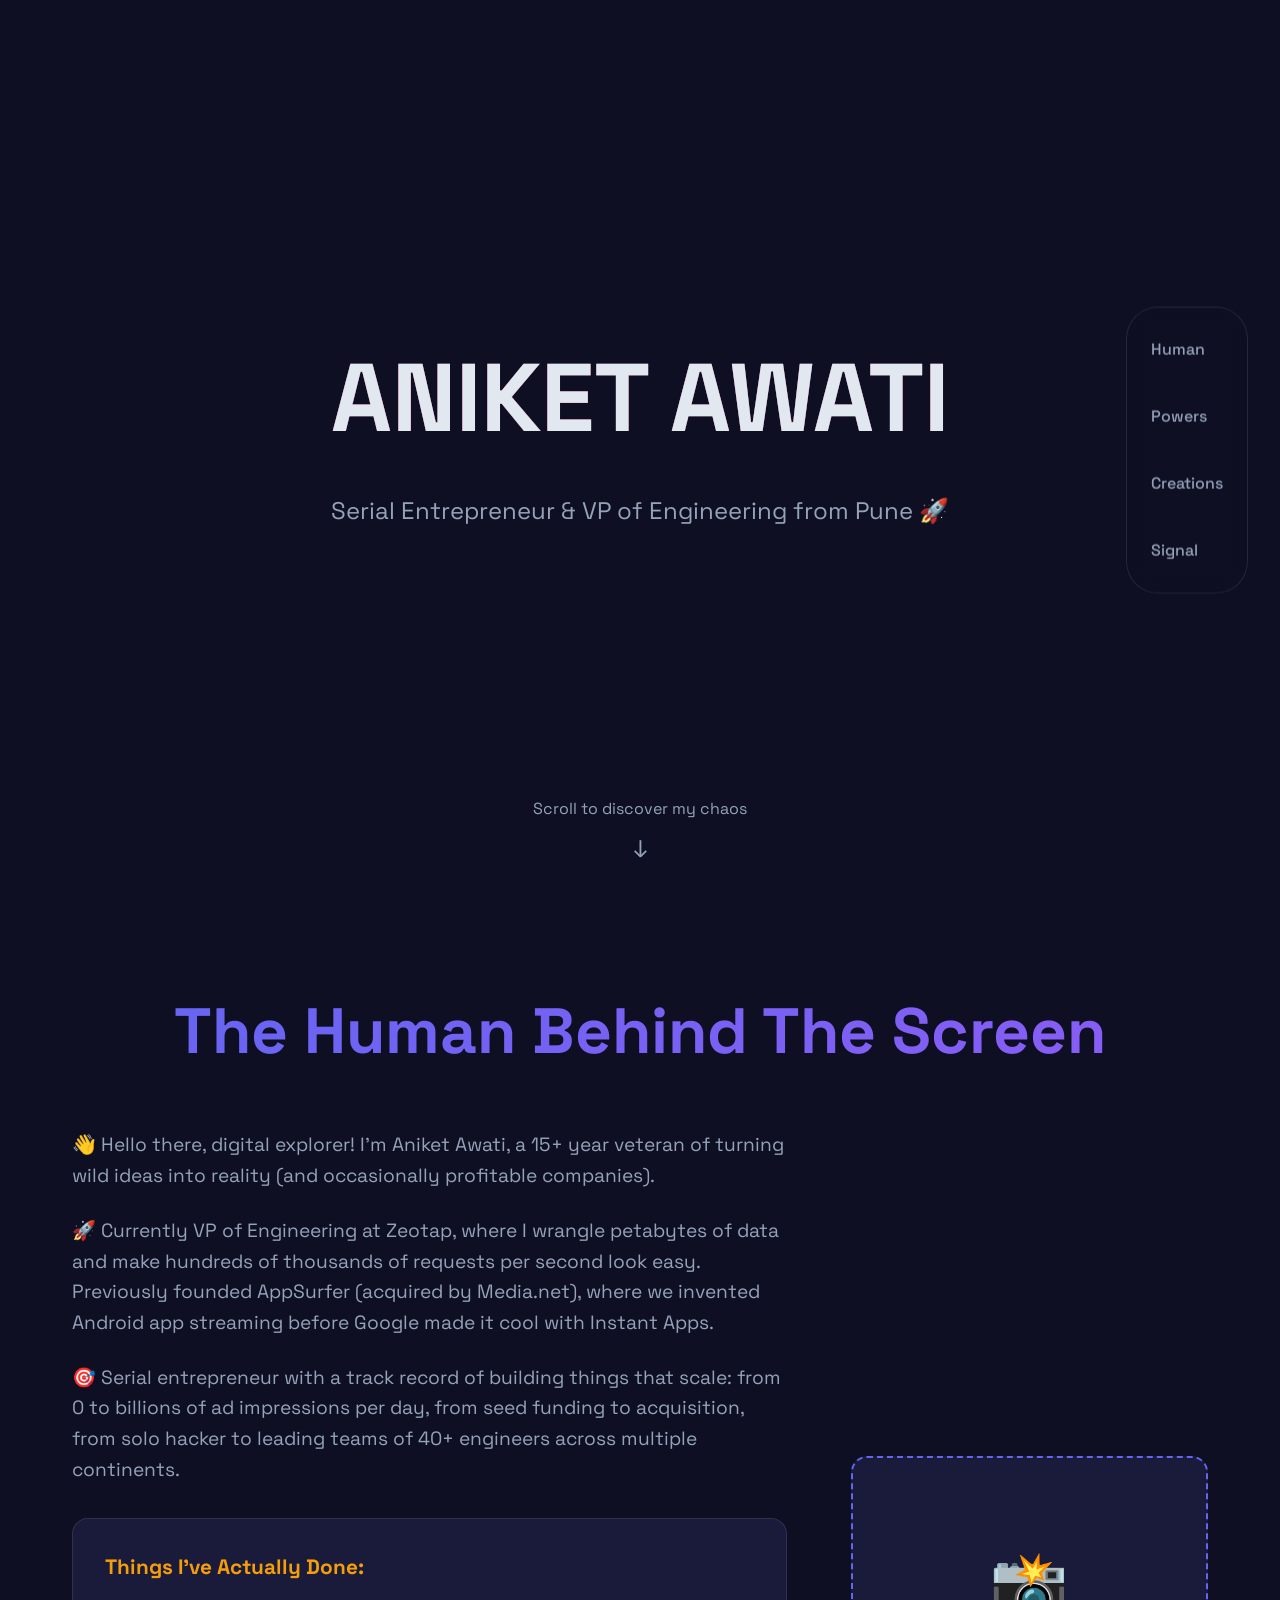
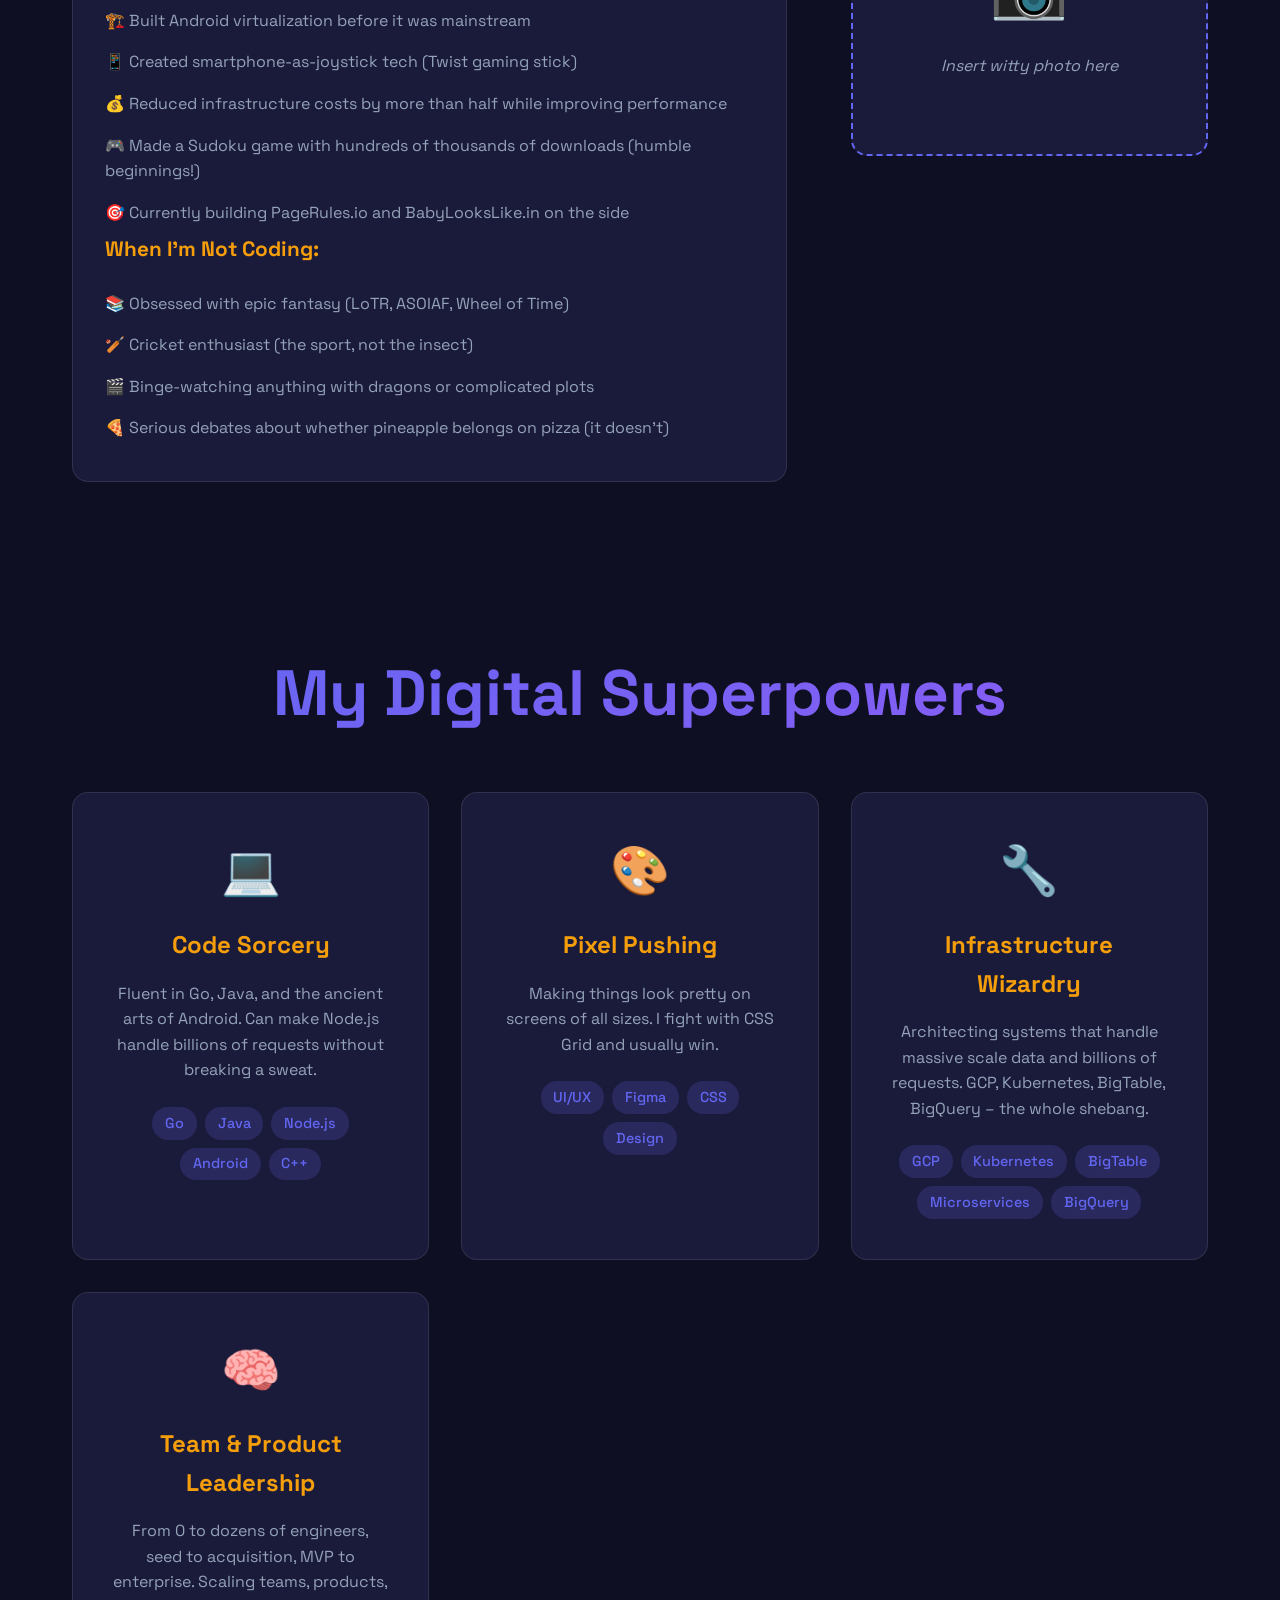
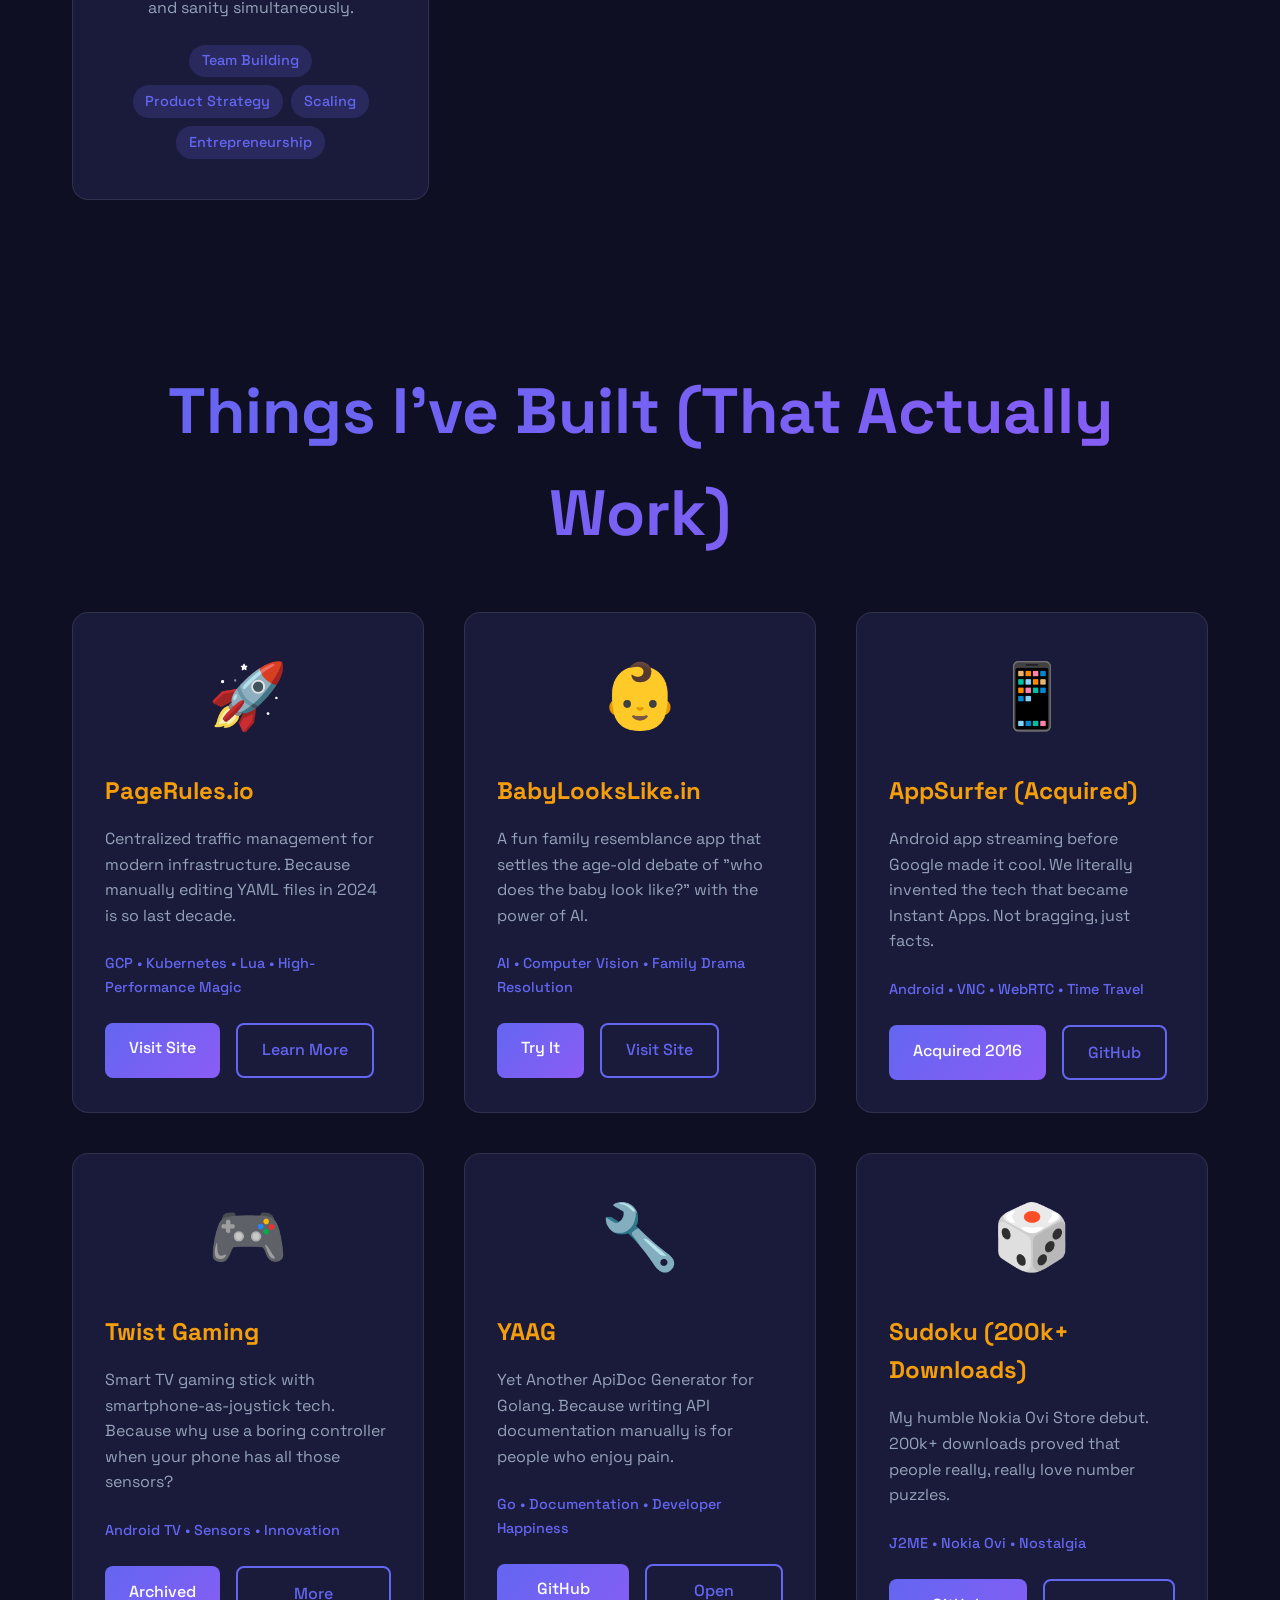
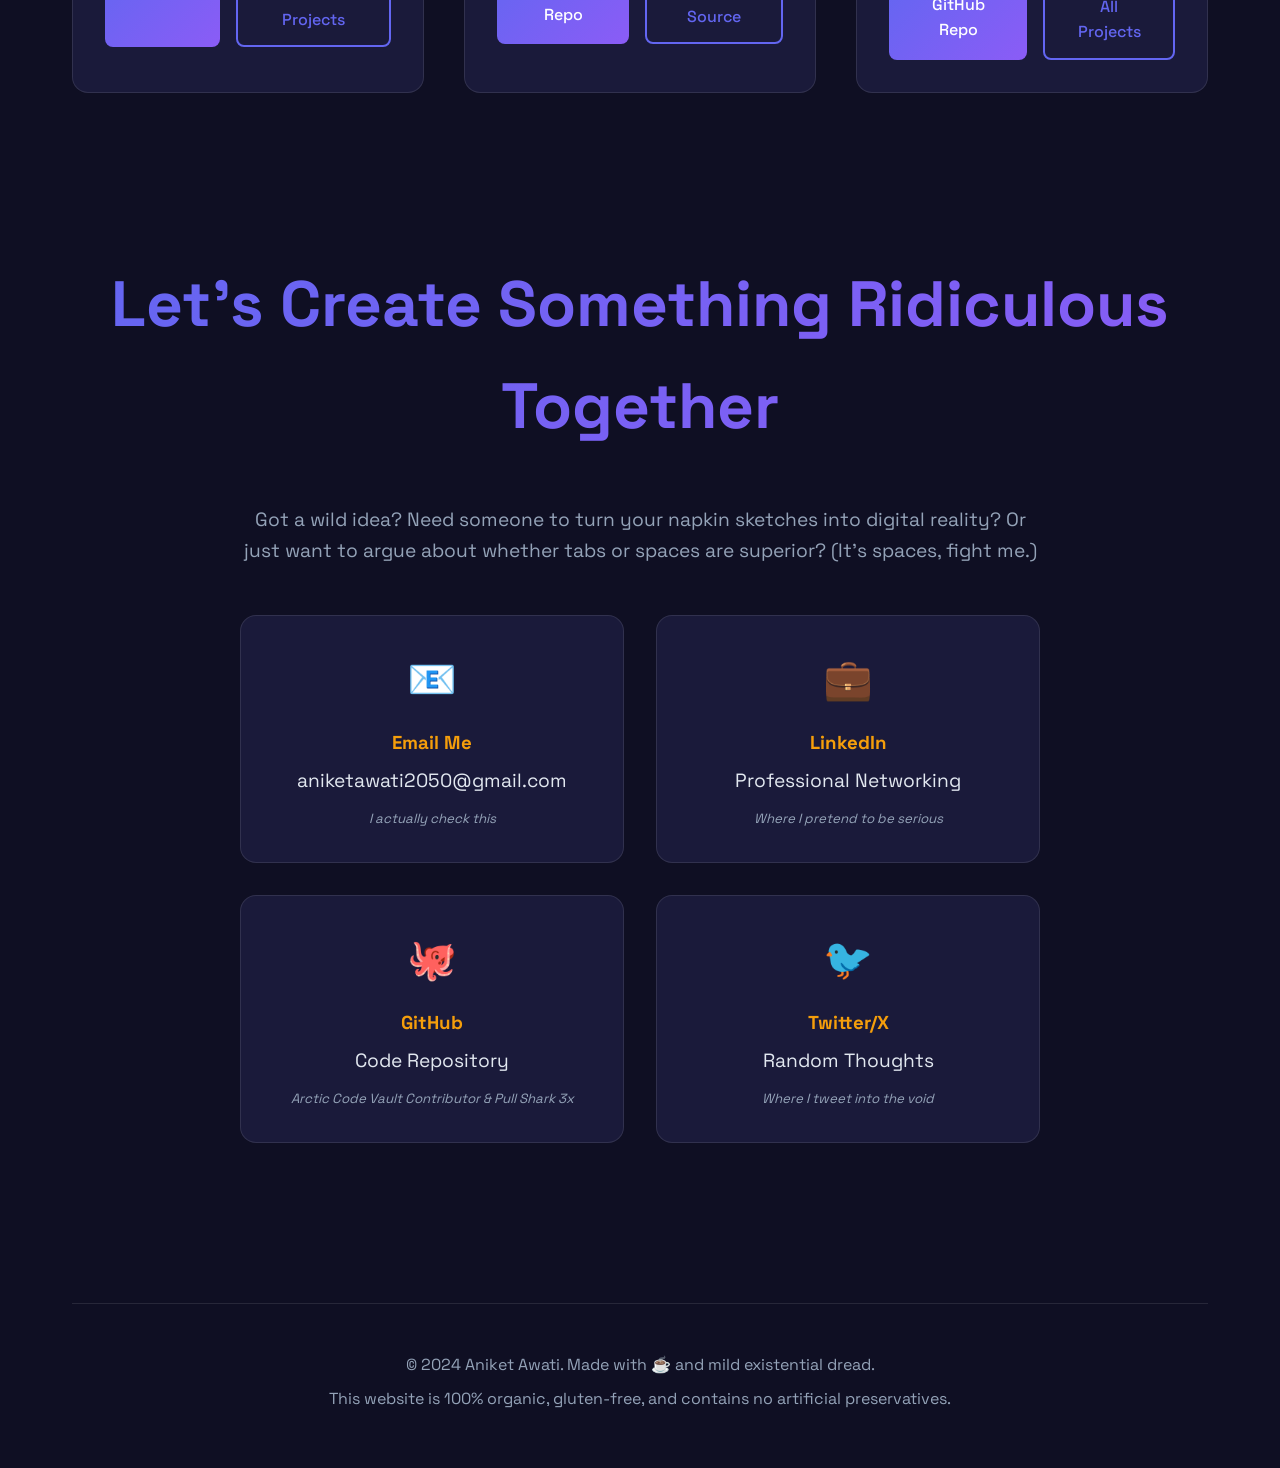
==== index.html @ eaf8a7c1 "Initial commit: Quirky personal website - Modern responsive design with dark theme - Glitch animatio" ====
<!DOCTYPE html>
<html lang="en">
<head>
    <meta charset="UTF-8">
    <meta name="viewport" content="width=device-width, initial-scale=1.0">
    <title>Aniket Awati - Digital Adventurer</title>
    <link rel="stylesheet" href="style.css">
    <link href="https://fonts.googleapis.com/css2?family=Space+Grotesk:wght@300;400;500;600;700&display=swap" rel="stylesheet">
</head>
<body>
    <div class="container">
        <header class="hero">
            <div class="glitch" data-text="ANIKET AWATI">ANIKET AWATI</div>
            <p class="subtitle">Serial Entrepreneur & VP of Engineering from Pune 🚀</p>
            <div class="scroll-indicator">
                <span>Scroll to discover my chaos</span>
                <div class="arrow">↓</div>
            </div>
        </header>

        <nav class="floating-nav">
            <ul>
                <li><a href="#about">Human</a></li>
                <li><a href="#skills">Powers</a></li>
                <li><a href="#projects">Creations</a></li>
                <li><a href="#contact">Signal</a></li>
            </ul>
        </nav>

        <section id="about" class="section">
            <h2>The Human Behind The Screen</h2>
            <div class="about-content">
                <div class="about-text">
                    <p>👋 Hello there, digital explorer! I'm Aniket Awati, a 15+ year veteran of turning wild ideas into reality (and occasionally profitable companies).</p>
                    
                    <p>🚀 Currently VP of Engineering at Zeotap, where I wrangle petabytes of data and make hundreds of thousands of requests per second look easy. Previously founded AppSurfer (acquired by Media.net), where we invented Android app streaming before Google made it cool with Instant Apps.</p>
                    
                    <p>🎯 Serial entrepreneur with a track record of building things that scale: from 0 to billions of ad impressions per day, from seed funding to acquisition, from solo hacker to leading teams of 40+ engineers across multiple continents.</p>
                    
                    <div class="fun-facts">
                        <h3>Things I've Actually Done:</h3>
                        <ul>
                            <li>🏗️ Built Android virtualization before it was mainstream</li>
                            <li>📱 Created smartphone-as-joystick tech (Twist gaming stick)</li>
                            <li>💰 Reduced infrastructure costs by more than half while improving performance</li>
                            <li>🎮 Made a Sudoku game with hundreds of thousands of downloads (humble beginnings!)</li>
                            <li>🎯 Currently building PageRules.io and BabyLooksLike.in on the side</li>
                        </ul>
                        
                        <h3>When I'm Not Coding:</h3>
                        <ul>
                            <li>📚 Obsessed with epic fantasy (LoTR, ASOIAF, Wheel of Time)</li>
                            <li>🏏 Cricket enthusiast (the sport, not the insect)</li>
                            <li>🎬 Binge-watching anything with dragons or complicated plots</li>
                            <li>🍕 Serious debates about whether pineapple belongs on pizza (it doesn't)</li>
                        </ul>
                    </div>
                </div>
                <div class="about-visual">
                    <div class="profile-placeholder">
                        <span>📸</span>
                        <p>Insert witty photo here</p>
                    </div>
                </div>
            </div>
        </section>

        <section id="skills" class="section">
            <h2>My Digital Superpowers</h2>
            <div class="skills-grid">
                <div class="skill-card">
                    <div class="skill-icon">💻</div>
                    <h3>Code Sorcery</h3>
                    <p>Fluent in Go, Java, and the ancient arts of Android. Can make Node.js handle billions of requests without breaking a sweat.</p>
                    <div class="skill-tags">
                        <span>Go</span>
                        <span>Java</span>
                        <span>Node.js</span>
                        <span>Android</span>
                        <span>C++</span>
                    </div>
                </div>
                
                <div class="skill-card">
                    <div class="skill-icon">🎨</div>
                    <h3>Pixel Pushing</h3>
                    <p>Making things look pretty on screens of all sizes. I fight with CSS Grid and usually win.</p>
                    <div class="skill-tags">
                        <span>UI/UX</span>
                        <span>Figma</span>
                        <span>CSS</span>
                        <span>Design</span>
                    </div>
                </div>
                
                <div class="skill-card">
                    <div class="skill-icon">🔧</div>
                    <h3>Infrastructure Wizardry</h3>
                    <p>Architecting systems that handle massive scale data and billions of requests. GCP, Kubernetes, BigTable, BigQuery – the whole shebang.</p>
                    <div class="skill-tags">
                        <span>GCP</span>
                        <span>Kubernetes</span>
                        <span>BigTable</span>
                        <span>Microservices</span>
                        <span>BigQuery</span>
                    </div>
                </div>
                
                <div class="skill-card">
                    <div class="skill-icon">🧠</div>
                    <h3>Team & Product Leadership</h3>
                    <p>From 0 to dozens of engineers, seed to acquisition, MVP to enterprise. Scaling teams, products, and sanity simultaneously.</p>
                    <div class="skill-tags">
                        <span>Team Building</span>
                        <span>Product Strategy</span>
                        <span>Scaling</span>
                        <span>Entrepreneurship</span>
                    </div>
                </div>
            </div>
        </section>

        <section id="projects" class="section">
            <h2>Things I've Built (That Actually Work)</h2>
            <div class="projects-grid">
                <div class="project-card">
                    <div class="project-image">🚀</div>
                    <h3>PageRules.io</h3>
                    <p>Centralized traffic management for modern infrastructure. Because manually editing YAML files in 2024 is so last decade.</p>
                    <div class="project-tech">GCP • Kubernetes • Lua • High-Performance Magic</div>
                    <div class="project-links">
                        <a href="https://pagerules.io/" class="btn">Visit Site</a>
                        <a href="https://pagerules.io/" class="btn btn-outline">Learn More</a>
                    </div>
                </div>
                
                <div class="project-card">
                    <div class="project-image">👶</div>
                    <h3>BabyLooksLike.in</h3>
                    <p>A fun family resemblance app that settles the age-old debate of "who does the baby look like?" with the power of AI.</p>
                    <div class="project-tech">AI • Computer Vision • Family Drama Resolution</div>
                    <div class="project-links">
                        <a href="https://babylookslike.in" class="btn">Try It</a>
                        <a href="https://babylookslike.in" class="btn btn-outline">Visit Site</a>
                    </div>
                </div>
                
                <div class="project-card">
                    <div class="project-image">📱</div>
                    <h3>AppSurfer (Acquired)</h3>
                    <p>Android app streaming before Google made it cool. We literally invented the tech that became Instant Apps. Not bragging, just facts.</p>
                    <div class="project-tech">Android • VNC • WebRTC • Time Travel</div>
                    <div class="project-links">
                        <a href="#" class="btn">Acquired 2016</a>
                        <a href="https://github.com/aniketawati" class="btn btn-outline">GitHub</a>
                    </div>
                </div>
                
                <div class="project-card">
                    <div class="project-image">🎮</div>
                    <h3>Twist Gaming</h3>
                    <p>Smart TV gaming stick with smartphone-as-joystick tech. Because why use a boring controller when your phone has all those sensors?</p>
                    <div class="project-tech">Android TV • Sensors • Innovation</div>
                    <div class="project-links">
                        <a href="#" class="btn">Archived</a>
                        <a href="https://github.com/aniketawati" class="btn btn-outline">More Projects</a>
                    </div>
                </div>
                
                <div class="project-card">
                    <div class="project-image">🔧</div>
                    <h3>YAAG</h3>
                    <p>Yet Another ApiDoc Generator for Golang. Because writing API documentation manually is for people who enjoy pain.</p>
                    <div class="project-tech">Go • Documentation • Developer Happiness</div>
                    <div class="project-links">
                        <a href="https://github.com/aniketawati/yaag" class="btn">GitHub Repo</a>
                        <a href="https://github.com/aniketawati/yaag" class="btn btn-outline">Open Source</a>
                    </div>
                </div>
                
                <div class="project-card">
                    <div class="project-image">🎲</div>
                    <h3>Sudoku (200k+ Downloads)</h3>
                    <p>My humble Nokia Ovi Store debut. 200k+ downloads proved that people really, really love number puzzles.</p>
                    <div class="project-tech">J2ME • Nokia Ovi • Nostalgia</div>
                    <div class="project-links">
                        <a href="https://github.com/aniketawati/sudoku-solver" class="btn">GitHub Repo</a>
                        <a href="https://github.com/aniketawati" class="btn btn-outline">All Projects</a>
                    </div>
                </div>
            </div>
        </section>

        <section id="contact" class="section">
            <h2>Let's Create Something Ridiculous Together</h2>
            <div class="contact-content">
                <p>Got a wild idea? Need someone to turn your napkin sketches into digital reality? Or just want to argue about whether tabs or spaces are superior? (It's spaces, fight me.)</p>
                
                <div class="contact-methods">
                    <a href="mailto:aniketawati2050@gmail.com" class="contact-card">
                        <div class="contact-icon">📧</div>
                        <h3>Email Me</h3>
                        <p>aniketawati2050@gmail.com</p>
                        <small>I actually check this</small>
                    </a>
                    
                    <a href="https://linkedin.com/in/aniketawati" class="contact-card">
                        <div class="contact-icon">💼</div>
                        <h3>LinkedIn</h3>
                        <p>Professional Networking</p>
                        <small>Where I pretend to be serious</small>
                    </a>
                    
                    <a href="https://github.com/aniketawati" class="contact-card">
                        <div class="contact-icon">🐙</div>
                        <h3>GitHub</h3>
                        <p>Code Repository</p>
                        <small>Arctic Code Vault Contributor & Pull Shark 3x</small>
                    </a>
                    
                    <a href="https://twitter.com/aniketawati" class="contact-card">
                        <div class="contact-icon">🐦</div>
                        <h3>Twitter/X</h3>
                        <p>Random Thoughts</p>
                        <small>Where I tweet into the void</small>
                    </a>
                </div>
            </div>
        </section>

        <footer class="footer">
            <p>© 2024 Aniket Awati. Made with ☕ and mild existential dread.</p>
            <p>This website is 100% organic, gluten-free, and contains no artificial preservatives.</p>
        </footer>
    </div>

    <script src="script.js"></script>
</body>
</html>
---- style.css ----
:root {
    --primary-color: #6366f1;
    --secondary-color: #8b5cf6;
    --accent-color: #f59e0b;
    --bg-dark: #0f0f23;
    --bg-light: #1a1a3a;
    --text-light: #e2e8f0;
    --text-muted: #94a3b8;
    --gradient: linear-gradient(135deg, var(--primary-color), var(--secondary-color));
    --shadow: 0 25px 50px -12px rgba(0, 0, 0, 0.25);
}

* {
    margin: 0;
    padding: 0;
    box-sizing: border-box;
}

body {
    font-family: 'Space Grotesk', sans-serif;
    background: var(--bg-dark);
    color: var(--text-light);
    line-height: 1.6;
    overflow-x: hidden;
}

.container {
    max-width: 1200px;
    margin: 0 auto;
    padding: 0 2rem;
}

/* Hero Section */
.hero {
    height: 100vh;
    display: flex;
    flex-direction: column;
    align-items: center;
    justify-content: center;
    text-align: center;
    position: relative;
}

.glitch {
    font-size: clamp(3rem, 8vw, 6rem);
    font-weight: 700;
    text-transform: uppercase;
    position: relative;
    color: var(--text-light);
    margin-bottom: 1rem;
    animation: glitch 2s infinite;
}

.glitch::before,
.glitch::after {
    content: attr(data-text);
    position: absolute;
    top: 0;
    left: 0;
    width: 100%;
    height: 100%;
}

.glitch::before {
    animation: glitch-1 0.5s infinite;
    color: #ff0040;
    z-index: -1;
}

.glitch::after {
    animation: glitch-2 0.5s infinite;
    color: #00ffff;
    z-index: -2;
}

@keyframes glitch {
    0%, 100% { transform: translate(0); }
    20% { transform: translate(-2px, 2px); }
    40% { transform: translate(-2px, -2px); }
    60% { transform: translate(2px, 2px); }
    80% { transform: translate(2px, -2px); }
}

@keyframes glitch-1 {
    0%, 100% { transform: translate(0); opacity: 1; }
    10% { transform: translate(-2px, -2px); opacity: 0.8; }
    20% { transform: translate(2px, 2px); opacity: 0.8; }
}

@keyframes glitch-2 {
    0%, 100% { transform: translate(0); opacity: 1; }
    10% { transform: translate(2px, 2px); opacity: 0.8; }
    20% { transform: translate(-2px, -2px); opacity: 0.8; }
}

.subtitle {
    font-size: 1.5rem;
    color: var(--text-muted);
    margin-bottom: 3rem;
    opacity: 0;
    animation: fadeInUp 1s ease-out 0.5s forwards;
}

.scroll-indicator {
    position: absolute;
    bottom: 2rem;
    display: flex;
    flex-direction: column;
    align-items: center;
    color: var(--text-muted);
    opacity: 0;
    animation: fadeInUp 1s ease-out 1s forwards;
}

.arrow {
    font-size: 1.5rem;
    animation: bounce 2s infinite;
    margin-top: 0.5rem;
}

@keyframes fadeInUp {
    to {
        opacity: 1;
        transform: translateY(0);
    }
    from {
        opacity: 0;
        transform: translateY(20px);
    }
}

@keyframes bounce {
    0%, 20%, 50%, 80%, 100% { transform: translateY(0); }
    40% { transform: translateY(-10px); }
    60% { transform: translateY(-5px); }
}

/* Navigation */
.floating-nav {
    position: fixed;
    top: 50%;
    right: 2rem;
    transform: translateY(-50%);
    z-index: 1000;
    backdrop-filter: blur(10px);
    background: rgba(15, 15, 35, 0.8);
    border-radius: 2rem;
    padding: 1rem 0;
    border: 1px solid rgba(255, 255, 255, 0.1);
}

.floating-nav ul {
    list-style: none;
    display: flex;
    flex-direction: column;
    gap: 1rem;
}

.floating-nav a {
    display: block;
    padding: 0.8rem 1.5rem;
    color: var(--text-muted);
    text-decoration: none;
    border-radius: 1.5rem;
    transition: all 0.3s ease;
    font-weight: 500;
}

.floating-nav a:hover {
    color: var(--primary-color);
    background: rgba(99, 102, 241, 0.1);
    transform: translateX(-5px);
}

/* Sections */
.section {
    min-height: 100vh;
    padding: 5rem 0;
    display: flex;
    flex-direction: column;
    justify-content: center;
}

.section h2 {
    font-size: clamp(2.5rem, 5vw, 4rem);
    font-weight: 700;
    margin-bottom: 3rem;
    text-align: center;
    background: var(--gradient);
    -webkit-background-clip: text;
    -webkit-text-fill-color: transparent;
    background-clip: text;
}

/* About Section */
.about-content {
    display: grid;
    grid-template-columns: 2fr 1fr;
    gap: 4rem;
    align-items: center;
}

.about-text p {
    font-size: 1.2rem;
    margin-bottom: 1.5rem;
    color: var(--text-muted);
}

.fun-facts {
    background: var(--bg-light);
    padding: 2rem;
    border-radius: 1rem;
    margin-top: 2rem;
    border: 1px solid rgba(255, 255, 255, 0.1);
}

.fun-facts h3 {
    color: var(--accent-color);
    margin-bottom: 1rem;
    font-size: 1.3rem;
}

.fun-facts ul {
    list-style: none;
}

.fun-facts li {
    padding: 0.5rem 0;
    color: var(--text-muted);
}

.profile-placeholder {
    background: var(--bg-light);
    border-radius: 1rem;
    padding: 3rem;
    text-align: center;
    border: 2px dashed var(--primary-color);
    min-height: 300px;
    display: flex;
    flex-direction: column;
    justify-content: center;
    align-items: center;
}

.profile-placeholder span {
    font-size: 4rem;
    margin-bottom: 1rem;
}

.profile-placeholder p {
    color: var(--text-muted);
    font-style: italic;
}

/* Skills Section */
.skills-grid {
    display: grid;
    grid-template-columns: repeat(auto-fit, minmax(300px, 1fr));
    gap: 2rem;
}

.skill-card {
    background: var(--bg-light);
    padding: 2.5rem;
    border-radius: 1rem;
    border: 1px solid rgba(255, 255, 255, 0.1);
    transition: all 0.3s ease;
    text-align: center;
}

.skill-card:hover {
    transform: translateY(-10px);
    border-color: var(--primary-color);
    box-shadow: var(--shadow);
}

.skill-icon {
    font-size: 3rem;
    margin-bottom: 1rem;
}

.skill-card h3 {
    color: var(--accent-color);
    margin-bottom: 1rem;
    font-size: 1.5rem;
}

.skill-card p {
    color: var(--text-muted);
    margin-bottom: 1.5rem;
}

.skill-tags {
    display: flex;
    flex-wrap: wrap;
    gap: 0.5rem;
    justify-content: center;
}

.skill-tags span {
    background: rgba(99, 102, 241, 0.2);
    color: var(--primary-color);
    padding: 0.3rem 0.8rem;
    border-radius: 1rem;
    font-size: 0.9rem;
    font-weight: 500;
}

/* Projects Section */
.projects-grid {
    display: grid;
    grid-template-columns: repeat(auto-fit, minmax(350px, 1fr));
    gap: 2.5rem;
}

.project-card {
    background: var(--bg-light);
    padding: 2rem;
    border-radius: 1rem;
    border: 1px solid rgba(255, 255, 255, 0.1);
    transition: all 0.3s ease;
}

.project-card:hover {
    transform: translateY(-10px);
    border-color: var(--secondary-color);
    box-shadow: var(--shadow);
}

.project-image {
    font-size: 4rem;
    text-align: center;
    margin-bottom: 1.5rem;
}

.project-card h3 {
    color: var(--accent-color);
    margin-bottom: 1rem;
    font-size: 1.5rem;
}

.project-card p {
    color: var(--text-muted);
    margin-bottom: 1.5rem;
}

.project-tech {
    color: var(--primary-color);
    font-weight: 500;
    margin-bottom: 1.5rem;
    font-size: 0.9rem;
}

.project-links {
    display: flex;
    gap: 1rem;
}

.btn {
    padding: 0.8rem 1.5rem;
    border-radius: 0.5rem;
    text-decoration: none;
    font-weight: 500;
    transition: all 0.3s ease;
    display: inline-block;
    text-align: center;
}

.btn {
    background: var(--gradient);
    color: white;
}

.btn:hover {
    transform: translateY(-2px);
    box-shadow: 0 10px 25px rgba(99, 102, 241, 0.3);
}

.btn-outline {
    background: transparent;
    border: 2px solid var(--primary-color);
    color: var(--primary-color);
}

.btn-outline:hover {
    background: var(--primary-color);
    color: white;
}

/* Contact Section */
.contact-content {
    text-align: center;
    max-width: 800px;
    margin: 0 auto;
}

.contact-content p {
    font-size: 1.2rem;
    color: var(--text-muted);
    margin-bottom: 3rem;
}

.contact-methods {
    display: grid;
    grid-template-columns: repeat(auto-fit, minmax(250px, 1fr));
    gap: 2rem;
    margin-top: 3rem;
}

.contact-card {
    background: var(--bg-light);
    padding: 2rem;
    border-radius: 1rem;
    border: 1px solid rgba(255, 255, 255, 0.1);
    text-decoration: none;
    color: inherit;
    transition: all 0.3s ease;
    display: block;
    text-align: center;
}

.contact-card:hover {
    transform: translateY(-10px);
    border-color: var(--accent-color);
    box-shadow: var(--shadow);
}

.contact-icon {
    font-size: 2.5rem;
    margin-bottom: 1rem;
}

.contact-card h3 {
    color: var(--accent-color);
    margin-bottom: 0.5rem;
}

.contact-card p {
    color: var(--text-light);
    margin-bottom: 0.5rem;
}

.contact-card small {
    color: var(--text-muted);
    font-style: italic;
}

/* Footer */
.footer {
    text-align: center;
    padding: 3rem 0;
    color: var(--text-muted);
    border-top: 1px solid rgba(255, 255, 255, 0.1);
    margin-top: 5rem;
}

.footer p {
    margin-bottom: 0.5rem;
}

/* Responsive Design */
@media (max-width: 768px) {
    .container {
        padding: 0 1rem;
    }
    
    .floating-nav {
        display: none;
    }
    
    .about-content {
        grid-template-columns: 1fr;
        gap: 2rem;
    }
    
    .skills-grid {
        grid-template-columns: 1fr;
    }
    
    .projects-grid {
        grid-template-columns: 1fr;
    }
    
    .contact-methods {
        grid-template-columns: 1fr;
    }
    
    .project-links {
        flex-direction: column;
    }
    
    .section {
        padding: 3rem 0;
    }
}

@media (max-width: 480px) {
    .hero {
        padding: 0 1rem;
    }
    
    .subtitle {
        font-size: 1.2rem;
    }
    
    .skill-card,
    .project-card,
    .contact-card {
        padding: 1.5rem;
    }
}

/* Smooth Scrolling */
html {
    scroll-behavior: smooth;
}

/* Custom Scrollbar */
::-webkit-scrollbar {
    width: 8px;
}

::-webkit-scrollbar-track {
    background: var(--bg-dark);
}

::-webkit-scrollbar-thumb {
    background: var(--primary-color);
    border-radius: 4px;
}

::-webkit-scrollbar-thumb:hover {
    background: var(--secondary-color);
}
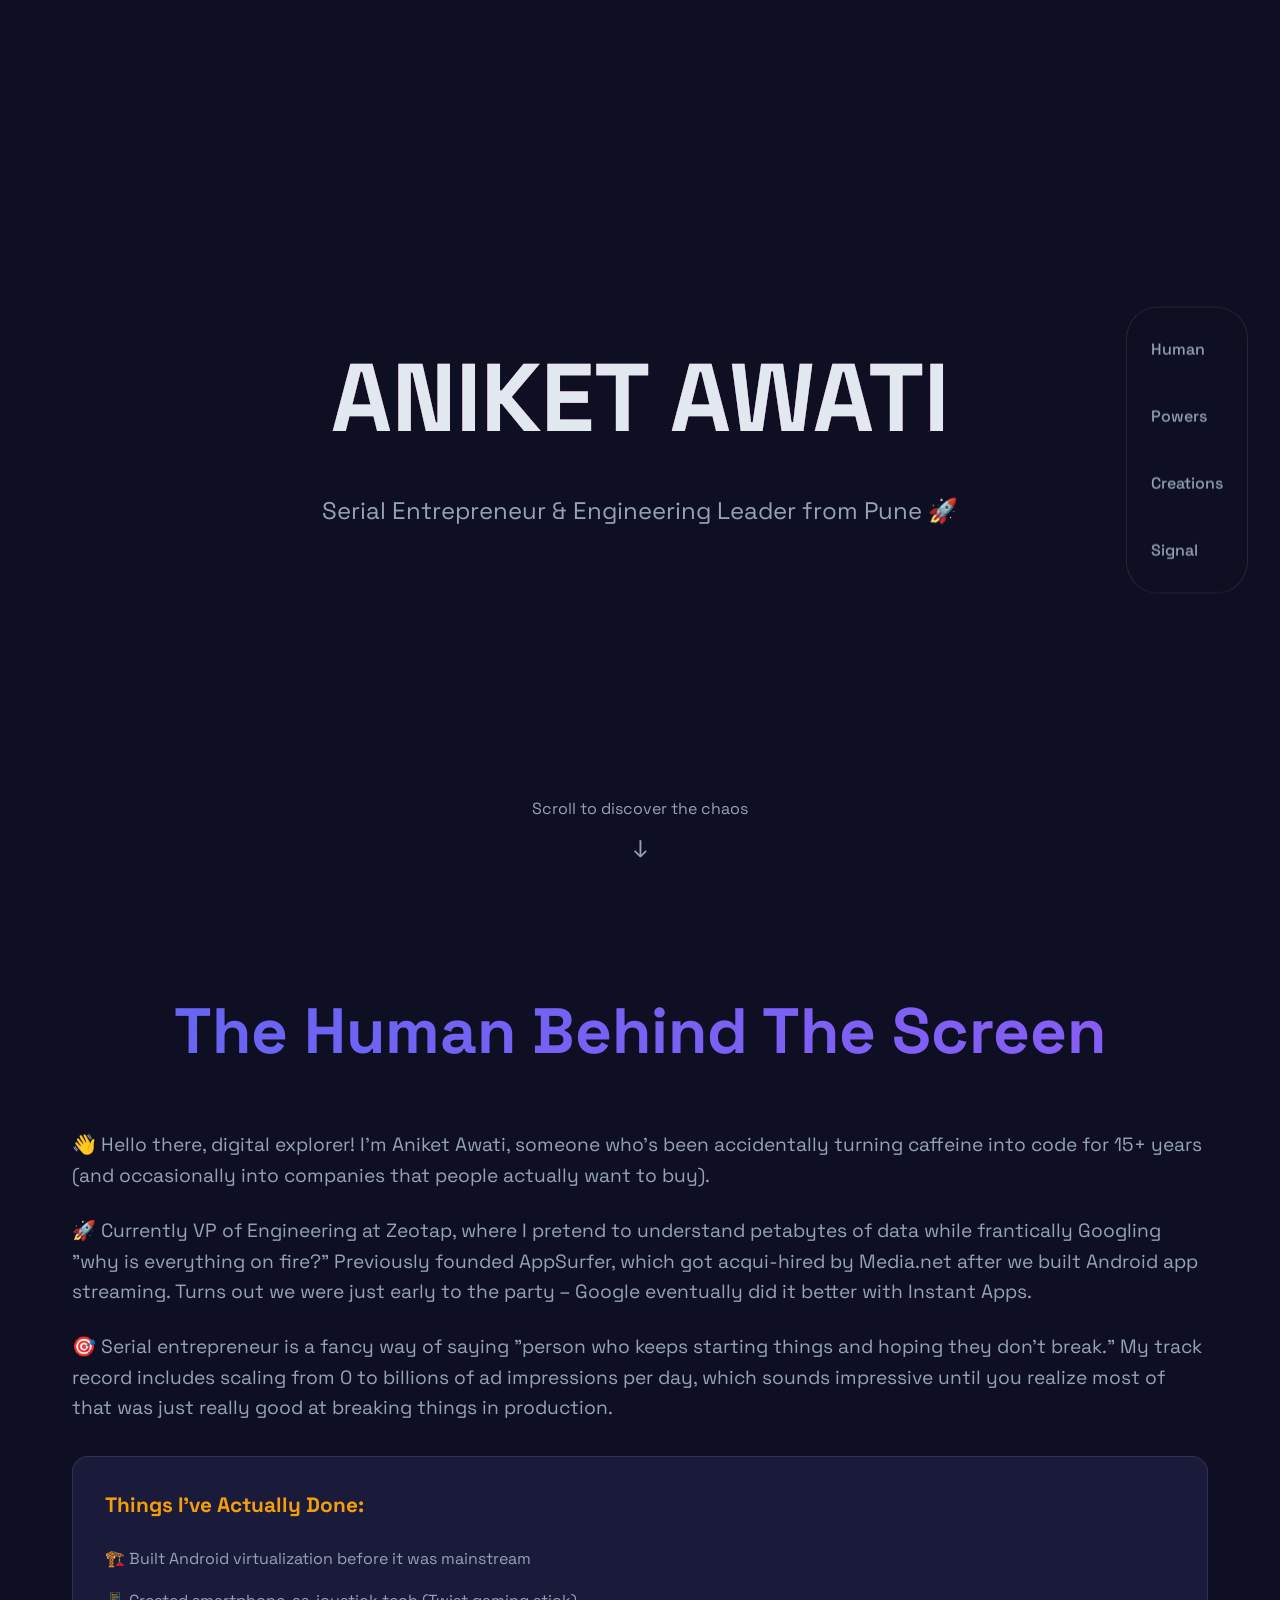
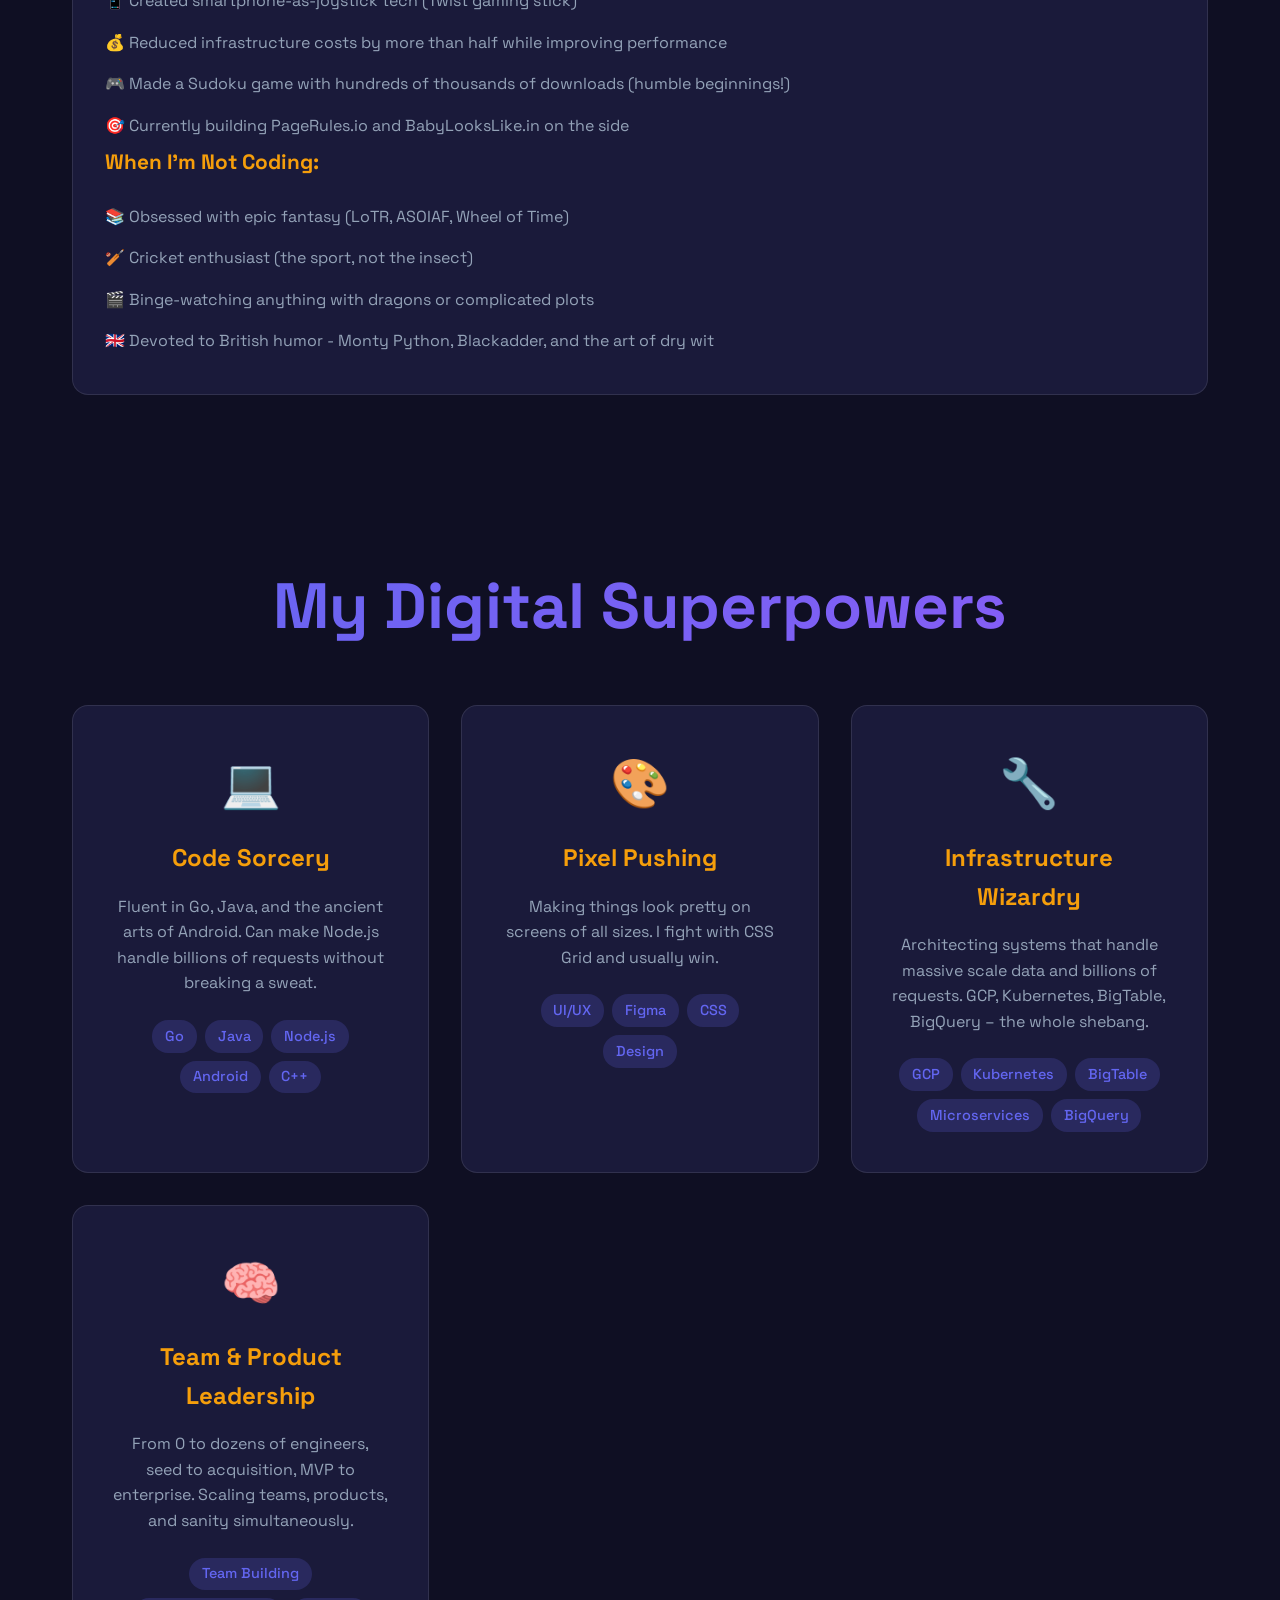
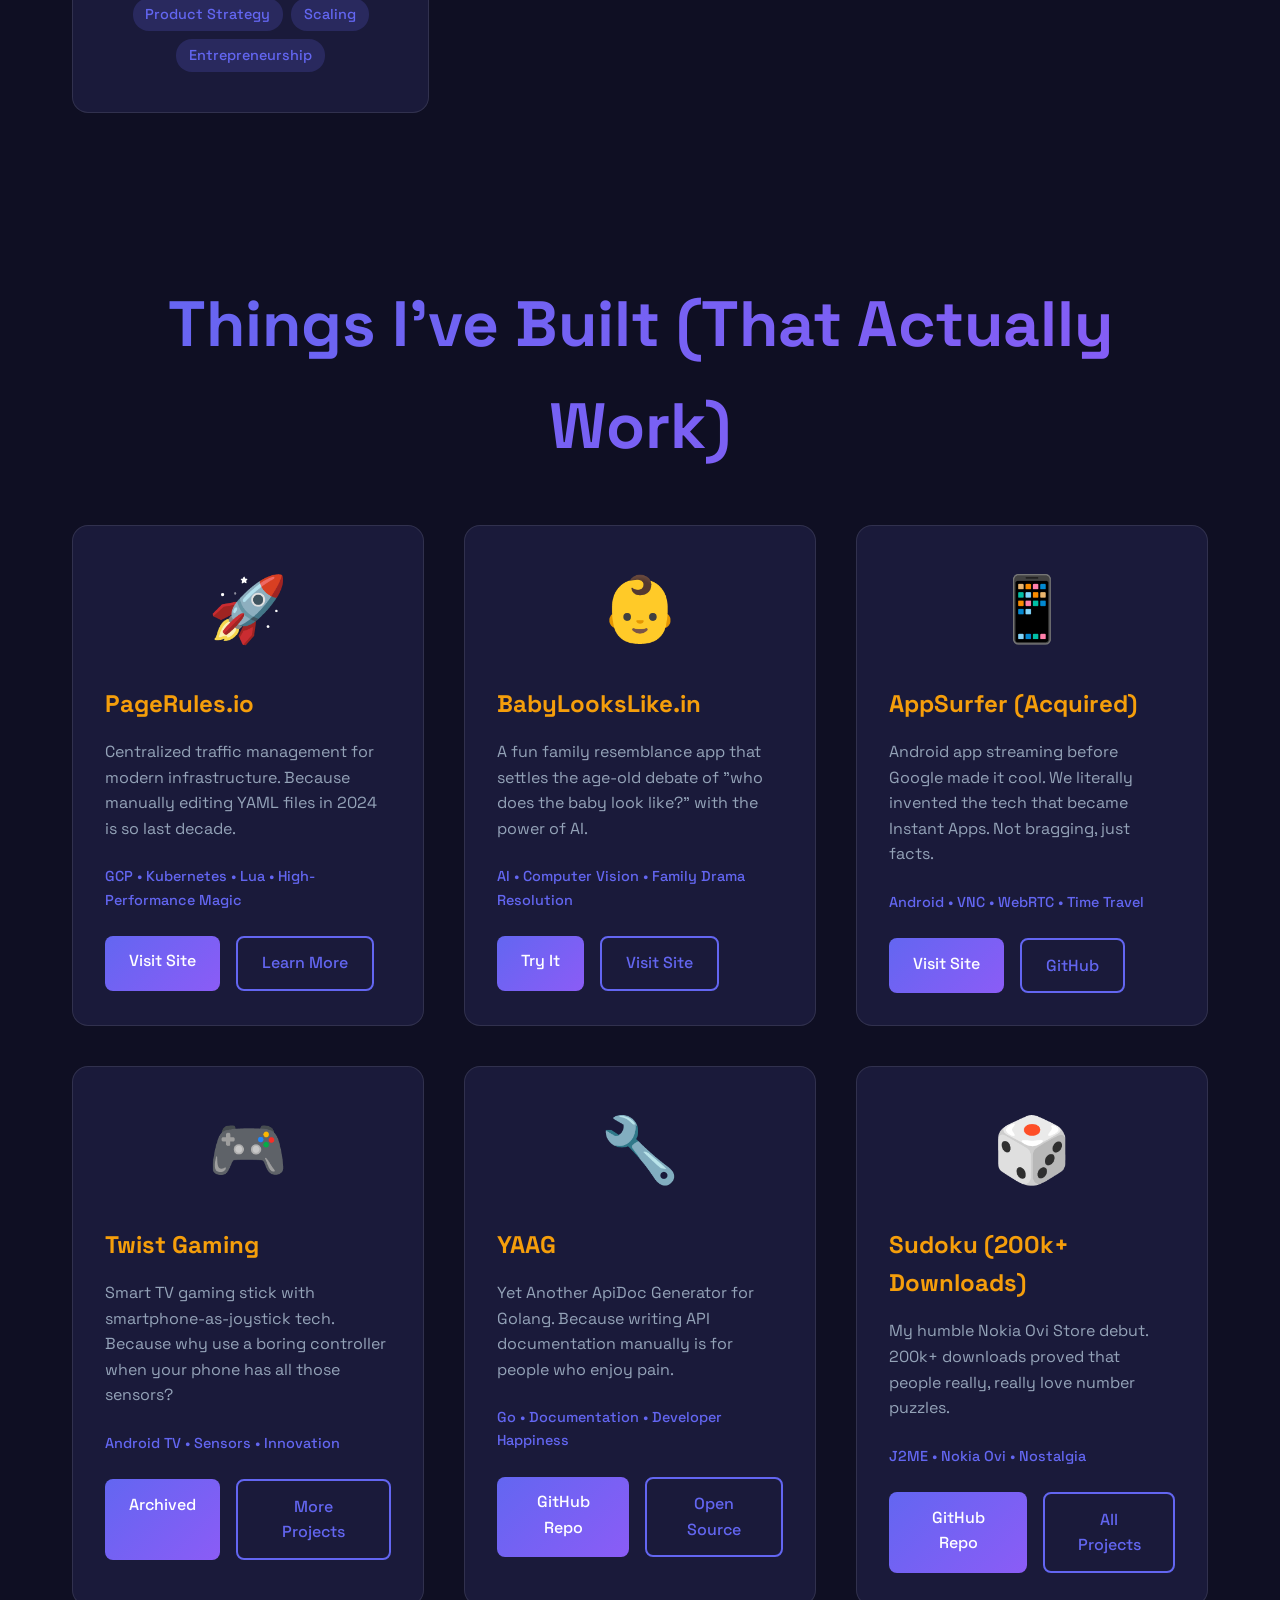
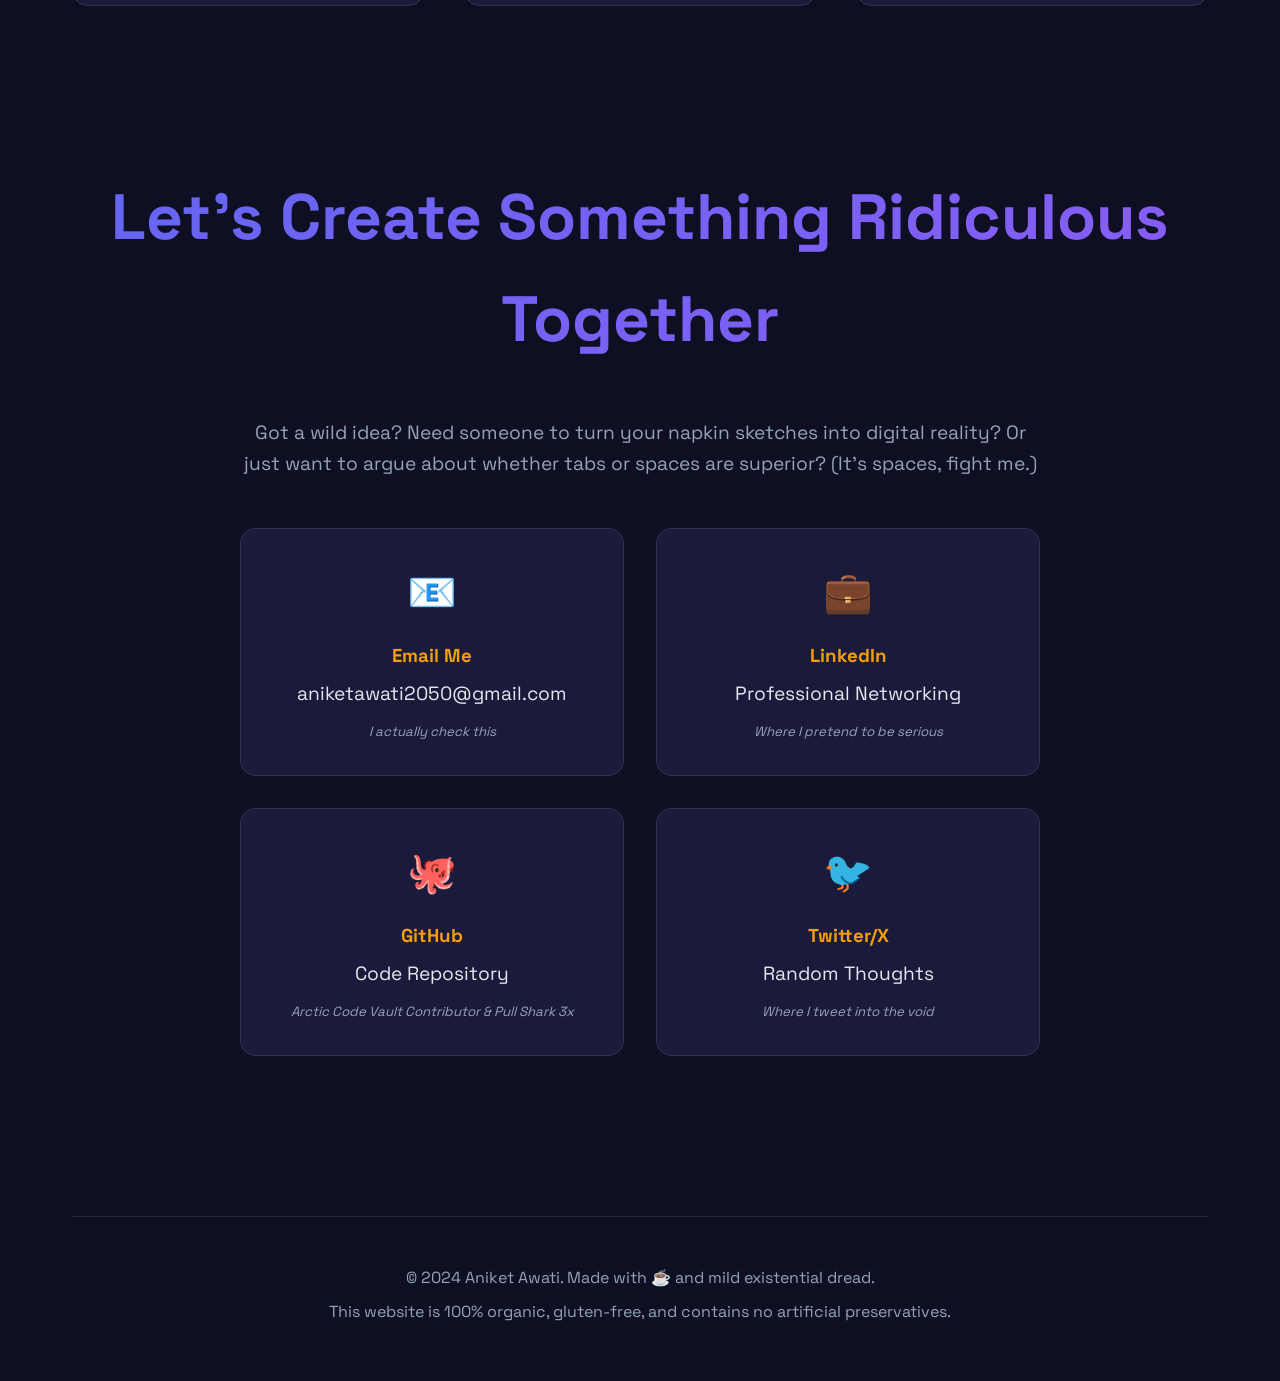
==== commit 5b455c82: "Update website content and styling - Changed subtitle to "Engineering Leader" - Removed photo placeh" ====
--- a/index.html
+++ b/index.html
@@ -11,9 +11,9 @@
     <div class="container">
         <header class="hero">
             <div class="glitch" data-text="ANIKET AWATI">ANIKET AWATI</div>
-            <p class="subtitle">Serial Entrepreneur & VP of Engineering from Pune 🚀</p>
+            <p class="subtitle">Serial Entrepreneur & Engineering Leader from Pune 🚀</p>
             <div class="scroll-indicator">
-                <span>Scroll to discover my chaos</span>
+                <span>Scroll to discover the chaos</span>
                 <div class="arrow">↓</div>
             </div>
         </header>
@@ -31,11 +31,11 @@
             <h2>The Human Behind The Screen</h2>
             <div class="about-content">
                 <div class="about-text">
-                    <p>👋 Hello there, digital explorer! I'm Aniket Awati, a 15+ year veteran of turning wild ideas into reality (and occasionally profitable companies).</p>
-                    
-                    <p>🚀 Currently VP of Engineering at Zeotap, where I wrangle petabytes of data and make hundreds of thousands of requests per second look easy. Previously founded AppSurfer (acquired by Media.net), where we invented Android app streaming before Google made it cool with Instant Apps.</p>
-                    
-                    <p>🎯 Serial entrepreneur with a track record of building things that scale: from 0 to billions of ad impressions per day, from seed funding to acquisition, from solo hacker to leading teams of 40+ engineers across multiple continents.</p>
+                    <p>👋 Hello there, digital explorer! I'm Aniket Awati, someone who's been accidentally turning caffeine into code for 15+ years (and occasionally into companies that people actually want to buy).</p>
+                    
+                    <p>🚀 Currently VP of Engineering at Zeotap, where I pretend to understand petabytes of data while frantically Googling "why is everything on fire?" Previously founded AppSurfer, which got acqui-hired by Media.net after we built Android app streaming. Turns out we were just early to the party – Google eventually did it better with Instant Apps.</p>
+                    
+                    <p>🎯 Serial entrepreneur is a fancy way of saying "person who keeps starting things and hoping they don't break." My track record includes scaling from 0 to billions of ad impressions per day, which sounds impressive until you realize most of that was just really good at breaking things in production.</p>
                     
                     <div class="fun-facts">
                         <h3>Things I've Actually Done:</h3>
@@ -52,14 +52,8 @@
                             <li>📚 Obsessed with epic fantasy (LoTR, ASOIAF, Wheel of Time)</li>
                             <li>🏏 Cricket enthusiast (the sport, not the insect)</li>
                             <li>🎬 Binge-watching anything with dragons or complicated plots</li>
-                            <li>🍕 Serious debates about whether pineapple belongs on pizza (it doesn't)</li>
+                            <li>🇬🇧 Devoted to British humor - Monty Python, Blackadder, and the art of dry wit</li>
                         </ul>
-                    </div>
-                </div>
-                <div class="about-visual">
-                    <div class="profile-placeholder">
-                        <span>📸</span>
-                        <p>Insert witty photo here</p>
                     </div>
                 </div>
             </div>
@@ -151,7 +145,7 @@
                     <p>Android app streaming before Google made it cool. We literally invented the tech that became Instant Apps. Not bragging, just facts.</p>
                     <div class="project-tech">Android • VNC • WebRTC • Time Travel</div>
                     <div class="project-links">
-                        <a href="#" class="btn">Acquired 2016</a>
+                        <a href="https://appsurfer.com" class="btn">Visit Site</a>
                         <a href="https://github.com/aniketawati" class="btn btn-outline">GitHub</a>
                     </div>
                 </div>
--- a/style.css
+++ b/style.css
@@ -194,10 +194,7 @@
 
 /* About Section */
 .about-content {
-    display: grid;
-    grid-template-columns: 2fr 1fr;
-    gap: 4rem;
-    align-items: center;
+    display: block;
 }
 
 .about-text p {
@@ -468,11 +465,6 @@
         display: none;
     }
     
-    .about-content {
-        grid-template-columns: 1fr;
-        gap: 2rem;
-    }
-    
     .skills-grid {
         grid-template-columns: 1fr;
     }
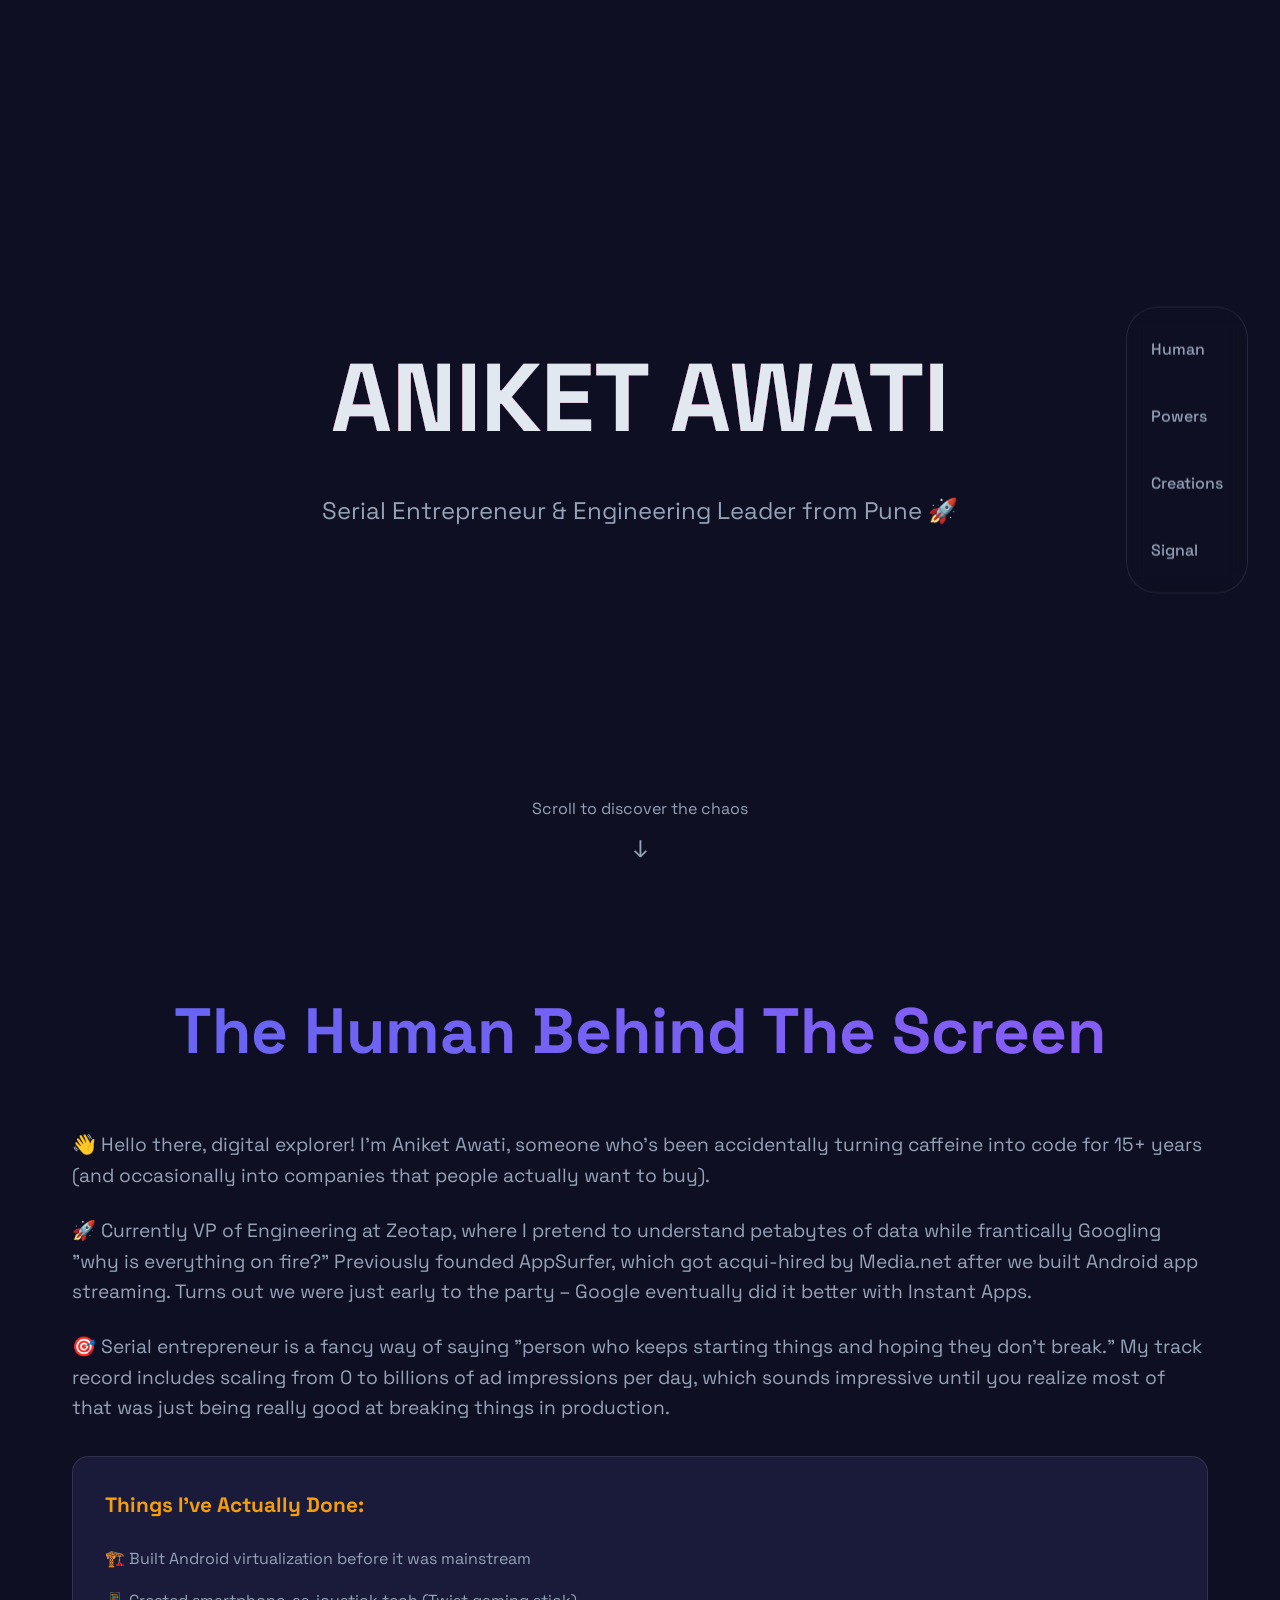
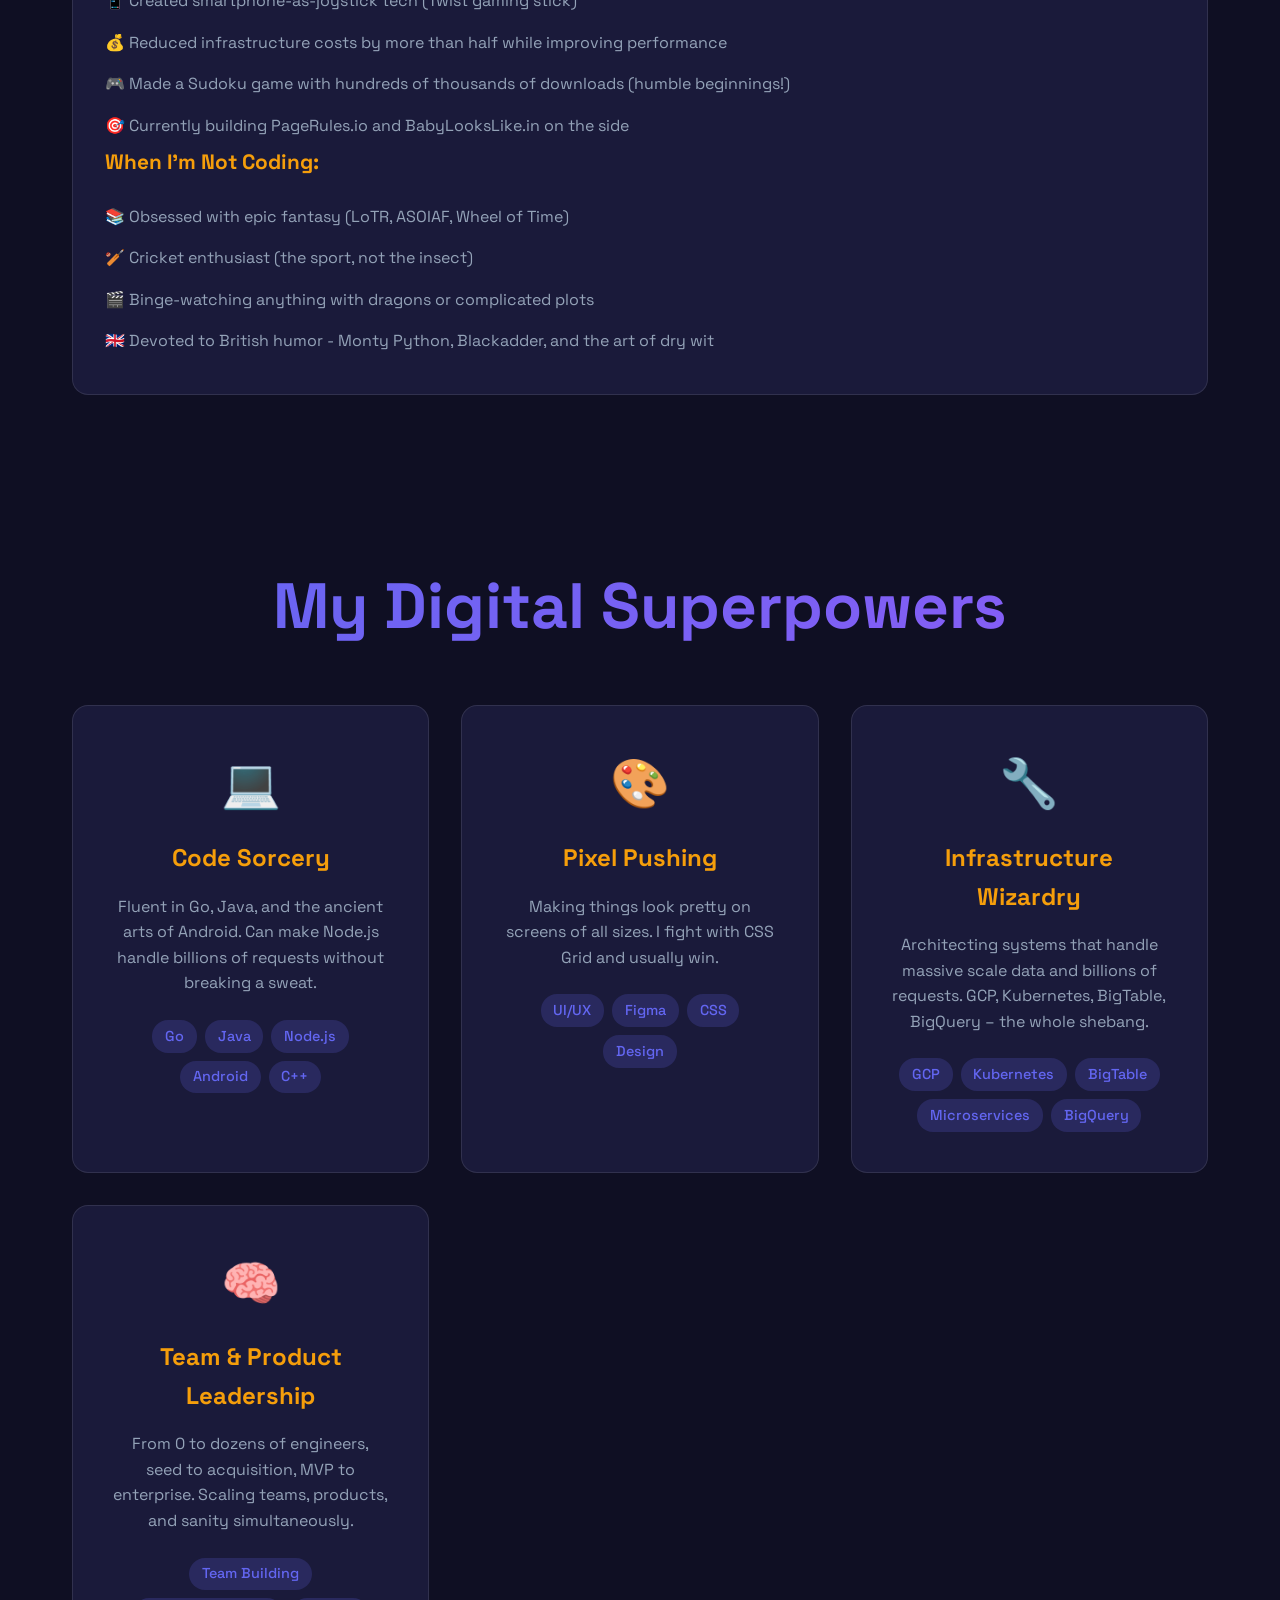
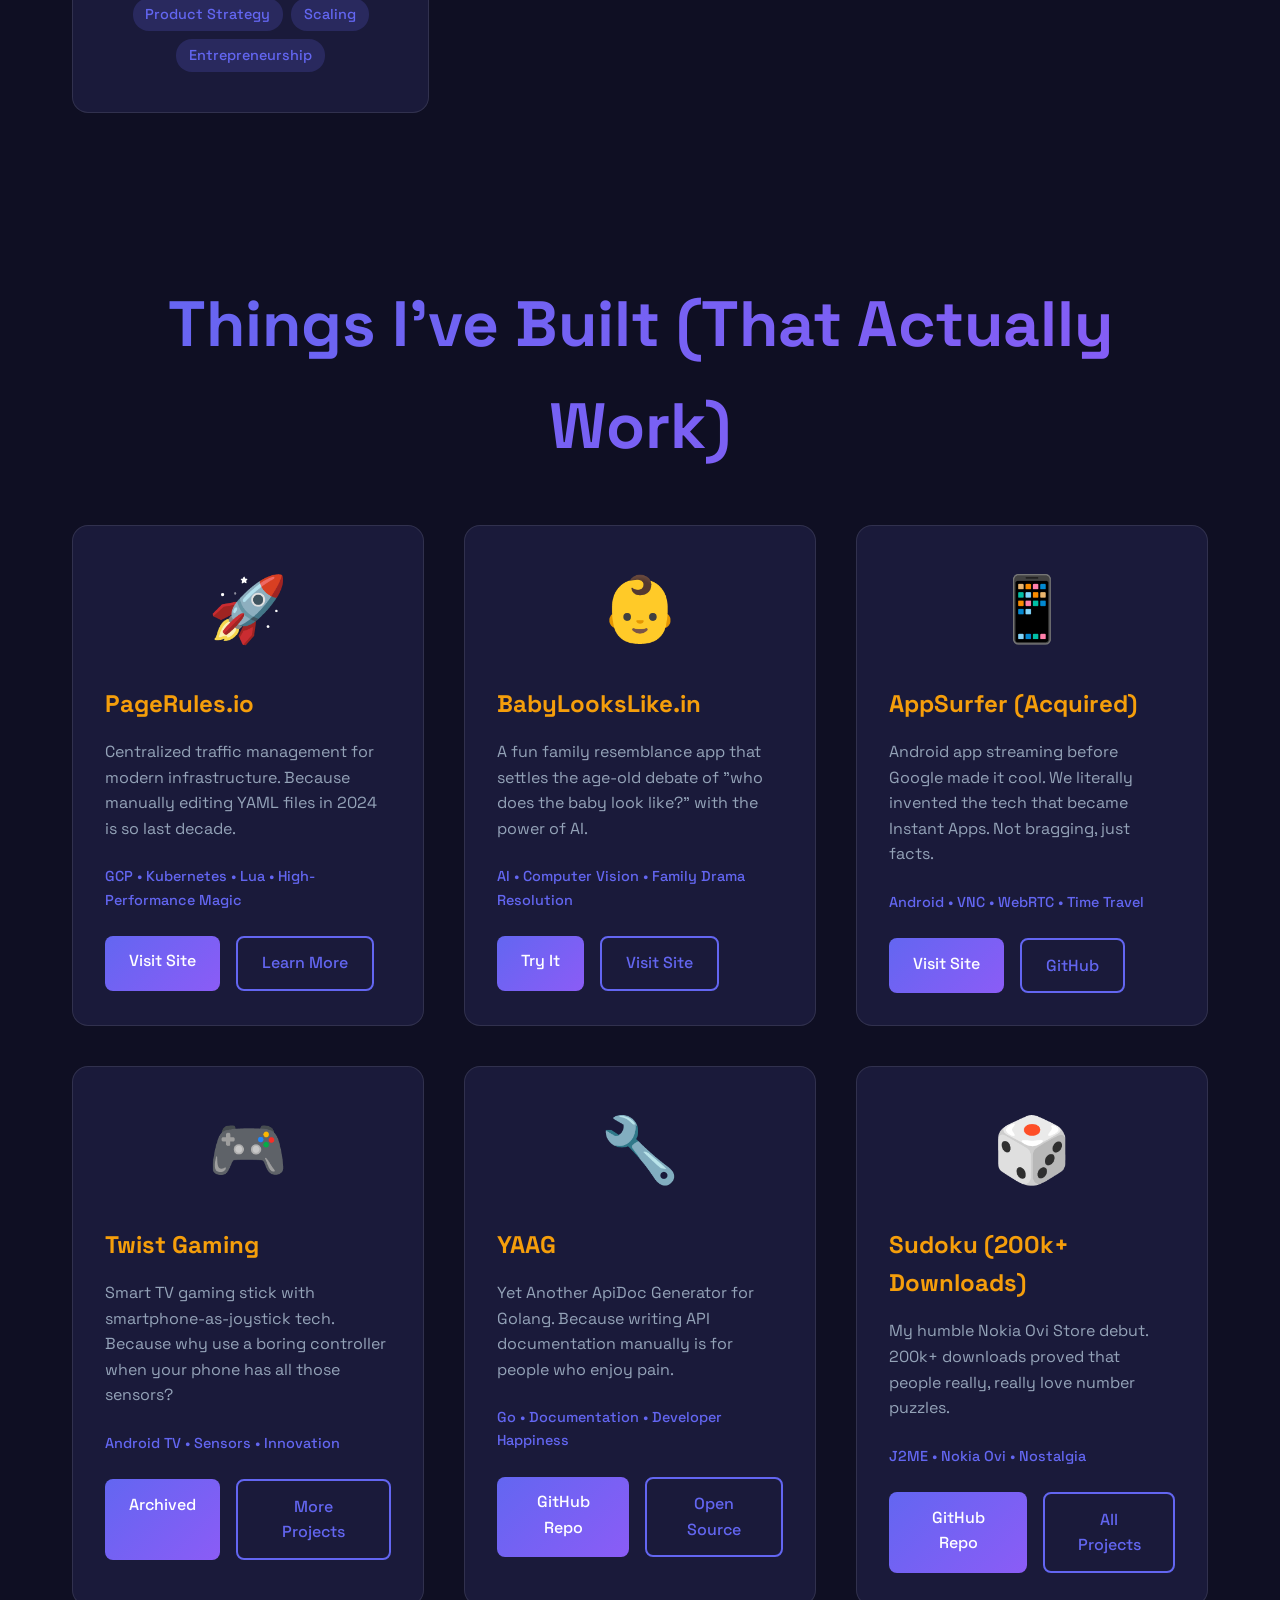
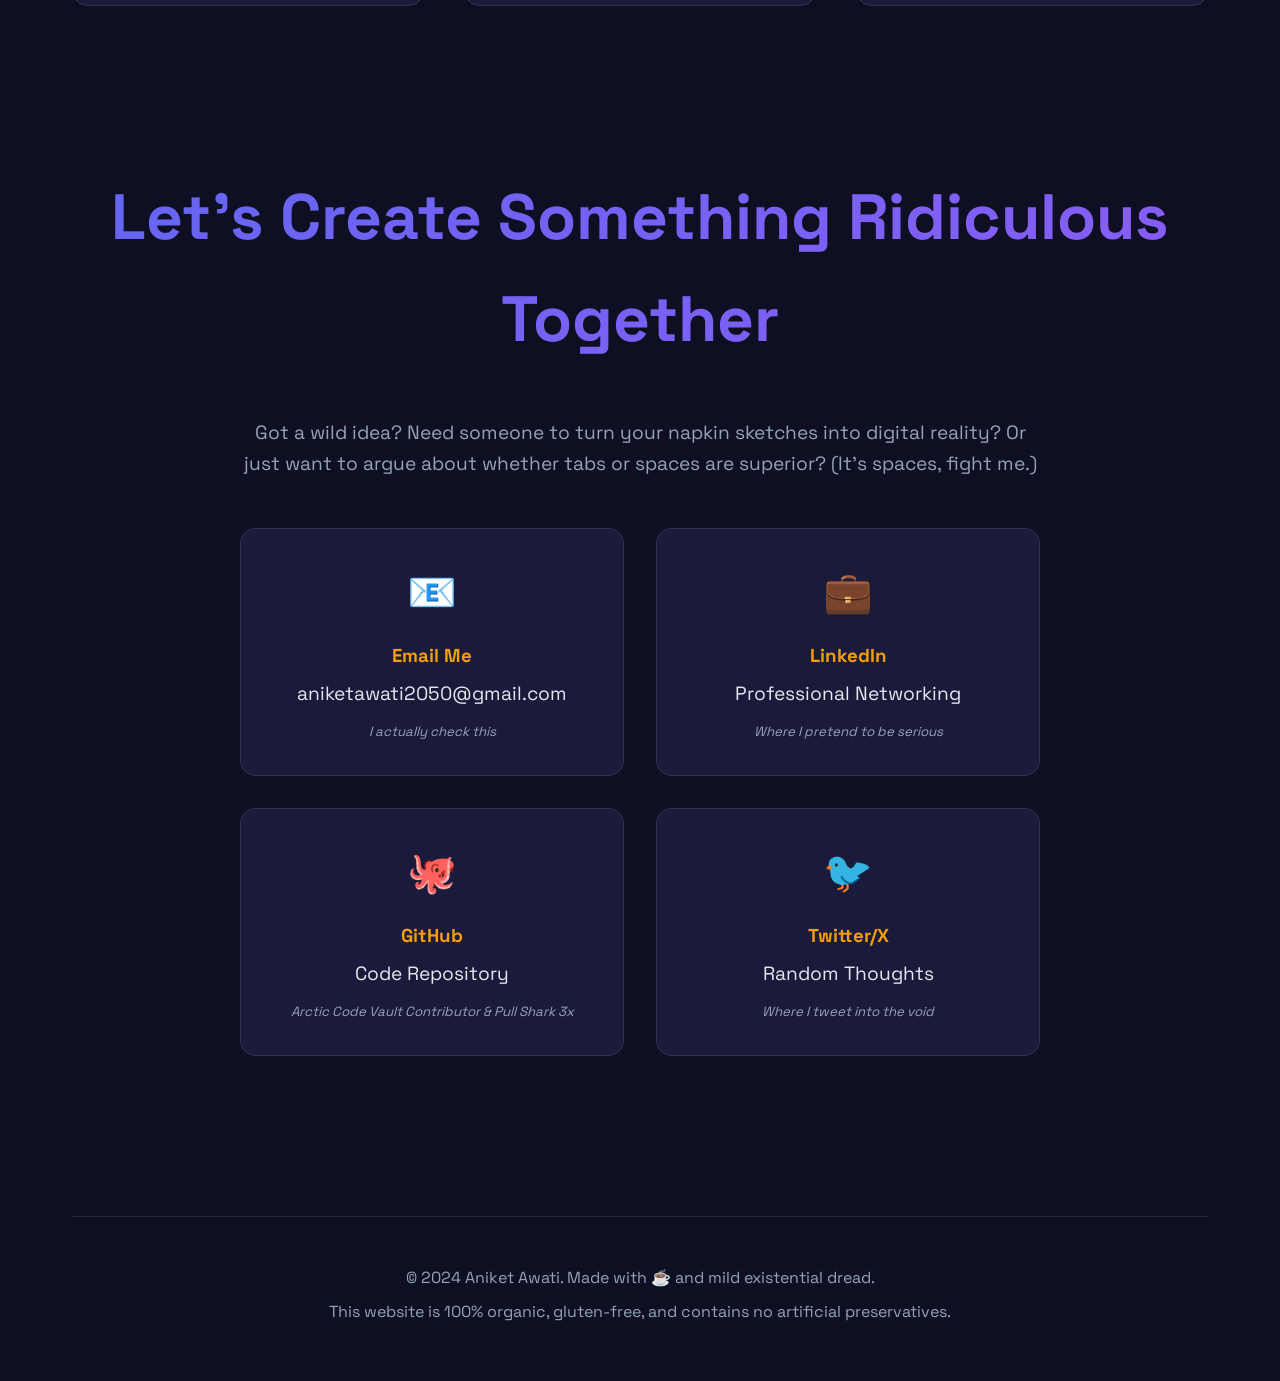
==== commit e5511269: "grammar" ====
--- a/index.html
+++ b/index.html
@@ -35,7 +35,7 @@
                     
                     <p>🚀 Currently VP of Engineering at Zeotap, where I pretend to understand petabytes of data while frantically Googling "why is everything on fire?" Previously founded AppSurfer, which got acqui-hired by Media.net after we built Android app streaming. Turns out we were just early to the party – Google eventually did it better with Instant Apps.</p>
                     
-                    <p>🎯 Serial entrepreneur is a fancy way of saying "person who keeps starting things and hoping they don't break." My track record includes scaling from 0 to billions of ad impressions per day, which sounds impressive until you realize most of that was just really good at breaking things in production.</p>
+                    <p>🎯 Serial entrepreneur is a fancy way of saying "person who keeps starting things and hoping they don't break." My track record includes scaling from 0 to billions of ad impressions per day, which sounds impressive until you realize most of that was just being really good at breaking things in production.</p>
                     
                     <div class="fun-facts">
                         <h3>Things I've Actually Done:</h3>
@@ -230,4 +230,4 @@
 
     <script src="script.js"></script>
 </body>
-</html>+</html>
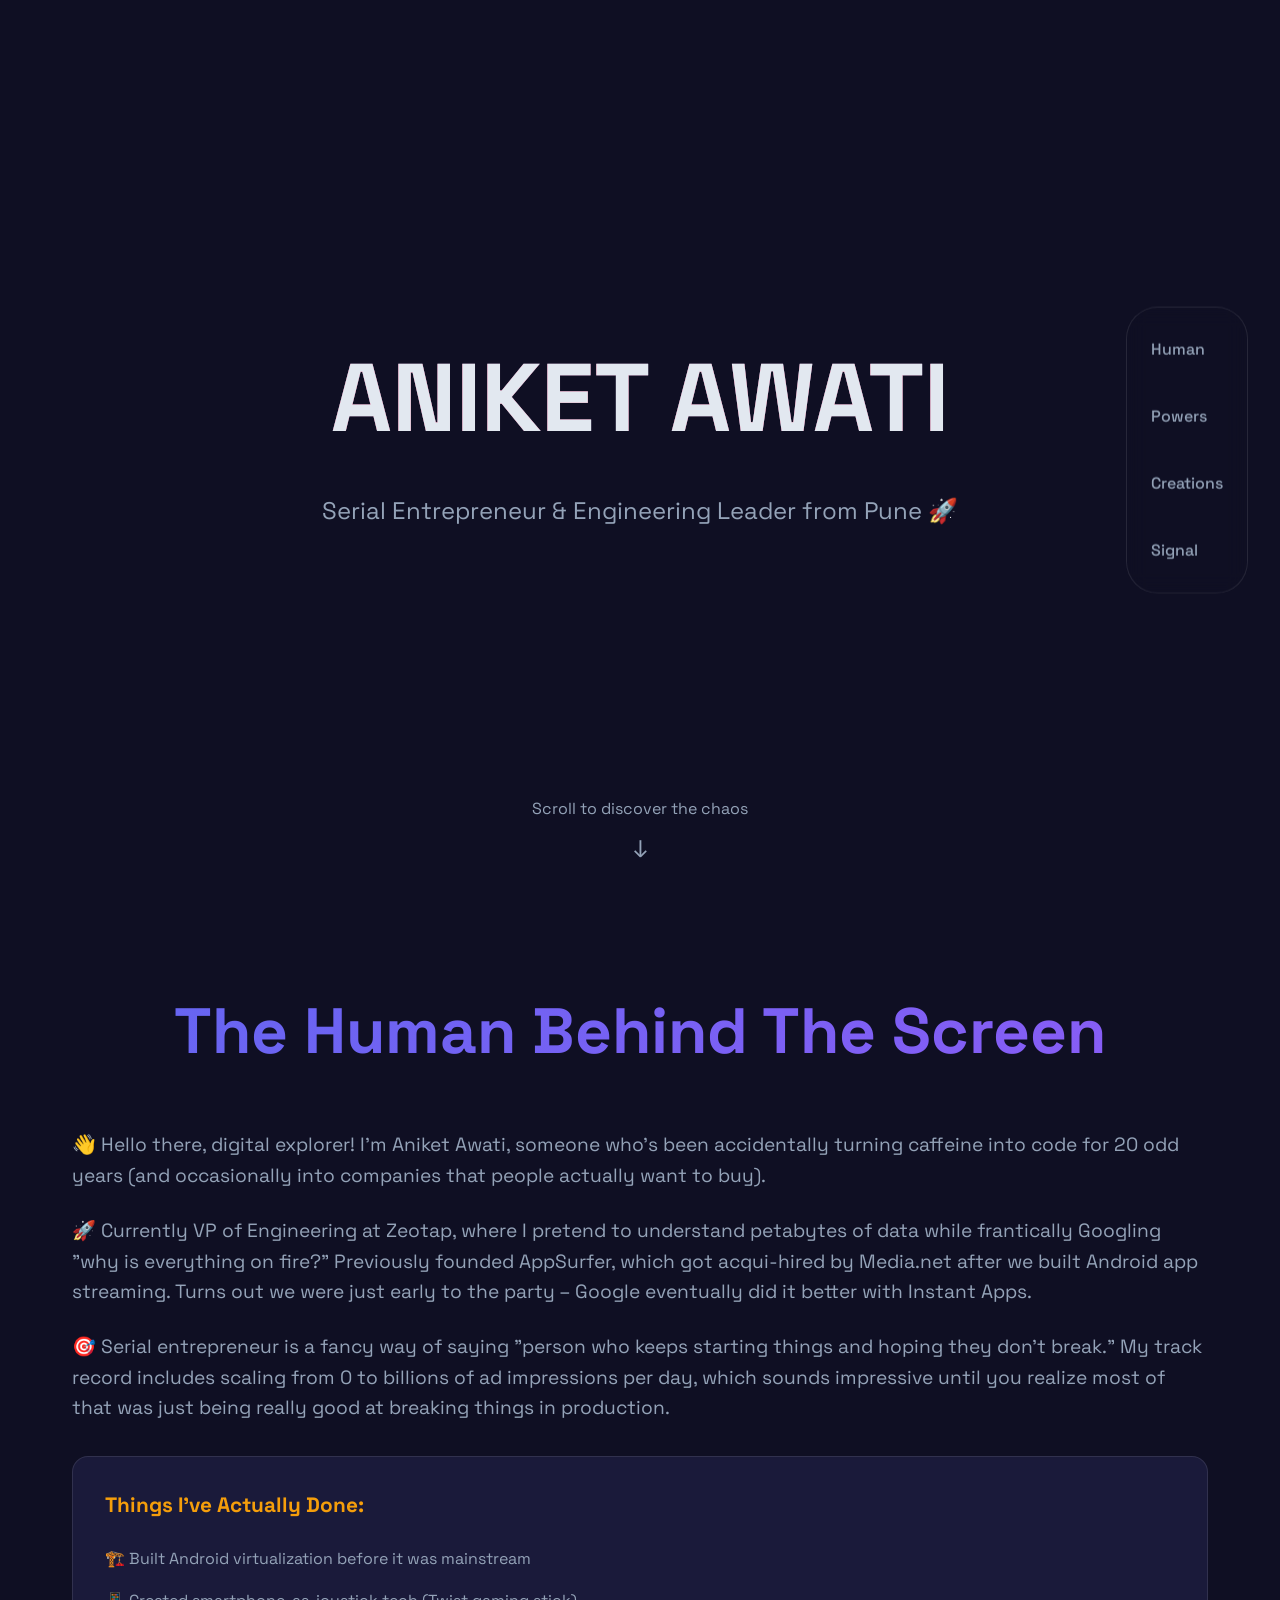
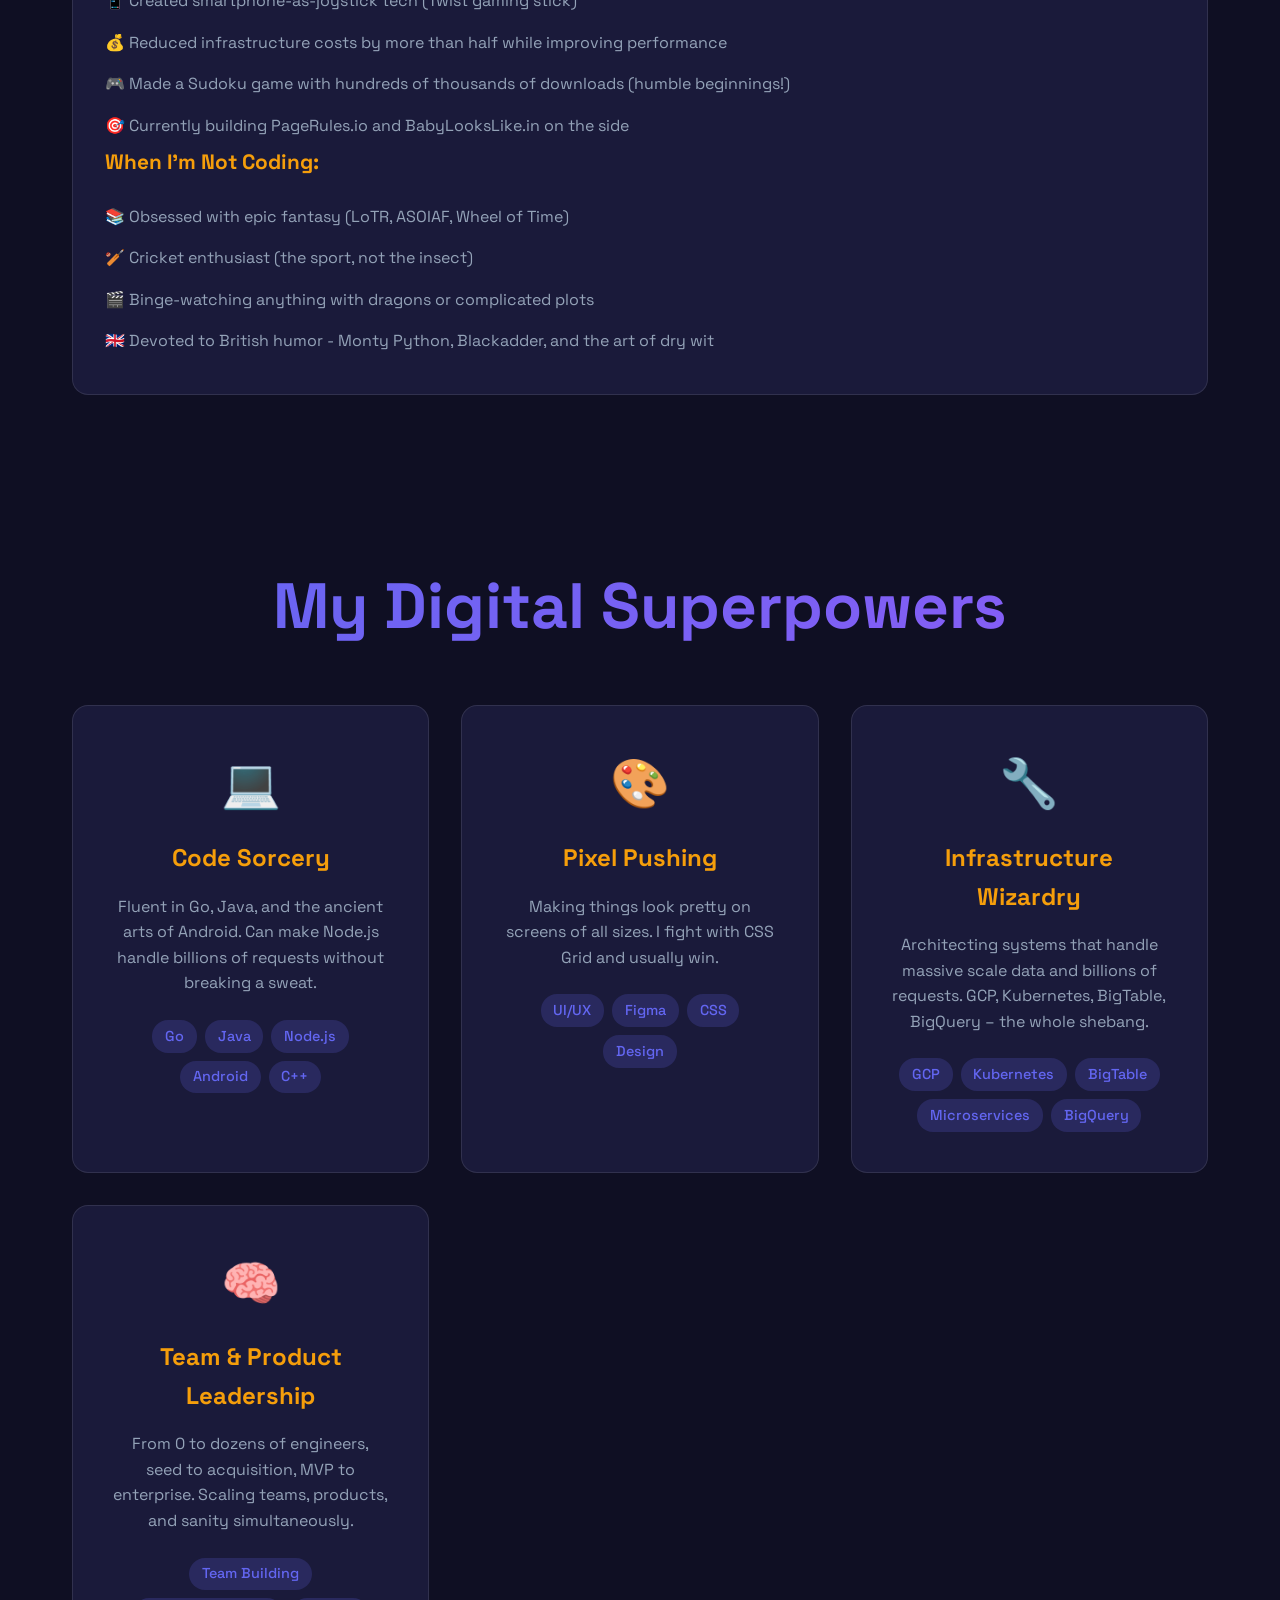
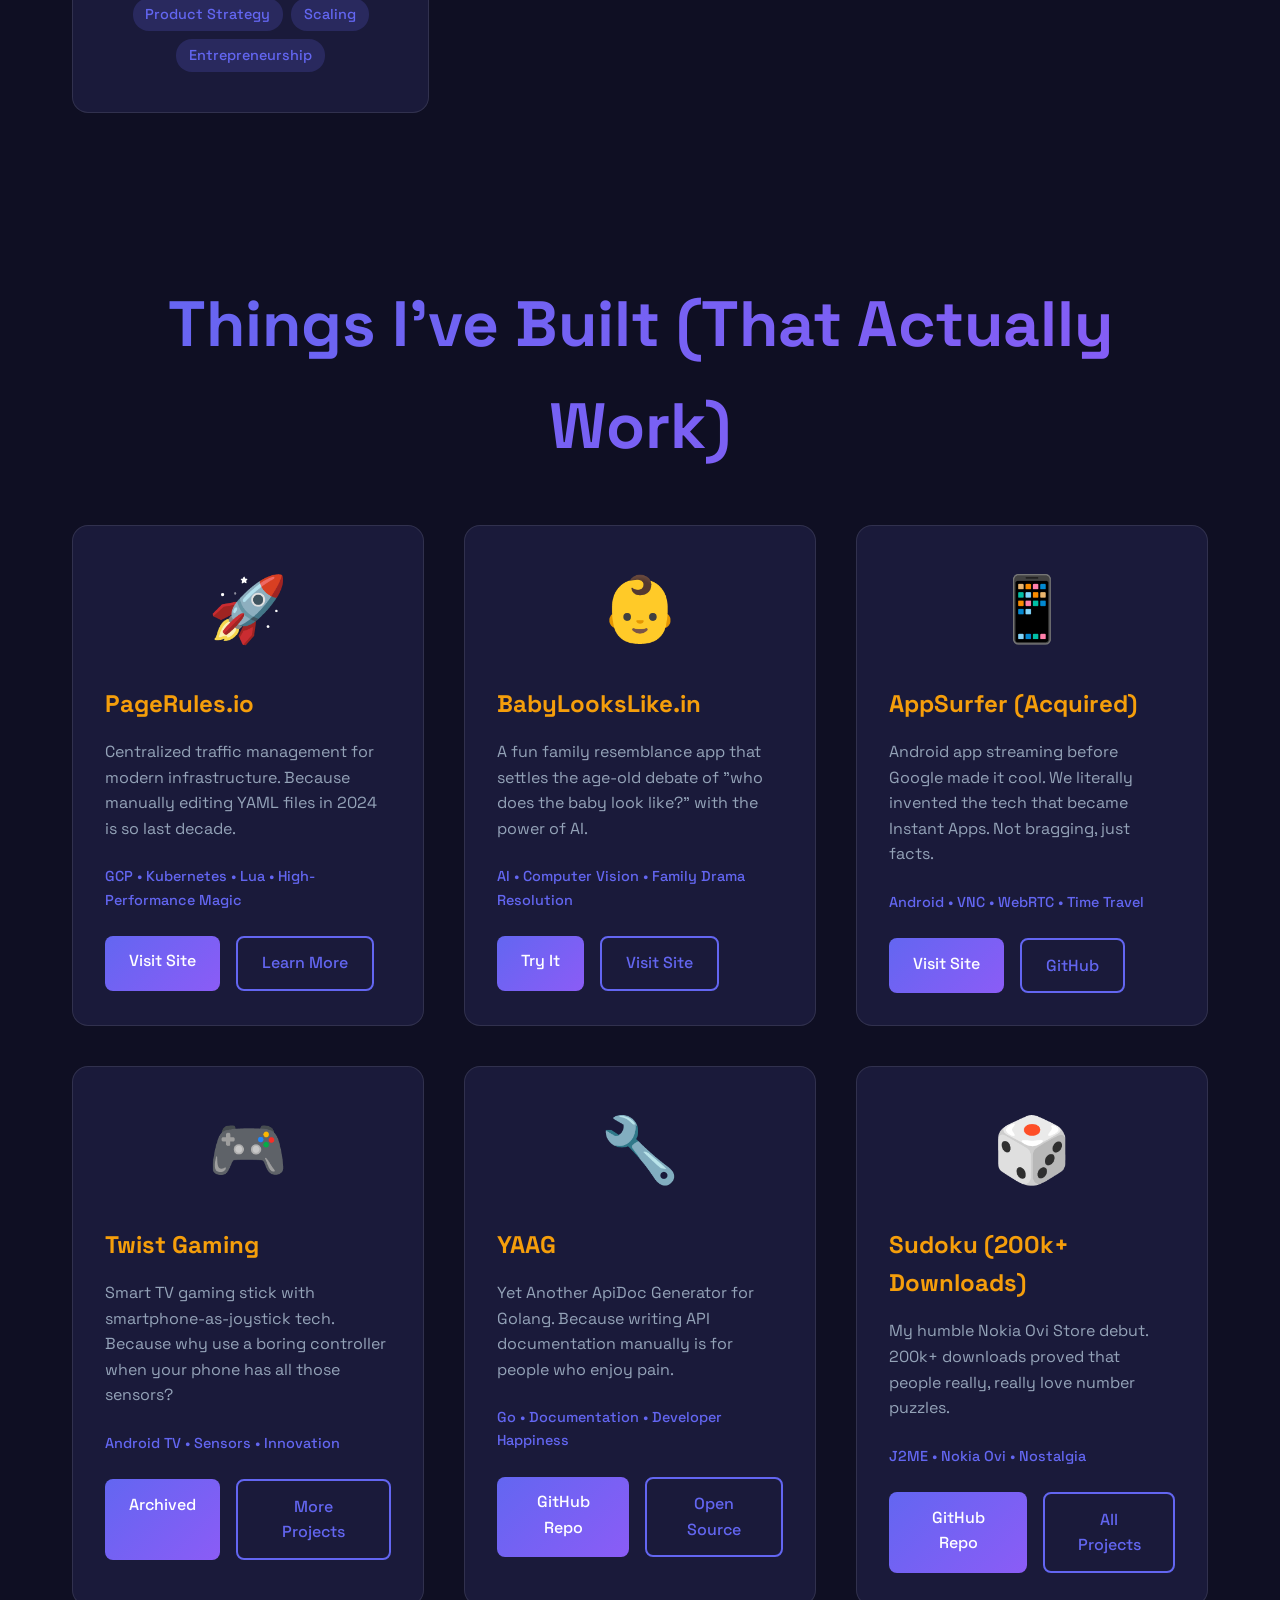
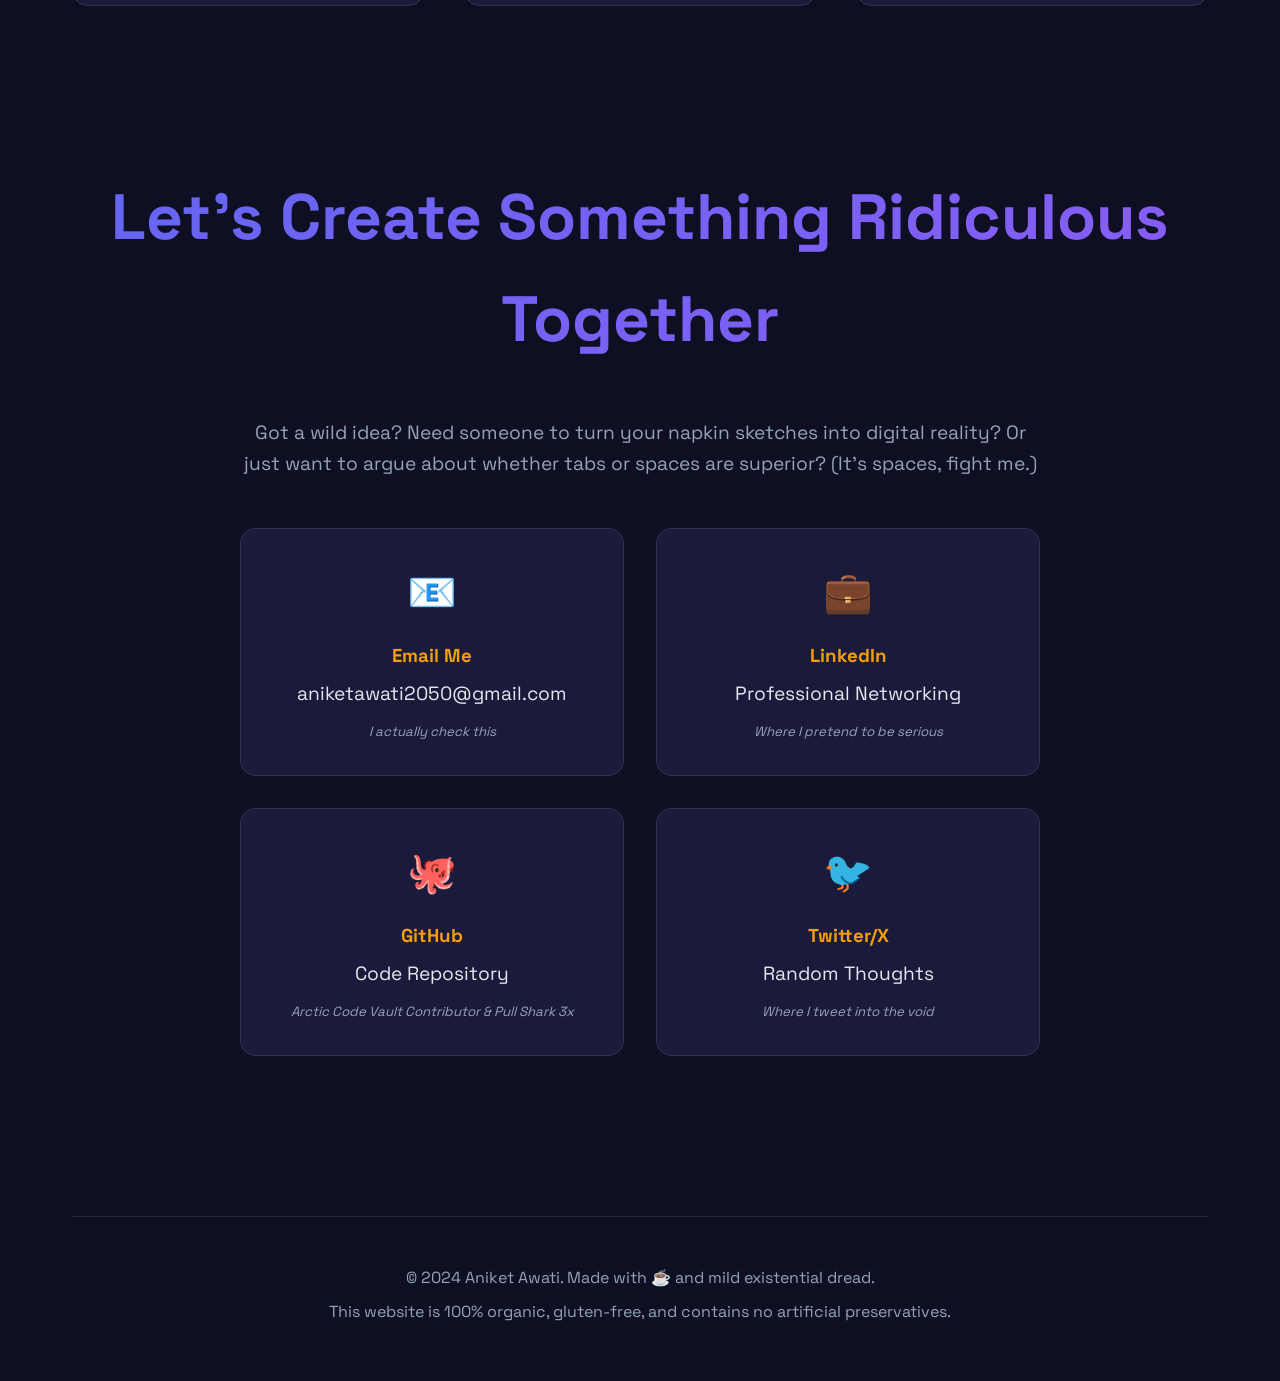
==== commit c7cf0543: "experience" ====
--- a/index.html
+++ b/index.html
@@ -31,7 +31,7 @@
             <h2>The Human Behind The Screen</h2>
             <div class="about-content">
                 <div class="about-text">
-                    <p>👋 Hello there, digital explorer! I'm Aniket Awati, someone who's been accidentally turning caffeine into code for 15+ years (and occasionally into companies that people actually want to buy).</p>
+                    <p>👋 Hello there, digital explorer! I'm Aniket Awati, someone who's been accidentally turning caffeine into code for 20 odd years (and occasionally into companies that people actually want to buy).</p>
                     
                     <p>🚀 Currently VP of Engineering at Zeotap, where I pretend to understand petabytes of data while frantically Googling "why is everything on fire?" Previously founded AppSurfer, which got acqui-hired by Media.net after we built Android app streaming. Turns out we were just early to the party – Google eventually did it better with Instant Apps.</p>
                     
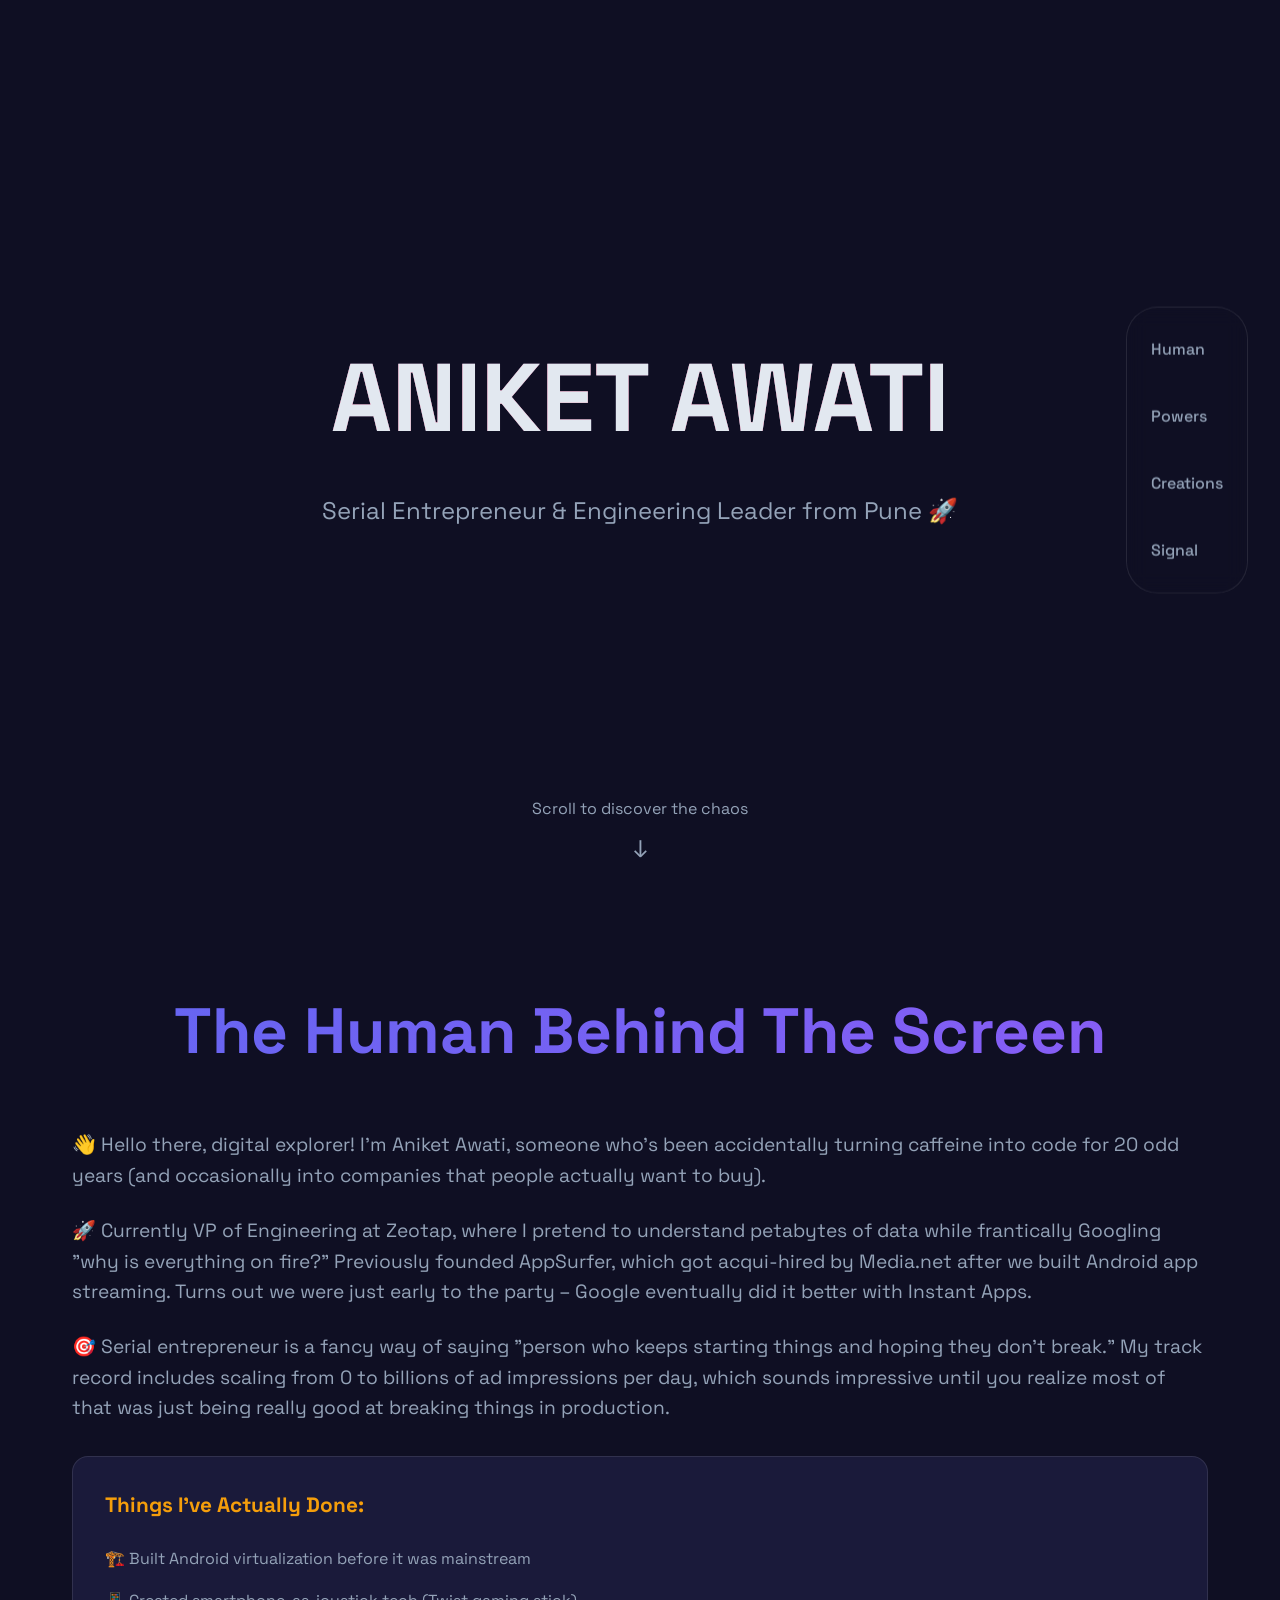
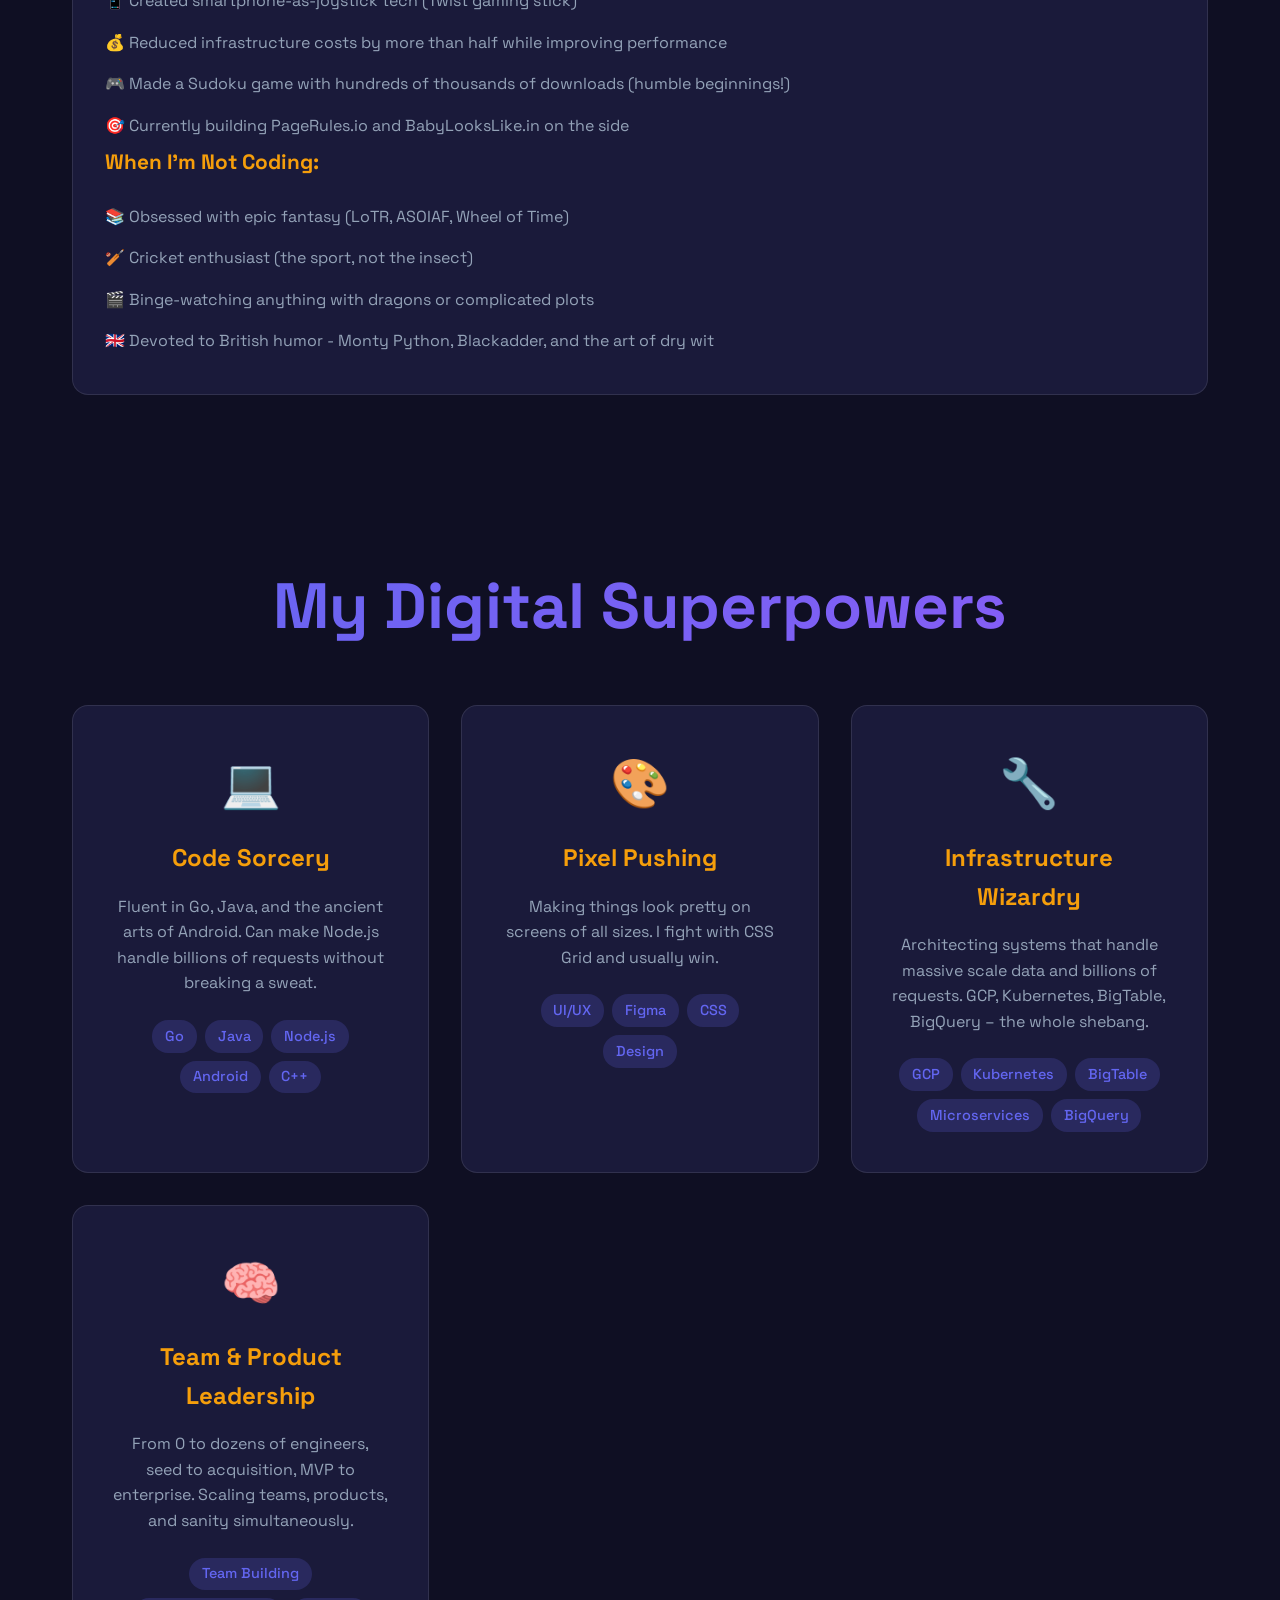
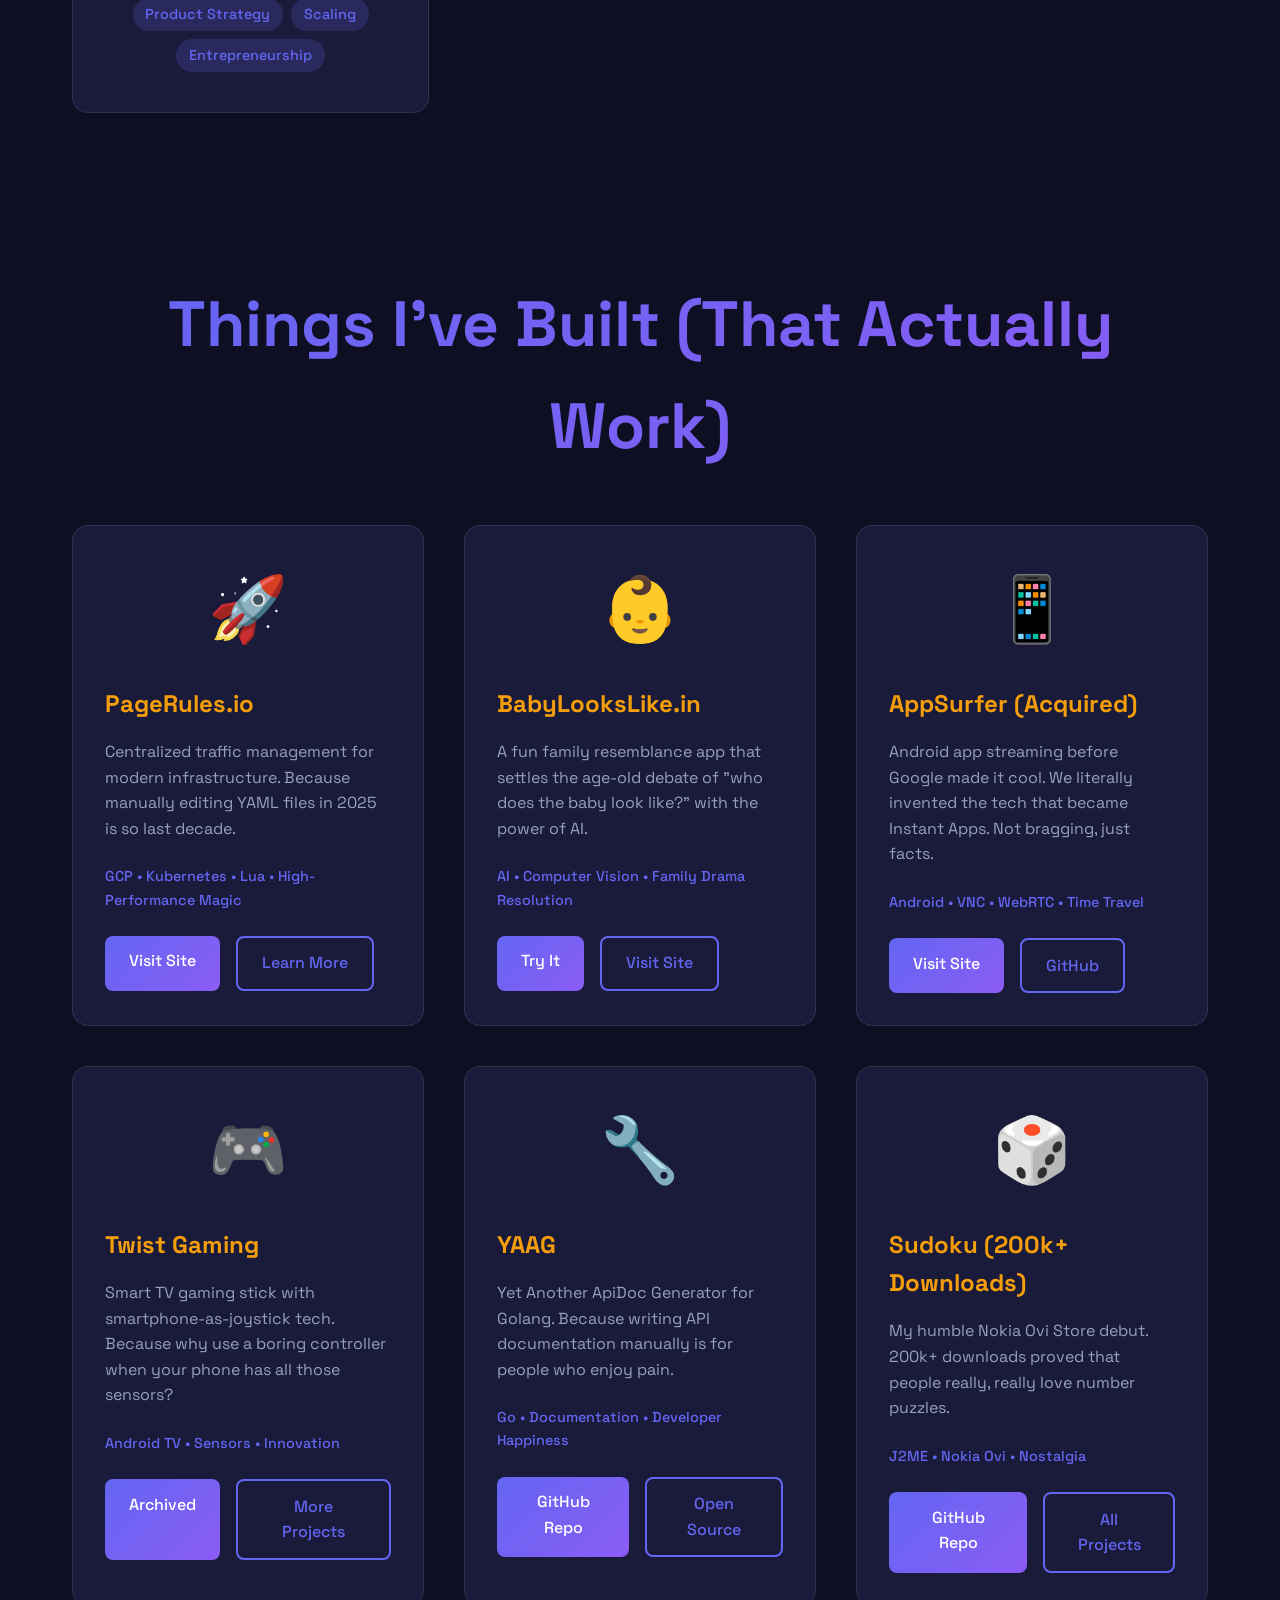
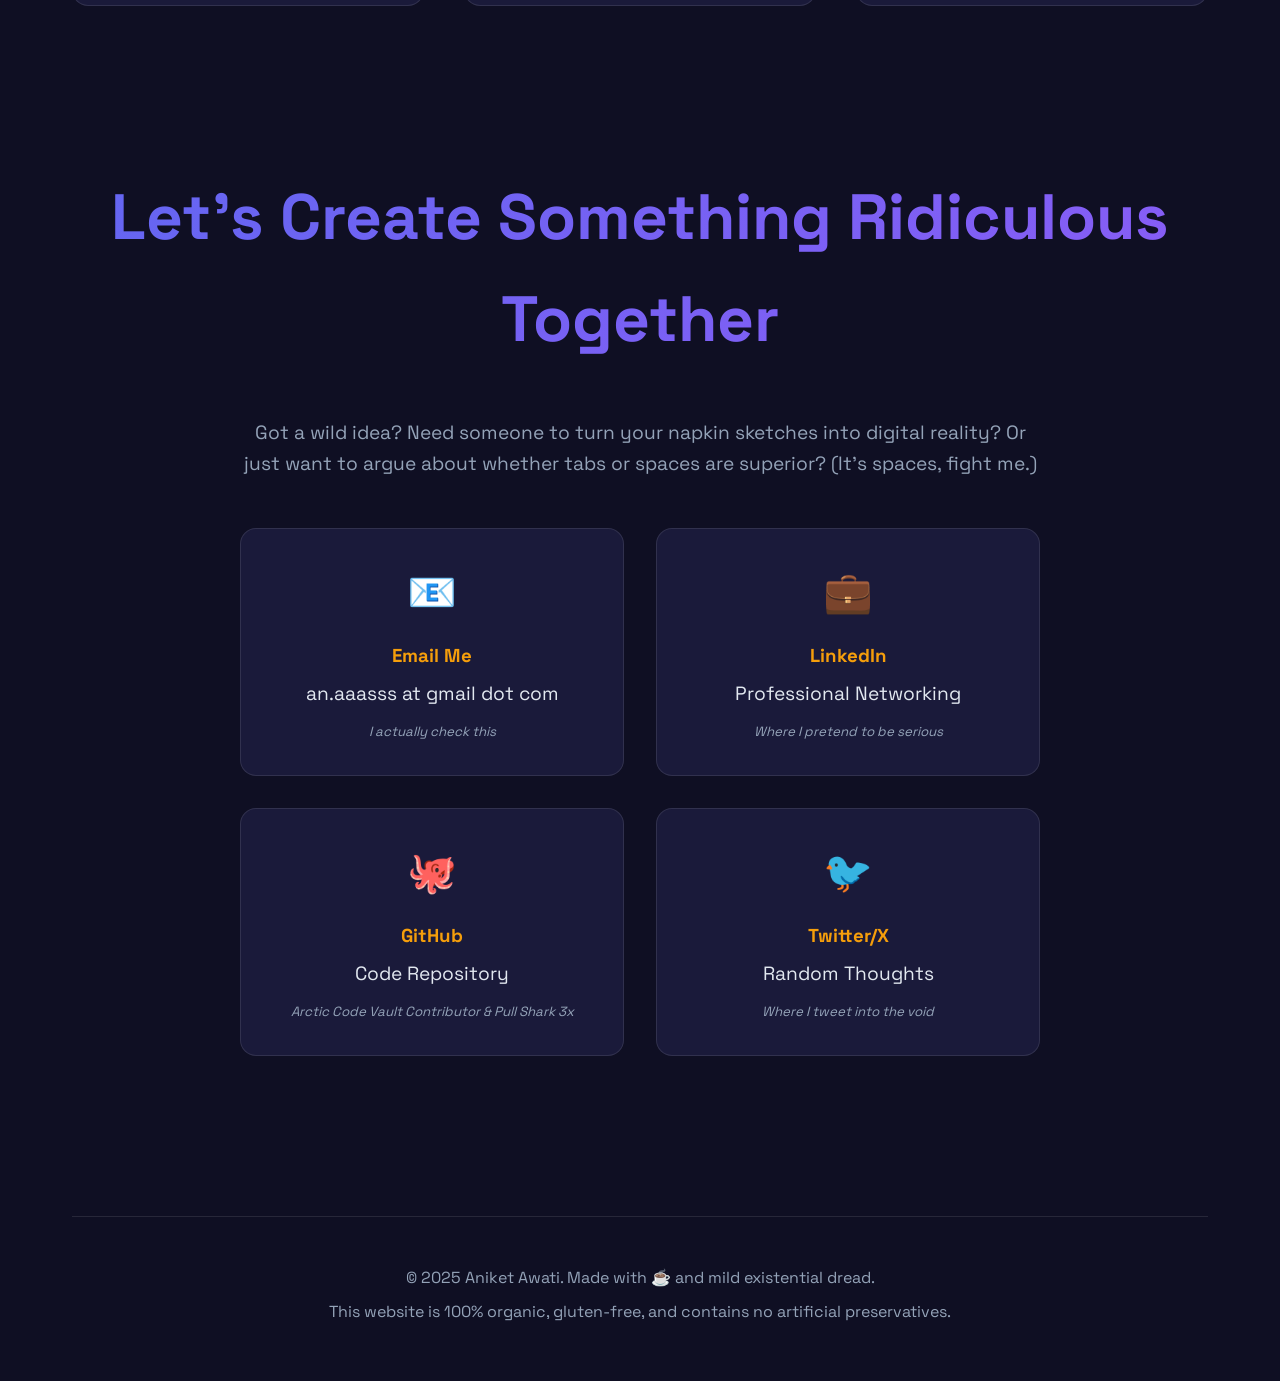
==== commit 14fb1df9: "minor corrections" ====
--- a/index.html
+++ b/index.html
@@ -1,233 +1,338 @@
 <!DOCTYPE html>
 <html lang="en">
-<head>
-    <meta charset="UTF-8">
-    <meta name="viewport" content="width=device-width, initial-scale=1.0">
+  <head>
+    <meta charset="UTF-8" />
+    <meta name="viewport" content="width=device-width, initial-scale=1.0" />
     <title>Aniket Awati - Digital Adventurer</title>
-    <link rel="stylesheet" href="style.css">
-    <link href="https://fonts.googleapis.com/css2?family=Space+Grotesk:wght@300;400;500;600;700&display=swap" rel="stylesheet">
-</head>
-<body>
+    <link rel="stylesheet" href="style.css" />
+    <link
+      href="https://fonts.googleapis.com/css2?family=Space+Grotesk:wght@300;400;500;600;700&display=swap"
+      rel="stylesheet"
+    />
+  </head>
+  <body>
     <div class="container">
-        <header class="hero">
-            <div class="glitch" data-text="ANIKET AWATI">ANIKET AWATI</div>
-            <p class="subtitle">Serial Entrepreneur & Engineering Leader from Pune 🚀</p>
-            <div class="scroll-indicator">
-                <span>Scroll to discover the chaos</span>
-                <div class="arrow">↓</div>
-            </div>
-        </header>
-
-        <nav class="floating-nav">
-            <ul>
-                <li><a href="#about">Human</a></li>
-                <li><a href="#skills">Powers</a></li>
-                <li><a href="#projects">Creations</a></li>
-                <li><a href="#contact">Signal</a></li>
-            </ul>
-        </nav>
-
-        <section id="about" class="section">
-            <h2>The Human Behind The Screen</h2>
-            <div class="about-content">
-                <div class="about-text">
-                    <p>👋 Hello there, digital explorer! I'm Aniket Awati, someone who's been accidentally turning caffeine into code for 20 odd years (and occasionally into companies that people actually want to buy).</p>
-                    
-                    <p>🚀 Currently VP of Engineering at Zeotap, where I pretend to understand petabytes of data while frantically Googling "why is everything on fire?" Previously founded AppSurfer, which got acqui-hired by Media.net after we built Android app streaming. Turns out we were just early to the party – Google eventually did it better with Instant Apps.</p>
-                    
-                    <p>🎯 Serial entrepreneur is a fancy way of saying "person who keeps starting things and hoping they don't break." My track record includes scaling from 0 to billions of ad impressions per day, which sounds impressive until you realize most of that was just being really good at breaking things in production.</p>
-                    
-                    <div class="fun-facts">
-                        <h3>Things I've Actually Done:</h3>
-                        <ul>
-                            <li>🏗️ Built Android virtualization before it was mainstream</li>
-                            <li>📱 Created smartphone-as-joystick tech (Twist gaming stick)</li>
-                            <li>💰 Reduced infrastructure costs by more than half while improving performance</li>
-                            <li>🎮 Made a Sudoku game with hundreds of thousands of downloads (humble beginnings!)</li>
-                            <li>🎯 Currently building PageRules.io and BabyLooksLike.in on the side</li>
-                        </ul>
-                        
-                        <h3>When I'm Not Coding:</h3>
-                        <ul>
-                            <li>📚 Obsessed with epic fantasy (LoTR, ASOIAF, Wheel of Time)</li>
-                            <li>🏏 Cricket enthusiast (the sport, not the insect)</li>
-                            <li>🎬 Binge-watching anything with dragons or complicated plots</li>
-                            <li>🇬🇧 Devoted to British humor - Monty Python, Blackadder, and the art of dry wit</li>
-                        </ul>
-                    </div>
-                </div>
-            </div>
-        </section>
-
-        <section id="skills" class="section">
-            <h2>My Digital Superpowers</h2>
-            <div class="skills-grid">
-                <div class="skill-card">
-                    <div class="skill-icon">💻</div>
-                    <h3>Code Sorcery</h3>
-                    <p>Fluent in Go, Java, and the ancient arts of Android. Can make Node.js handle billions of requests without breaking a sweat.</p>
-                    <div class="skill-tags">
-                        <span>Go</span>
-                        <span>Java</span>
-                        <span>Node.js</span>
-                        <span>Android</span>
-                        <span>C++</span>
-                    </div>
-                </div>
-                
-                <div class="skill-card">
-                    <div class="skill-icon">🎨</div>
-                    <h3>Pixel Pushing</h3>
-                    <p>Making things look pretty on screens of all sizes. I fight with CSS Grid and usually win.</p>
-                    <div class="skill-tags">
-                        <span>UI/UX</span>
-                        <span>Figma</span>
-                        <span>CSS</span>
-                        <span>Design</span>
-                    </div>
-                </div>
-                
-                <div class="skill-card">
-                    <div class="skill-icon">🔧</div>
-                    <h3>Infrastructure Wizardry</h3>
-                    <p>Architecting systems that handle massive scale data and billions of requests. GCP, Kubernetes, BigTable, BigQuery – the whole shebang.</p>
-                    <div class="skill-tags">
-                        <span>GCP</span>
-                        <span>Kubernetes</span>
-                        <span>BigTable</span>
-                        <span>Microservices</span>
-                        <span>BigQuery</span>
-                    </div>
-                </div>
-                
-                <div class="skill-card">
-                    <div class="skill-icon">🧠</div>
-                    <h3>Team & Product Leadership</h3>
-                    <p>From 0 to dozens of engineers, seed to acquisition, MVP to enterprise. Scaling teams, products, and sanity simultaneously.</p>
-                    <div class="skill-tags">
-                        <span>Team Building</span>
-                        <span>Product Strategy</span>
-                        <span>Scaling</span>
-                        <span>Entrepreneurship</span>
-                    </div>
-                </div>
-            </div>
-        </section>
-
-        <section id="projects" class="section">
-            <h2>Things I've Built (That Actually Work)</h2>
-            <div class="projects-grid">
-                <div class="project-card">
-                    <div class="project-image">🚀</div>
-                    <h3>PageRules.io</h3>
-                    <p>Centralized traffic management for modern infrastructure. Because manually editing YAML files in 2024 is so last decade.</p>
-                    <div class="project-tech">GCP • Kubernetes • Lua • High-Performance Magic</div>
-                    <div class="project-links">
-                        <a href="https://pagerules.io/" class="btn">Visit Site</a>
-                        <a href="https://pagerules.io/" class="btn btn-outline">Learn More</a>
-                    </div>
-                </div>
-                
-                <div class="project-card">
-                    <div class="project-image">👶</div>
-                    <h3>BabyLooksLike.in</h3>
-                    <p>A fun family resemblance app that settles the age-old debate of "who does the baby look like?" with the power of AI.</p>
-                    <div class="project-tech">AI • Computer Vision • Family Drama Resolution</div>
-                    <div class="project-links">
-                        <a href="https://babylookslike.in" class="btn">Try It</a>
-                        <a href="https://babylookslike.in" class="btn btn-outline">Visit Site</a>
-                    </div>
-                </div>
-                
-                <div class="project-card">
-                    <div class="project-image">📱</div>
-                    <h3>AppSurfer (Acquired)</h3>
-                    <p>Android app streaming before Google made it cool. We literally invented the tech that became Instant Apps. Not bragging, just facts.</p>
-                    <div class="project-tech">Android • VNC • WebRTC • Time Travel</div>
-                    <div class="project-links">
-                        <a href="https://appsurfer.com" class="btn">Visit Site</a>
-                        <a href="https://github.com/aniketawati" class="btn btn-outline">GitHub</a>
-                    </div>
-                </div>
-                
-                <div class="project-card">
-                    <div class="project-image">🎮</div>
-                    <h3>Twist Gaming</h3>
-                    <p>Smart TV gaming stick with smartphone-as-joystick tech. Because why use a boring controller when your phone has all those sensors?</p>
-                    <div class="project-tech">Android TV • Sensors • Innovation</div>
-                    <div class="project-links">
-                        <a href="#" class="btn">Archived</a>
-                        <a href="https://github.com/aniketawati" class="btn btn-outline">More Projects</a>
-                    </div>
-                </div>
-                
-                <div class="project-card">
-                    <div class="project-image">🔧</div>
-                    <h3>YAAG</h3>
-                    <p>Yet Another ApiDoc Generator for Golang. Because writing API documentation manually is for people who enjoy pain.</p>
-                    <div class="project-tech">Go • Documentation • Developer Happiness</div>
-                    <div class="project-links">
-                        <a href="https://github.com/aniketawati/yaag" class="btn">GitHub Repo</a>
-                        <a href="https://github.com/aniketawati/yaag" class="btn btn-outline">Open Source</a>
-                    </div>
-                </div>
-                
-                <div class="project-card">
-                    <div class="project-image">🎲</div>
-                    <h3>Sudoku (200k+ Downloads)</h3>
-                    <p>My humble Nokia Ovi Store debut. 200k+ downloads proved that people really, really love number puzzles.</p>
-                    <div class="project-tech">J2ME • Nokia Ovi • Nostalgia</div>
-                    <div class="project-links">
-                        <a href="https://github.com/aniketawati/sudoku-solver" class="btn">GitHub Repo</a>
-                        <a href="https://github.com/aniketawati" class="btn btn-outline">All Projects</a>
-                    </div>
-                </div>
-            </div>
-        </section>
-
-        <section id="contact" class="section">
-            <h2>Let's Create Something Ridiculous Together</h2>
-            <div class="contact-content">
-                <p>Got a wild idea? Need someone to turn your napkin sketches into digital reality? Or just want to argue about whether tabs or spaces are superior? (It's spaces, fight me.)</p>
-                
-                <div class="contact-methods">
-                    <a href="mailto:aniketawati2050@gmail.com" class="contact-card">
-                        <div class="contact-icon">📧</div>
-                        <h3>Email Me</h3>
-                        <p>aniketawati2050@gmail.com</p>
-                        <small>I actually check this</small>
-                    </a>
-                    
-                    <a href="https://linkedin.com/in/aniketawati" class="contact-card">
-                        <div class="contact-icon">💼</div>
-                        <h3>LinkedIn</h3>
-                        <p>Professional Networking</p>
-                        <small>Where I pretend to be serious</small>
-                    </a>
-                    
-                    <a href="https://github.com/aniketawati" class="contact-card">
-                        <div class="contact-icon">🐙</div>
-                        <h3>GitHub</h3>
-                        <p>Code Repository</p>
-                        <small>Arctic Code Vault Contributor & Pull Shark 3x</small>
-                    </a>
-                    
-                    <a href="https://twitter.com/aniketawati" class="contact-card">
-                        <div class="contact-icon">🐦</div>
-                        <h3>Twitter/X</h3>
-                        <p>Random Thoughts</p>
-                        <small>Where I tweet into the void</small>
-                    </a>
-                </div>
-            </div>
-        </section>
-
-        <footer class="footer">
-            <p>© 2024 Aniket Awati. Made with ☕ and mild existential dread.</p>
-            <p>This website is 100% organic, gluten-free, and contains no artificial preservatives.</p>
-        </footer>
+      <header class="hero">
+        <div class="glitch" data-text="ANIKET AWATI">ANIKET AWATI</div>
+        <p class="subtitle">
+          Serial Entrepreneur & Engineering Leader from Pune 🚀
+        </p>
+        <div class="scroll-indicator">
+          <span>Scroll to discover the chaos</span>
+          <div class="arrow">↓</div>
+        </div>
+      </header>
+
+      <nav class="floating-nav">
+        <ul>
+          <li><a href="#about">Human</a></li>
+          <li><a href="#skills">Powers</a></li>
+          <li><a href="#projects">Creations</a></li>
+          <li><a href="#contact">Signal</a></li>
+        </ul>
+      </nav>
+
+      <section id="about" class="section">
+        <h2>The Human Behind The Screen</h2>
+        <div class="about-content">
+          <div class="about-text">
+            <p>
+              👋 Hello there, digital explorer! I'm Aniket Awati, someone who's
+              been accidentally turning caffeine into code for 20 odd years (and
+              occasionally into companies that people actually want to buy).
+            </p>
+
+            <p>
+              🚀 Currently VP of Engineering at Zeotap, where I pretend to
+              understand petabytes of data while frantically Googling "why is
+              everything on fire?" Previously founded AppSurfer, which got
+              acqui-hired by Media.net after we built Android app streaming.
+              Turns out we were just early to the party – Google eventually did
+              it better with Instant Apps.
+            </p>
+
+            <p>
+              🎯 Serial entrepreneur is a fancy way of saying "person who keeps
+              starting things and hoping they don't break." My track record
+              includes scaling from 0 to billions of ad impressions per day,
+              which sounds impressive until you realize most of that was just
+              being really good at breaking things in production.
+            </p>
+
+            <div class="fun-facts">
+              <h3>Things I've Actually Done:</h3>
+              <ul>
+                <li>
+                  🏗️ Built Android virtualization before it was mainstream
+                </li>
+                <li>
+                  📱 Created smartphone-as-joystick tech (Twist gaming stick)
+                </li>
+                <li>
+                  💰 Reduced infrastructure costs by more than half while
+                  improving performance
+                </li>
+                <li>
+                  🎮 Made a Sudoku game with hundreds of thousands of downloads
+                  (humble beginnings!)
+                </li>
+                <li>
+                  🎯 Currently building PageRules.io and BabyLooksLike.in on the
+                  side
+                </li>
+              </ul>
+
+              <h3>When I'm Not Coding:</h3>
+              <ul>
+                <li>
+                  📚 Obsessed with epic fantasy (LoTR, ASOIAF, Wheel of Time)
+                </li>
+                <li>🏏 Cricket enthusiast (the sport, not the insect)</li>
+                <li>
+                  🎬 Binge-watching anything with dragons or complicated plots
+                </li>
+                <li>
+                  🇬🇧 Devoted to British humor - Monty Python, Blackadder, and
+                  the art of dry wit
+                </li>
+              </ul>
+            </div>
+          </div>
+        </div>
+      </section>
+
+      <section id="skills" class="section">
+        <h2>My Digital Superpowers</h2>
+        <div class="skills-grid">
+          <div class="skill-card">
+            <div class="skill-icon">💻</div>
+            <h3>Code Sorcery</h3>
+            <p>
+              Fluent in Go, Java, and the ancient arts of Android. Can make
+              Node.js handle billions of requests without breaking a sweat.
+            </p>
+            <div class="skill-tags">
+              <span>Go</span>
+              <span>Java</span>
+              <span>Node.js</span>
+              <span>Android</span>
+              <span>C++</span>
+            </div>
+          </div>
+
+          <div class="skill-card">
+            <div class="skill-icon">🎨</div>
+            <h3>Pixel Pushing</h3>
+            <p>
+              Making things look pretty on screens of all sizes. I fight with
+              CSS Grid and usually win.
+            </p>
+            <div class="skill-tags">
+              <span>UI/UX</span>
+              <span>Figma</span>
+              <span>CSS</span>
+              <span>Design</span>
+            </div>
+          </div>
+
+          <div class="skill-card">
+            <div class="skill-icon">🔧</div>
+            <h3>Infrastructure Wizardry</h3>
+            <p>
+              Architecting systems that handle massive scale data and billions
+              of requests. GCP, Kubernetes, BigTable, BigQuery – the whole
+              shebang.
+            </p>
+            <div class="skill-tags">
+              <span>GCP</span>
+              <span>Kubernetes</span>
+              <span>BigTable</span>
+              <span>Microservices</span>
+              <span>BigQuery</span>
+            </div>
+          </div>
+
+          <div class="skill-card">
+            <div class="skill-icon">🧠</div>
+            <h3>Team & Product Leadership</h3>
+            <p>
+              From 0 to dozens of engineers, seed to acquisition, MVP to
+              enterprise. Scaling teams, products, and sanity simultaneously.
+            </p>
+            <div class="skill-tags">
+              <span>Team Building</span>
+              <span>Product Strategy</span>
+              <span>Scaling</span>
+              <span>Entrepreneurship</span>
+            </div>
+          </div>
+        </div>
+      </section>
+
+      <section id="projects" class="section">
+        <h2>Things I've Built (That Actually Work)</h2>
+        <div class="projects-grid">
+          <div class="project-card">
+            <div class="project-image">🚀</div>
+            <h3>PageRules.io</h3>
+            <p>
+              Centralized traffic management for modern infrastructure. Because
+              manually editing YAML files in 2025 is so last decade.
+            </p>
+            <div class="project-tech">
+              GCP • Kubernetes • Lua • High-Performance Magic
+            </div>
+            <div class="project-links">
+              <a href="https://pagerules.io/" class="btn">Visit Site</a>
+              <a href="https://pagerules.io/" class="btn btn-outline"
+                >Learn More</a
+              >
+            </div>
+          </div>
+
+          <div class="project-card">
+            <div class="project-image">👶</div>
+            <h3>BabyLooksLike.in</h3>
+            <p>
+              A fun family resemblance app that settles the age-old debate of
+              "who does the baby look like?" with the power of AI.
+            </p>
+            <div class="project-tech">
+              AI • Computer Vision • Family Drama Resolution
+            </div>
+            <div class="project-links">
+              <a href="https://babylookslike.in" class="btn">Try It</a>
+              <a href="https://babylookslike.in" class="btn btn-outline"
+                >Visit Site</a
+              >
+            </div>
+          </div>
+
+          <div class="project-card">
+            <div class="project-image">📱</div>
+            <h3>AppSurfer (Acquired)</h3>
+            <p>
+              Android app streaming before Google made it cool. We literally
+              invented the tech that became Instant Apps. Not bragging, just
+              facts.
+            </p>
+            <div class="project-tech">Android • VNC • WebRTC • Time Travel</div>
+            <div class="project-links">
+              <a href="https://appsurfer.com" class="btn">Visit Site</a>
+              <a href="https://github.com/aniketawati" class="btn btn-outline"
+                >GitHub</a
+              >
+            </div>
+          </div>
+
+          <div class="project-card">
+            <div class="project-image">🎮</div>
+            <h3>Twist Gaming</h3>
+            <p>
+              Smart TV gaming stick with smartphone-as-joystick tech. Because
+              why use a boring controller when your phone has all those sensors?
+            </p>
+            <div class="project-tech">Android TV • Sensors • Innovation</div>
+            <div class="project-links">
+              <a href="#" class="btn">Archived</a>
+              <a href="https://github.com/aniketawati" class="btn btn-outline"
+                >More Projects</a
+              >
+            </div>
+          </div>
+
+          <div class="project-card">
+            <div class="project-image">🔧</div>
+            <h3>YAAG</h3>
+            <p>
+              Yet Another ApiDoc Generator for Golang. Because writing API
+              documentation manually is for people who enjoy pain.
+            </p>
+            <div class="project-tech">
+              Go • Documentation • Developer Happiness
+            </div>
+            <div class="project-links">
+              <a href="https://github.com/aniketawati/yaag" class="btn"
+                >GitHub Repo</a
+              >
+              <a
+                href="https://github.com/aniketawati/yaag"
+                class="btn btn-outline"
+                >Open Source</a
+              >
+            </div>
+          </div>
+
+          <div class="project-card">
+            <div class="project-image">🎲</div>
+            <h3>Sudoku (200k+ Downloads)</h3>
+            <p>
+              My humble Nokia Ovi Store debut. 200k+ downloads proved that
+              people really, really love number puzzles.
+            </p>
+            <div class="project-tech">J2ME • Nokia Ovi • Nostalgia</div>
+            <div class="project-links">
+              <a href="https://github.com/aniketawati/sudoku-solver" class="btn"
+                >GitHub Repo</a
+              >
+              <a href="https://github.com/aniketawati" class="btn btn-outline"
+                >All Projects</a
+              >
+            </div>
+          </div>
+        </div>
+      </section>
+
+      <section id="contact" class="section">
+        <h2>Let's Create Something Ridiculous Together</h2>
+        <div class="contact-content">
+          <p>
+            Got a wild idea? Need someone to turn your napkin sketches into
+            digital reality? Or just want to argue about whether tabs or spaces
+            are superior? (It's spaces, fight me.)
+          </p>
+
+          <div class="contact-methods">
+            <a href="mailto:an.aaasss@gmail.com" class="contact-card">
+              <div class="contact-icon">📧</div>
+              <h3>Email Me</h3>
+              <p>an.aaasss at gmail dot com</p>
+              <small>I actually check this</small>
+            </a>
+
+            <a href="https://linkedin.com/in/aniketawati" class="contact-card">
+              <div class="contact-icon">💼</div>
+              <h3>LinkedIn</h3>
+              <p>Professional Networking</p>
+              <small>Where I pretend to be serious</small>
+            </a>
+
+            <a href="https://github.com/aniketawati" class="contact-card">
+              <div class="contact-icon">🐙</div>
+              <h3>GitHub</h3>
+              <p>Code Repository</p>
+              <small>Arctic Code Vault Contributor & Pull Shark 3x</small>
+            </a>
+
+            <a href="https://twitter.com/aniketawati" class="contact-card">
+              <div class="contact-icon">🐦</div>
+              <h3>Twitter/X</h3>
+              <p>Random Thoughts</p>
+              <small>Where I tweet into the void</small>
+            </a>
+          </div>
+        </div>
+      </section>
+
+      <footer class="footer">
+        <p>© 2025 Aniket Awati. Made with ☕ and mild existential dread.</p>
+        <p>
+          This website is 100% organic, gluten-free, and contains no artificial
+          preservatives.
+        </p>
+      </footer>
     </div>
 
     <script src="script.js"></script>
-</body>
+  </body>
 </html>
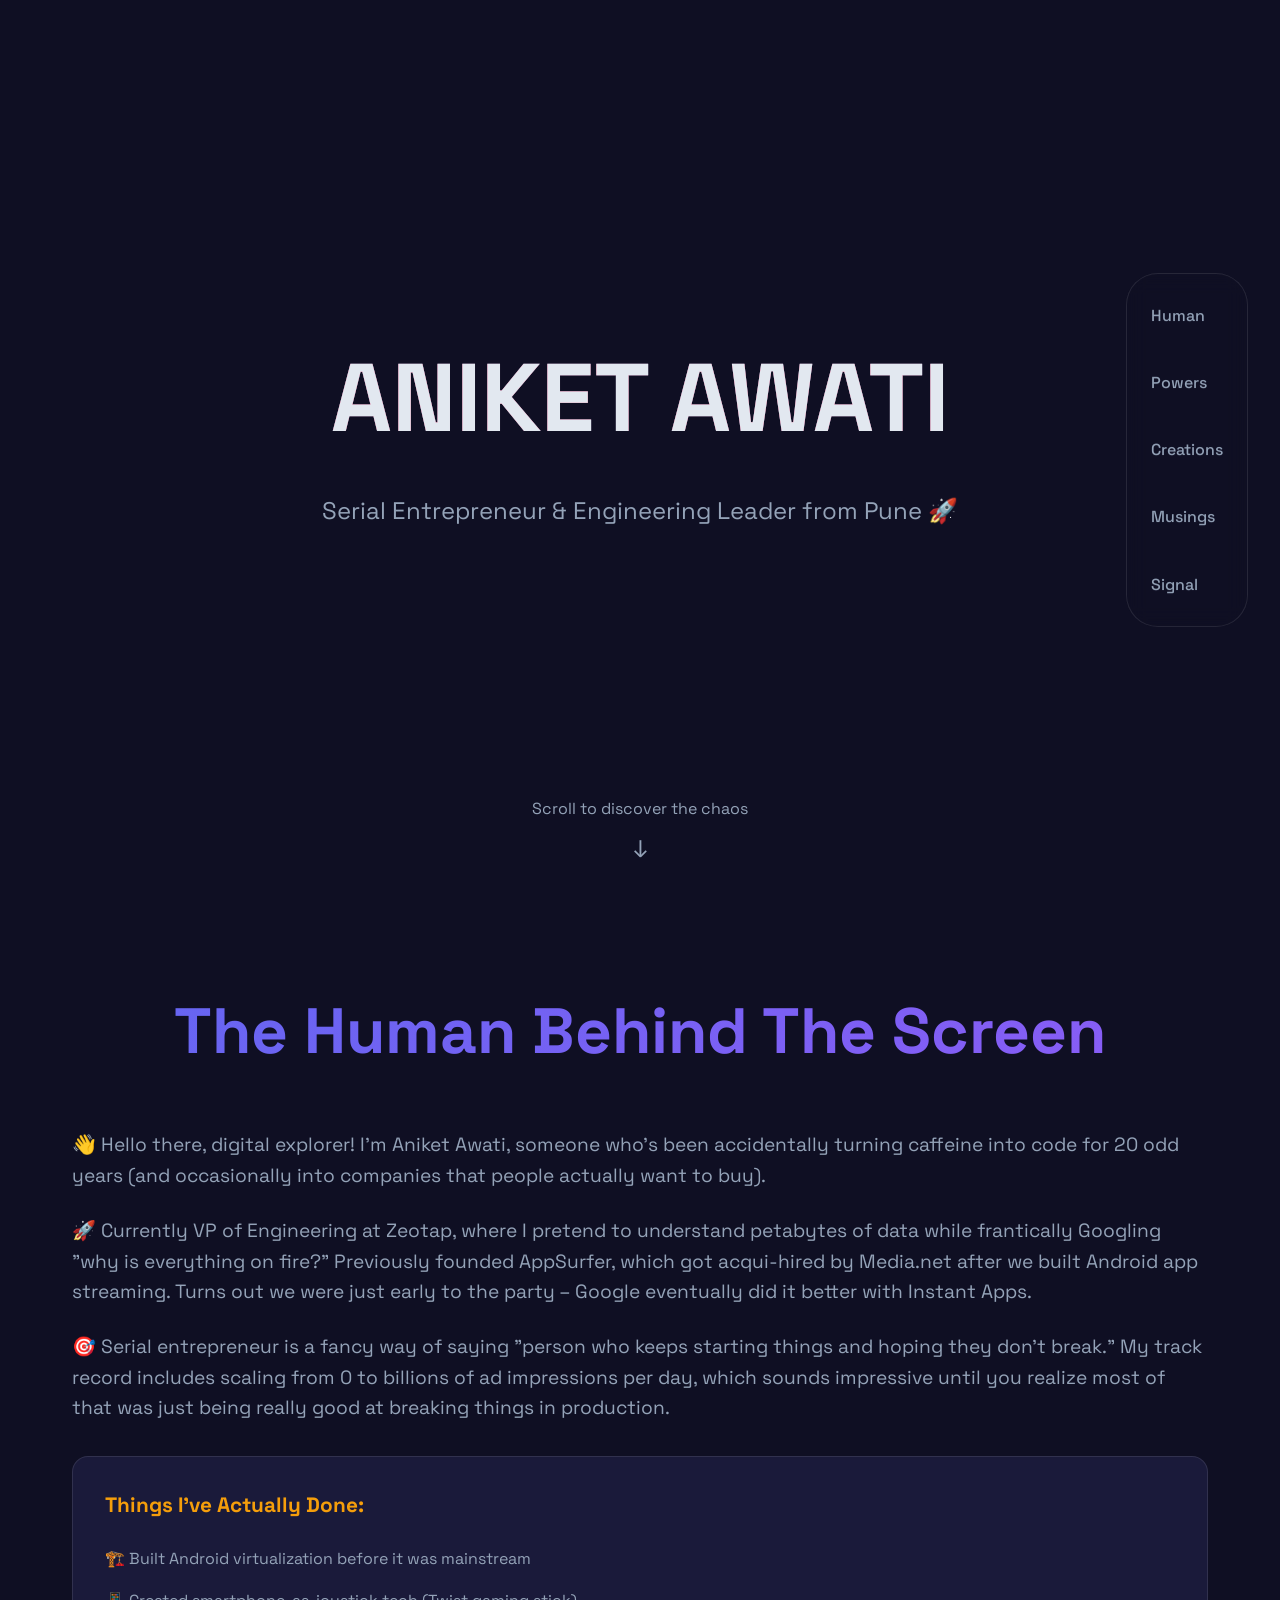
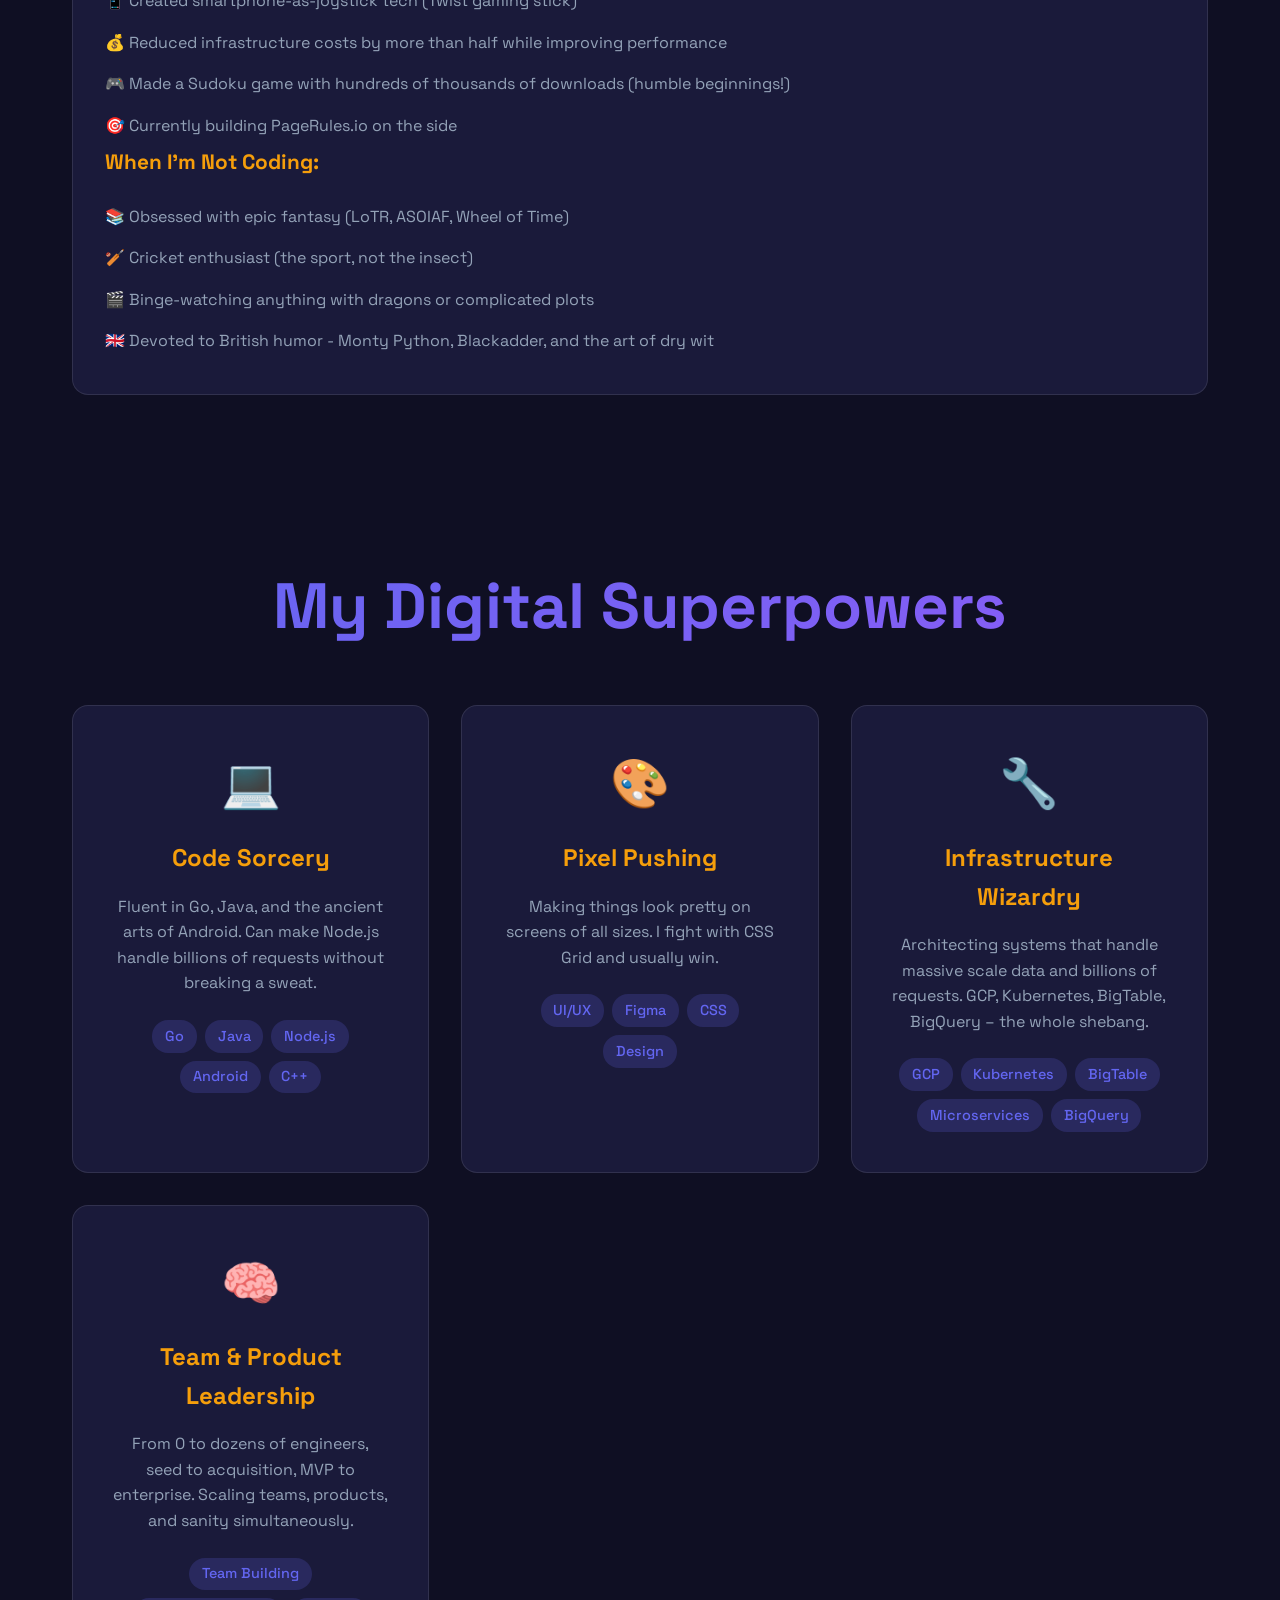
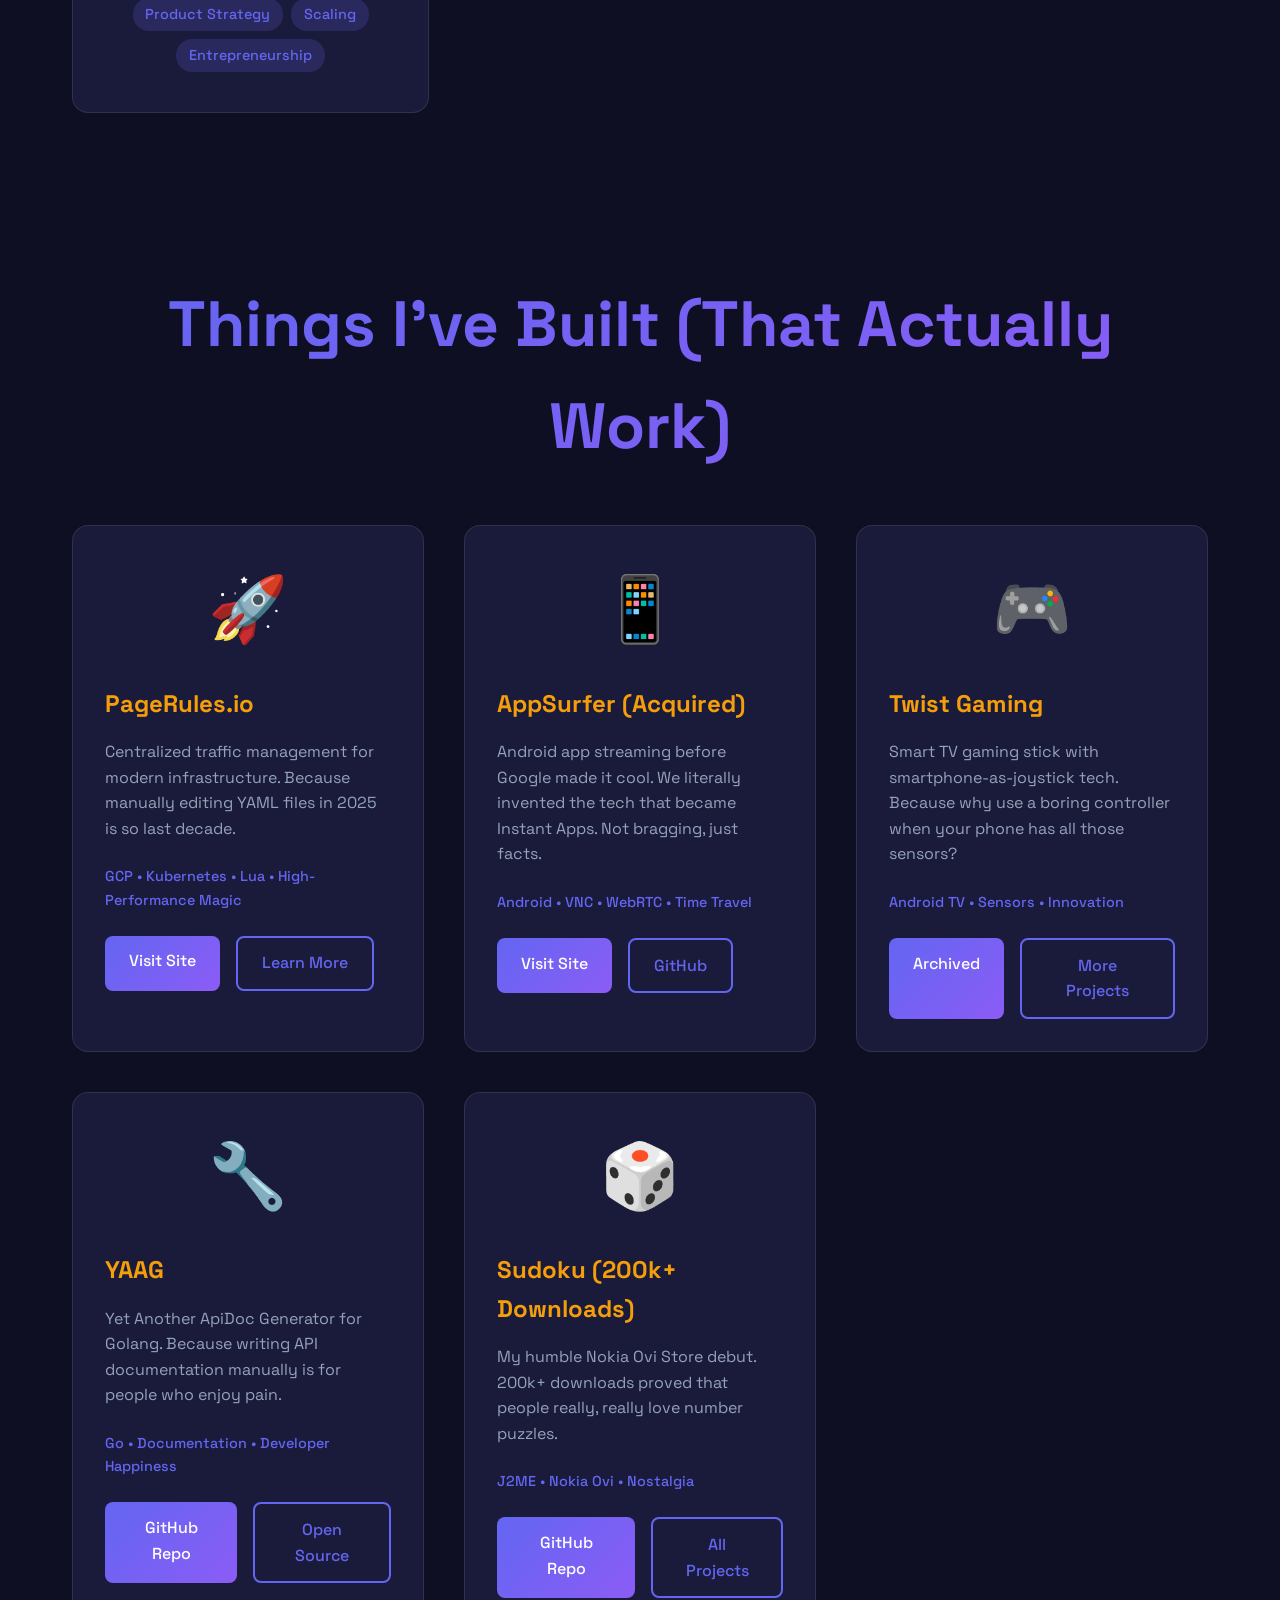
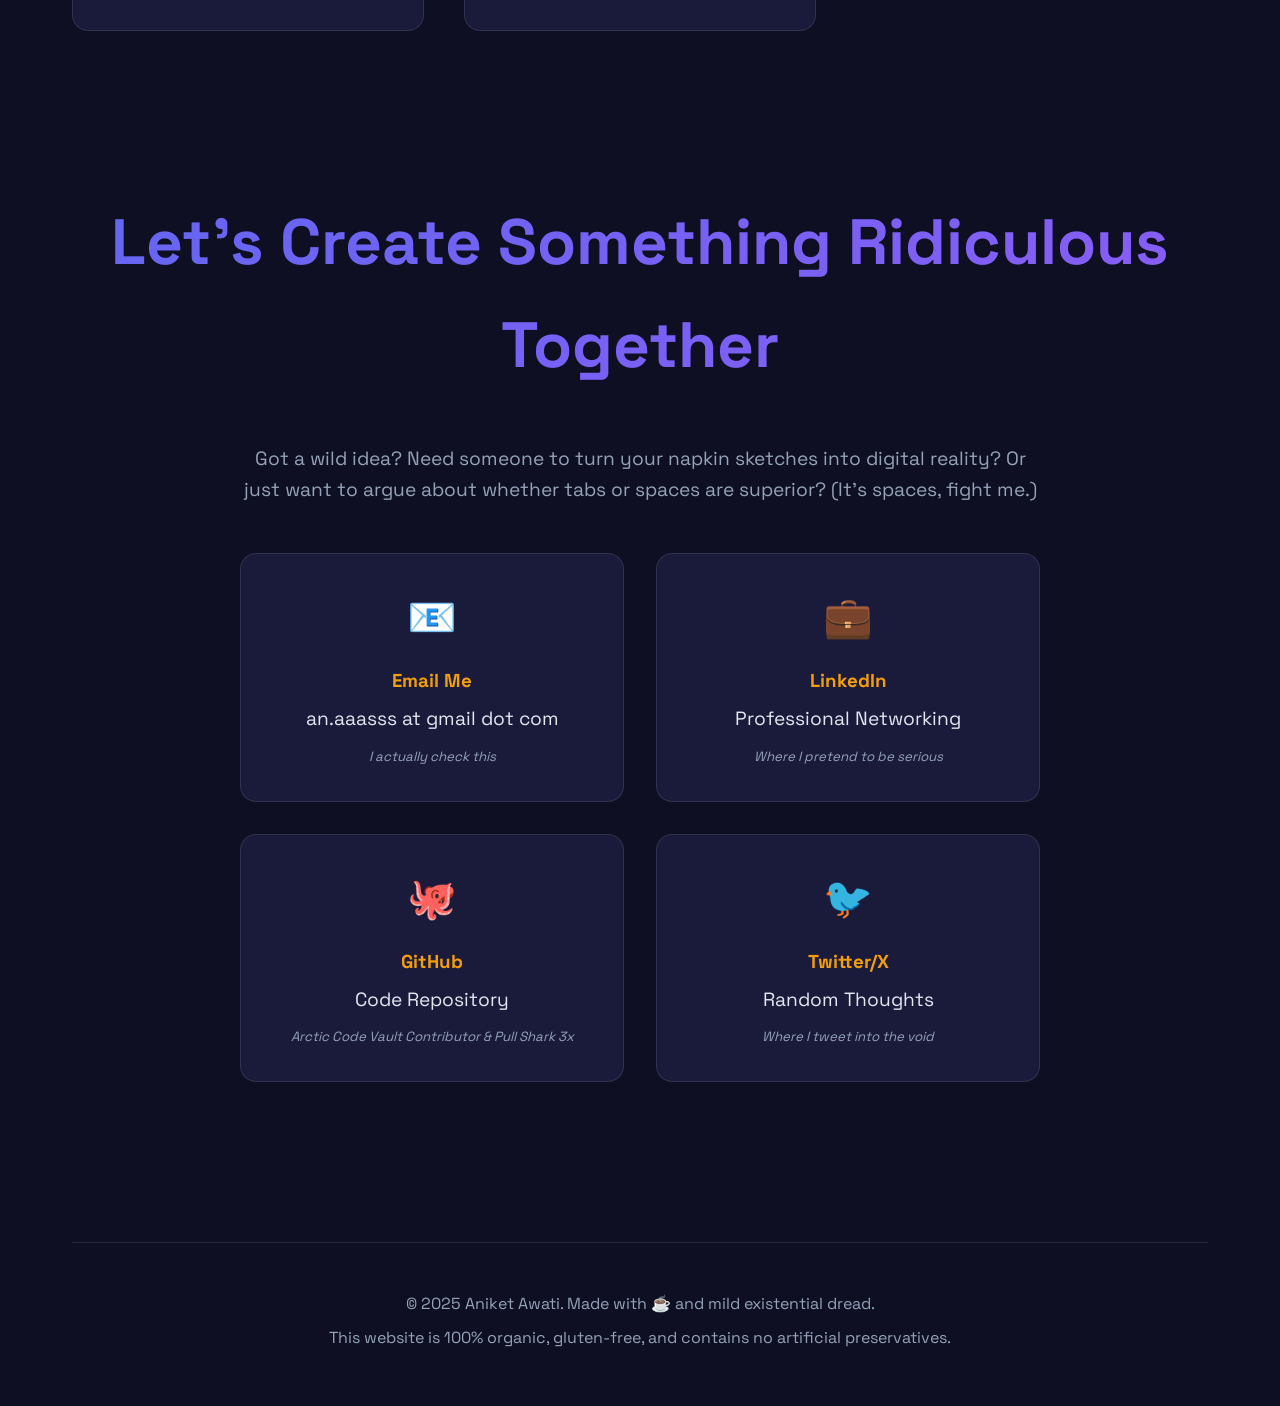
==== commit a0ce8b9f: "Add blog with two posts; remove babylookslike.in references - Remove BabyLooksLike.in project card a" ====
--- a/index.html
+++ b/index.html
@@ -28,6 +28,7 @@
           <li><a href="#about">Human</a></li>
           <li><a href="#skills">Powers</a></li>
           <li><a href="#projects">Creations</a></li>
+          <li><a href="blog.html">Musings</a></li>
           <li><a href="#contact">Signal</a></li>
         </ul>
       </nav>
@@ -76,10 +77,7 @@
                   🎮 Made a Sudoku game with hundreds of thousands of downloads
                   (humble beginnings!)
                 </li>
-                <li>
-                  🎯 Currently building PageRules.io and BabyLooksLike.in on the
-                  side
-                </li>
+                <li>🎯 Currently building PageRules.io on the side</li>
               </ul>
 
               <h3>When I'm Not Coding:</h3>
@@ -186,24 +184,6 @@
               <a href="https://pagerules.io/" class="btn">Visit Site</a>
               <a href="https://pagerules.io/" class="btn btn-outline"
                 >Learn More</a
-              >
-            </div>
-          </div>
-
-          <div class="project-card">
-            <div class="project-image">👶</div>
-            <h3>BabyLooksLike.in</h3>
-            <p>
-              A fun family resemblance app that settles the age-old debate of
-              "who does the baby look like?" with the power of AI.
-            </p>
-            <div class="project-tech">
-              AI • Computer Vision • Family Drama Resolution
-            </div>
-            <div class="project-links">
-              <a href="https://babylookslike.in" class="btn">Try It</a>
-              <a href="https://babylookslike.in" class="btn btn-outline"
-                >Visit Site</a
               >
             </div>
           </div>
--- a/style.css
+++ b/style.css
@@ -523,4 +523,220 @@
 
 ::-webkit-scrollbar-thumb:hover {
     background: var(--secondary-color);
+}
+
+/* ===== Blog ===== */
+.blog-topbar {
+    display: flex;
+    justify-content: space-between;
+    align-items: center;
+    padding: 2rem 0 1rem;
+    flex-wrap: wrap;
+    gap: 1rem;
+}
+
+.back-link {
+    color: var(--text-muted);
+    text-decoration: none;
+    font-weight: 500;
+    transition: color 0.3s ease;
+}
+
+.back-link:hover {
+    color: var(--accent-color);
+}
+
+.blog-header {
+    text-align: center;
+    padding: 2rem 0 3rem;
+}
+
+.blog-header h1 {
+    font-size: clamp(2.5rem, 5vw, 4rem);
+    font-weight: 700;
+    background: var(--gradient);
+    -webkit-background-clip: text;
+    -webkit-text-fill-color: transparent;
+    background-clip: text;
+    margin-bottom: 0.5rem;
+}
+
+.blog-header p {
+    color: var(--text-muted);
+    font-size: 1.2rem;
+}
+
+/* Post list (blog.html) */
+.post-list {
+    display: flex;
+    flex-direction: column;
+    gap: 1.5rem;
+    max-width: 760px;
+    margin: 0 auto 4rem;
+}
+
+.post-card {
+    display: block;
+    background: var(--bg-light);
+    padding: 2rem;
+    border-radius: 1rem;
+    border: 1px solid rgba(255, 255, 255, 0.1);
+    text-decoration: none;
+    color: inherit;
+    transition: all 0.3s ease;
+}
+
+.post-card:hover {
+    transform: translateY(-6px);
+    border-color: var(--secondary-color);
+    box-shadow: var(--shadow);
+}
+
+.post-card .post-meta {
+    color: var(--primary-color);
+    font-size: 0.9rem;
+    font-weight: 500;
+    margin-bottom: 0.5rem;
+}
+
+.post-card h2 {
+    color: var(--accent-color);
+    font-size: 1.6rem;
+    margin-bottom: 0.75rem;
+}
+
+.post-card p {
+    color: var(--text-muted);
+}
+
+.post-card .read-more {
+    display: inline-block;
+    margin-top: 1rem;
+    color: var(--primary-color);
+    font-weight: 500;
+}
+
+/* Article (post pages) */
+.article {
+    max-width: 720px;
+    margin: 0 auto;
+    padding: 1rem 0 4rem;
+}
+
+.article-header {
+    margin-bottom: 2.5rem;
+    text-align: center;
+}
+
+.article-header h1 {
+    font-size: clamp(2rem, 4vw, 3rem);
+    font-weight: 700;
+    line-height: 1.2;
+    background: var(--gradient);
+    -webkit-background-clip: text;
+    -webkit-text-fill-color: transparent;
+    background-clip: text;
+    margin-bottom: 1rem;
+}
+
+.article-header .subtitle {
+    font-size: 1.2rem;
+    color: var(--text-muted);
+    margin-bottom: 1rem;
+    animation: none;
+    opacity: 1;
+}
+
+.post-meta {
+    color: var(--primary-color);
+    font-size: 0.95rem;
+    font-weight: 500;
+}
+
+.post-source {
+    display: block;
+    margin-top: 0.5rem;
+    color: var(--text-muted);
+    font-size: 0.9rem;
+}
+
+.post-source a {
+    color: var(--secondary-color);
+    text-decoration: none;
+}
+
+.post-source a:hover {
+    text-decoration: underline;
+}
+
+.article-body {
+    color: var(--text-light);
+    font-size: 1.1rem;
+    line-height: 1.8;
+}
+
+.article-body p {
+    margin-bottom: 1.5rem;
+    color: var(--text-muted);
+}
+
+.article-body h2 {
+    color: var(--accent-color);
+    font-size: 1.6rem;
+    margin: 2.5rem 0 1rem;
+}
+
+.article-body h3 {
+    color: var(--text-light);
+    font-size: 1.25rem;
+    margin: 2rem 0 0.75rem;
+}
+
+.article-body ul,
+.article-body ol {
+    margin: 0 0 1.5rem 1.5rem;
+    color: var(--text-muted);
+}
+
+.article-body li {
+    margin-bottom: 0.5rem;
+}
+
+.article-body a {
+    color: var(--secondary-color);
+}
+
+.article-body strong {
+    color: var(--text-light);
+}
+
+.article-body blockquote {
+    border-left: 3px solid var(--primary-color);
+    padding: 0.5rem 0 0.5rem 1.5rem;
+    margin: 0 0 1.5rem;
+    color: var(--text-light);
+    font-style: italic;
+}
+
+.article-footer {
+    margin-top: 3rem;
+    padding-top: 2rem;
+    border-top: 1px solid rgba(255, 255, 255, 0.1);
+    text-align: center;
+}
+
+@media (max-width: 768px) {
+    .article-body {
+        font-size: 1rem;
+    }
+
+    .post-card,
+    .article {
+        padding-left: 0;
+        padding-right: 0;
+    }
+
+    .post-card {
+        padding: 1.5rem;
+    }
 }
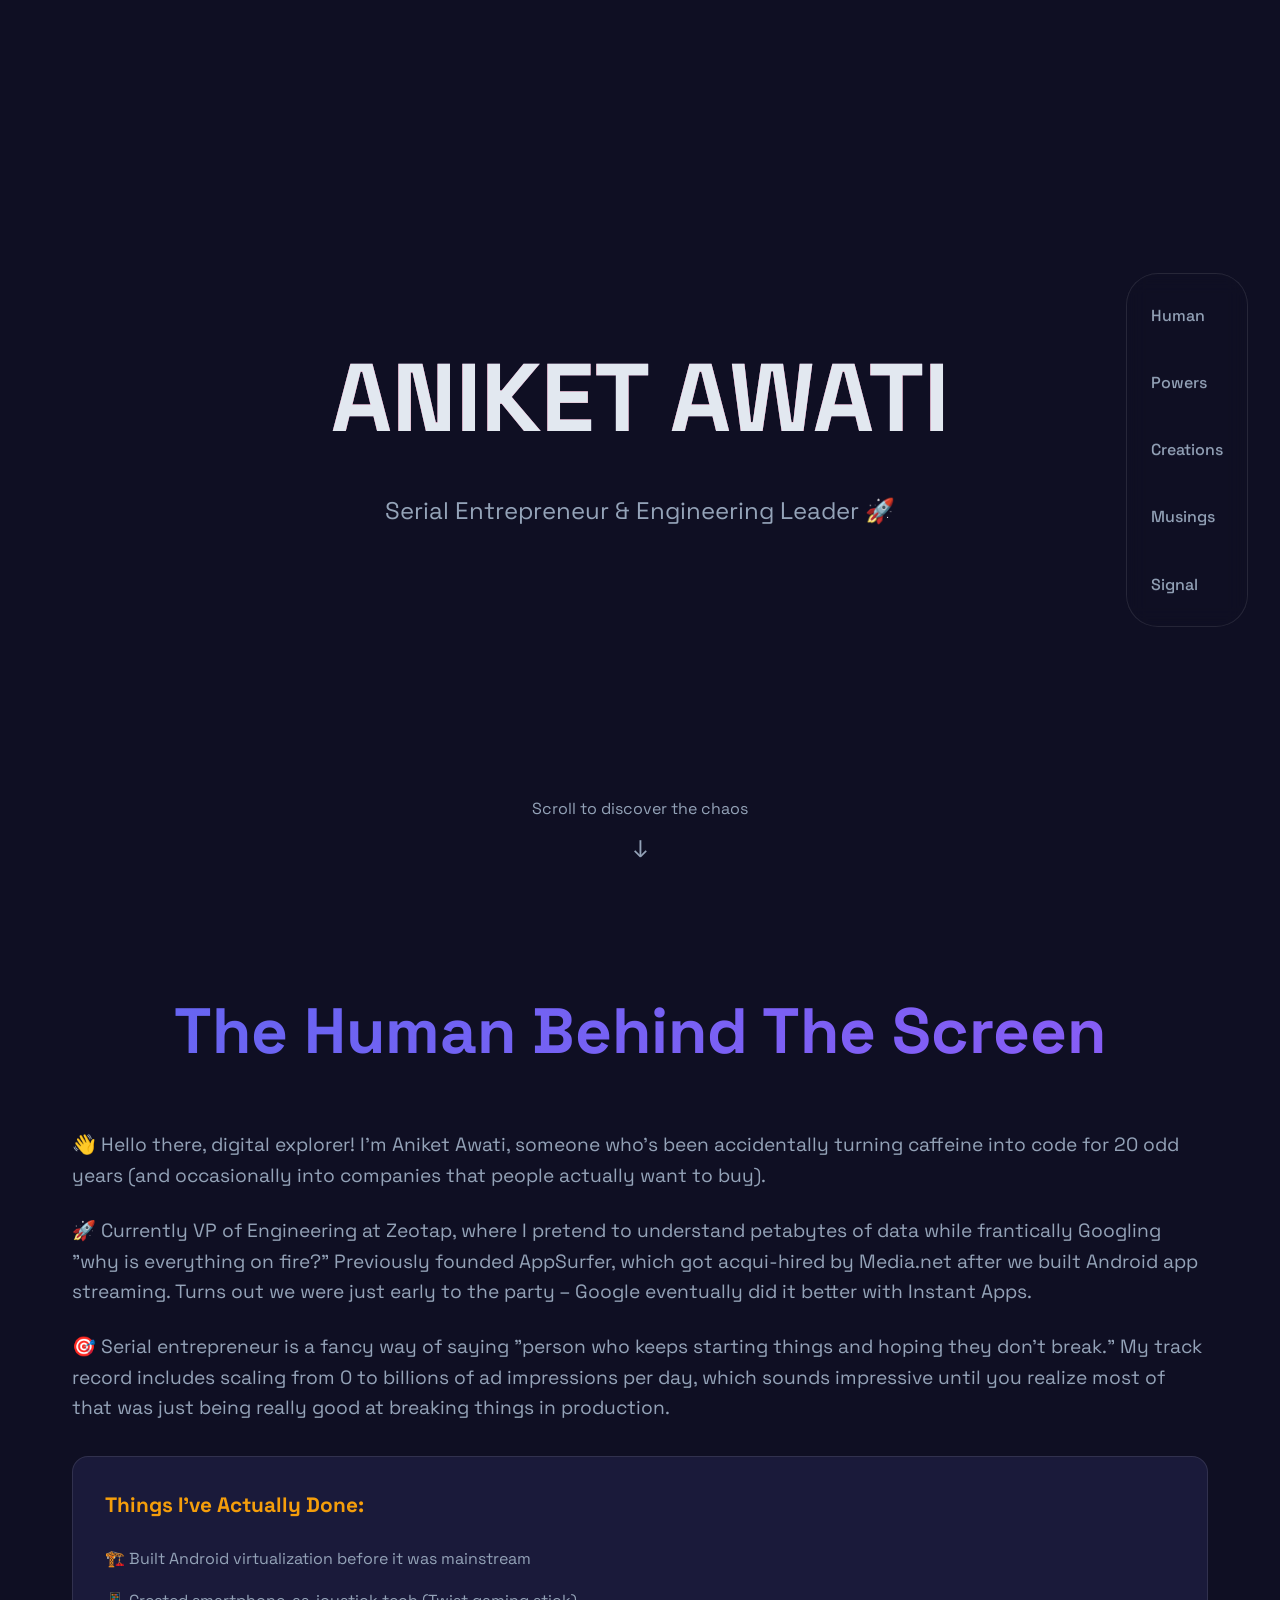
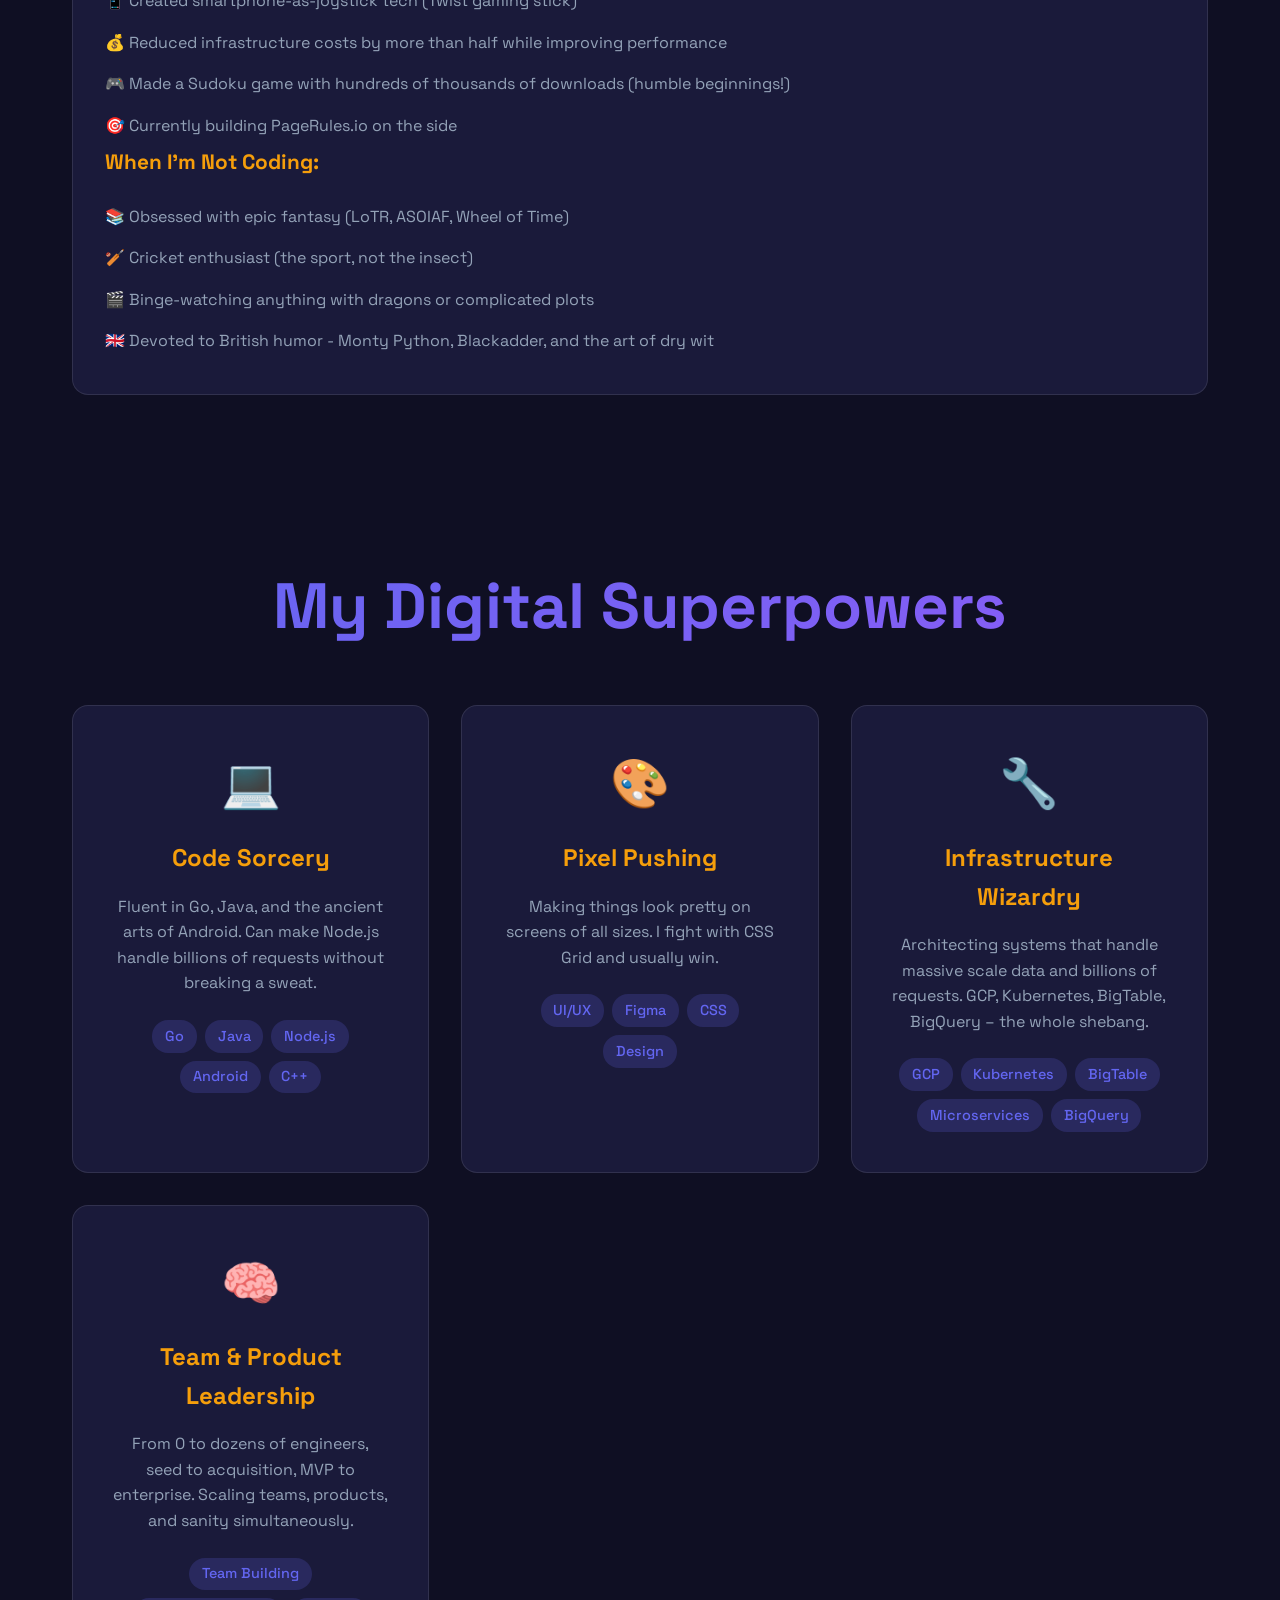
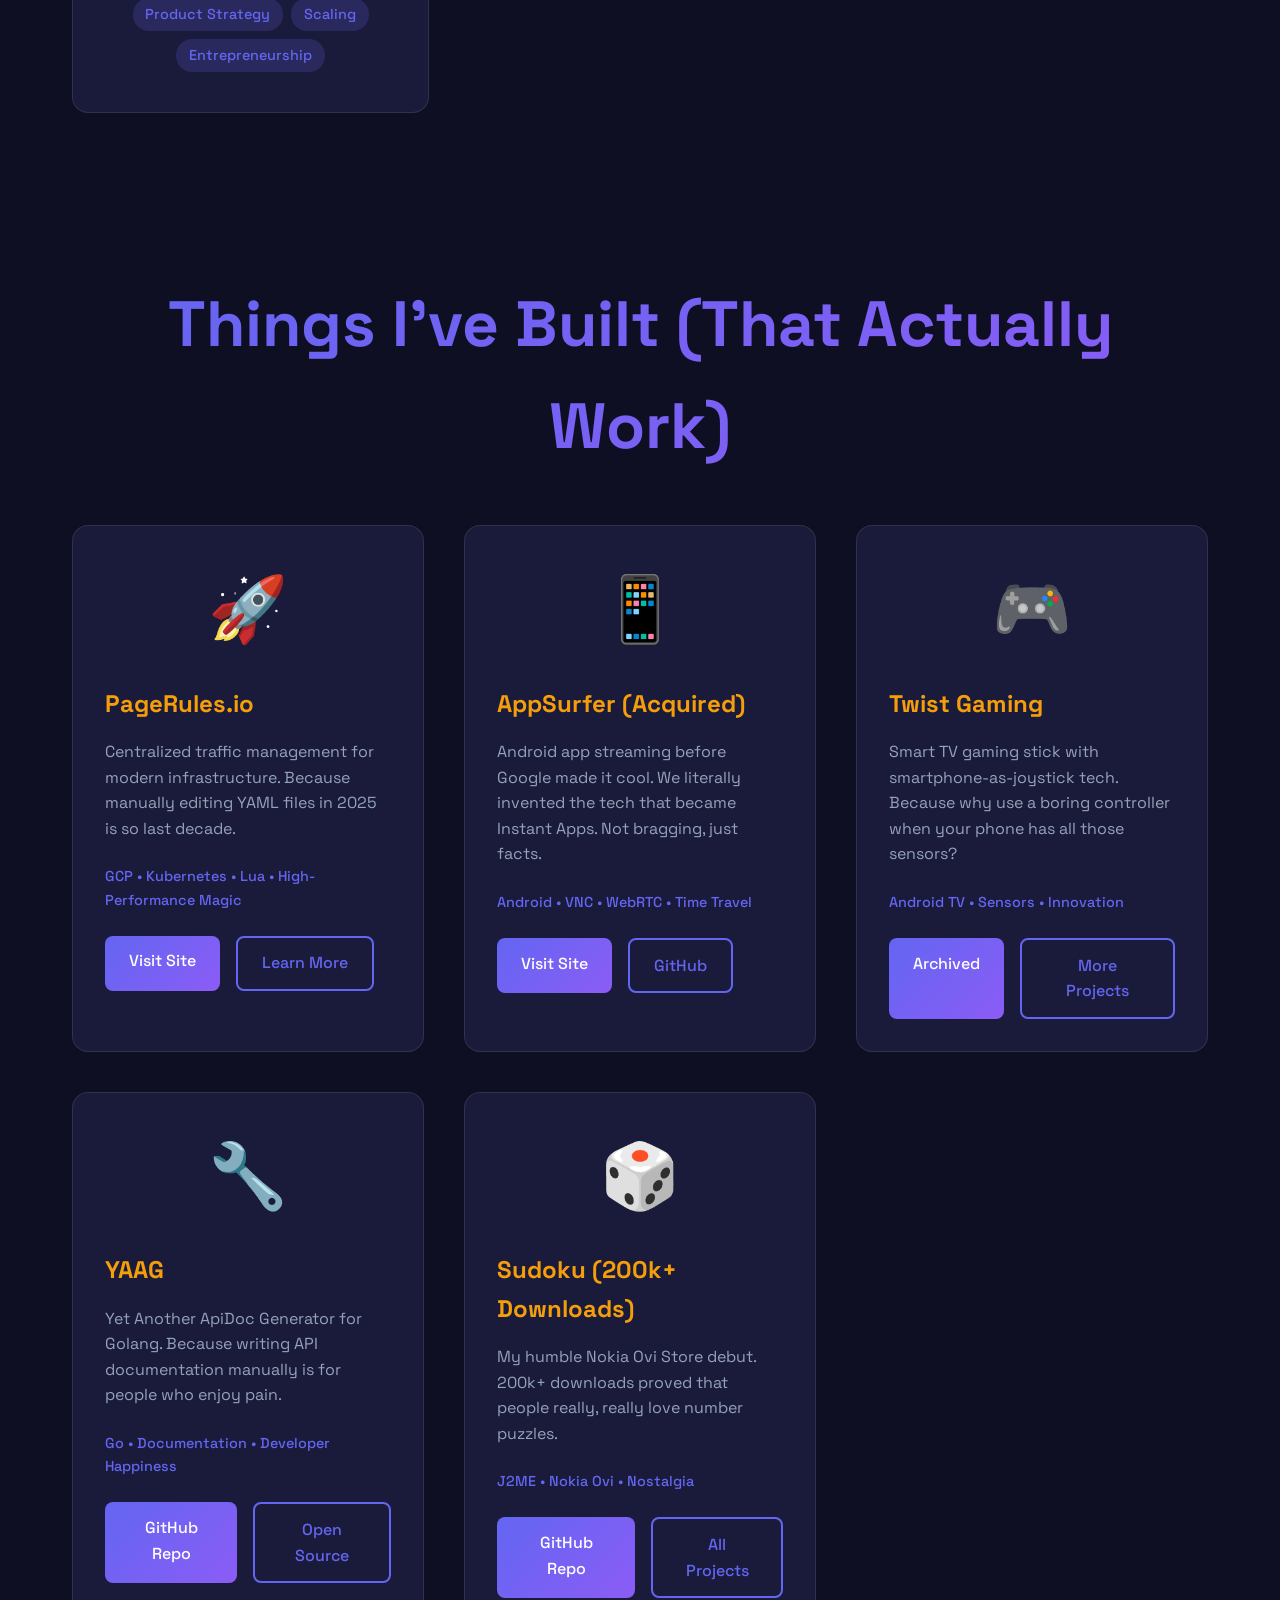
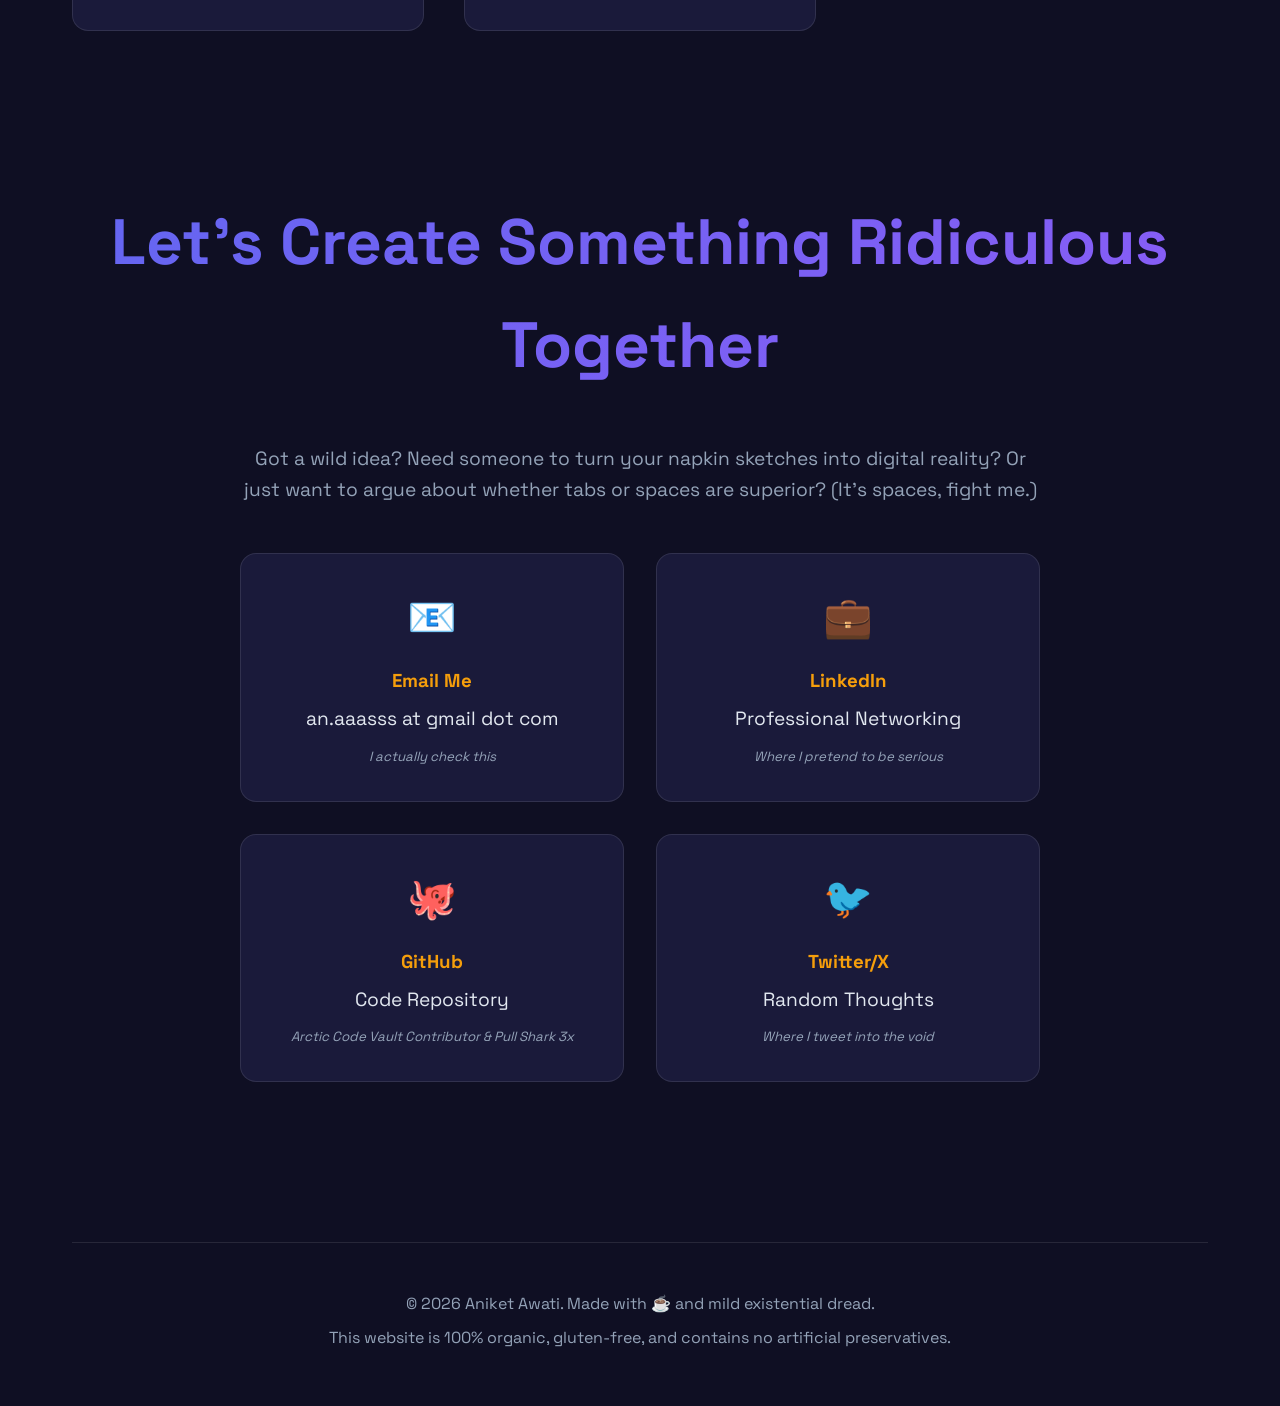
==== commit bd56f9e4: "Add YAAG and EasyTags posts; misc homepage fixes - New backdated posts: YAAG (23 Jan 2015) and EasyT" ====
--- a/index.html
+++ b/index.html
@@ -15,7 +15,7 @@
       <header class="hero">
         <div class="glitch" data-text="ANIKET AWATI">ANIKET AWATI</div>
         <p class="subtitle">
-          Serial Entrepreneur & Engineering Leader from Pune 🚀
+          Serial Entrepreneur & Engineering Leader 🚀
         </p>
         <div class="scroll-indicator">
           <span>Scroll to discover the chaos</span>
@@ -232,11 +232,11 @@
               Go • Documentation • Developer Happiness
             </div>
             <div class="project-links">
-              <a href="https://github.com/aniketawati/yaag" class="btn"
+              <a href="https://github.com/betacraft/yaag" class="btn"
                 >GitHub Repo</a
               >
               <a
-                href="https://github.com/aniketawati/yaag"
+                href="https://github.com/betacraft/yaag"
                 class="btn btn-outline"
                 >Open Source</a
               >
@@ -305,7 +305,7 @@
       </section>
 
       <footer class="footer">
-        <p>© 2025 Aniket Awati. Made with ☕ and mild existential dread.</p>
+        <p>© <span id="year">2026</span> Aniket Awati. Made with ☕ and mild existential dread.</p>
         <p>
           This website is 100% organic, gluten-free, and contains no artificial
           preservatives.
--- a/style.css
+++ b/style.css
@@ -718,6 +718,60 @@
     font-style: italic;
 }
 
+.article-body code {
+    font-family: "SFMono-Regular", Menlo, Consolas, "Liberation Mono", monospace;
+    font-size: 0.9em;
+    background: rgba(99, 102, 241, 0.15);
+    color: var(--text-light);
+    padding: 0.15rem 0.4rem;
+    border-radius: 0.3rem;
+}
+
+.article-body pre {
+    background: var(--bg-dark);
+    border: 1px solid rgba(255, 255, 255, 0.1);
+    border-radius: 0.75rem;
+    padding: 1.25rem 1.5rem;
+    overflow-x: auto;
+    margin: 0 0 1.5rem;
+}
+
+.article-body pre code {
+    background: none;
+    padding: 0;
+    color: var(--text-light);
+    font-size: 0.9rem;
+    line-height: 1.6;
+}
+
+/* Responsive 16:9 video embed */
+.video-embed {
+    position: relative;
+    width: 100%;
+    padding-top: 56.25%;
+    margin: 0 0 1rem;
+    border-radius: 0.75rem;
+    overflow: hidden;
+    background: var(--bg-dark);
+    border: 1px solid rgba(255, 255, 255, 0.1);
+}
+
+.video-embed iframe {
+    position: absolute;
+    top: 0;
+    left: 0;
+    width: 100%;
+    height: 100%;
+    border: 0;
+}
+
+.video-caption {
+    text-align: center;
+    color: var(--text-muted);
+    font-size: 0.9rem;
+    margin-bottom: 2rem;
+}
+
 .article-footer {
     margin-top: 3rem;
     padding-top: 2rem;
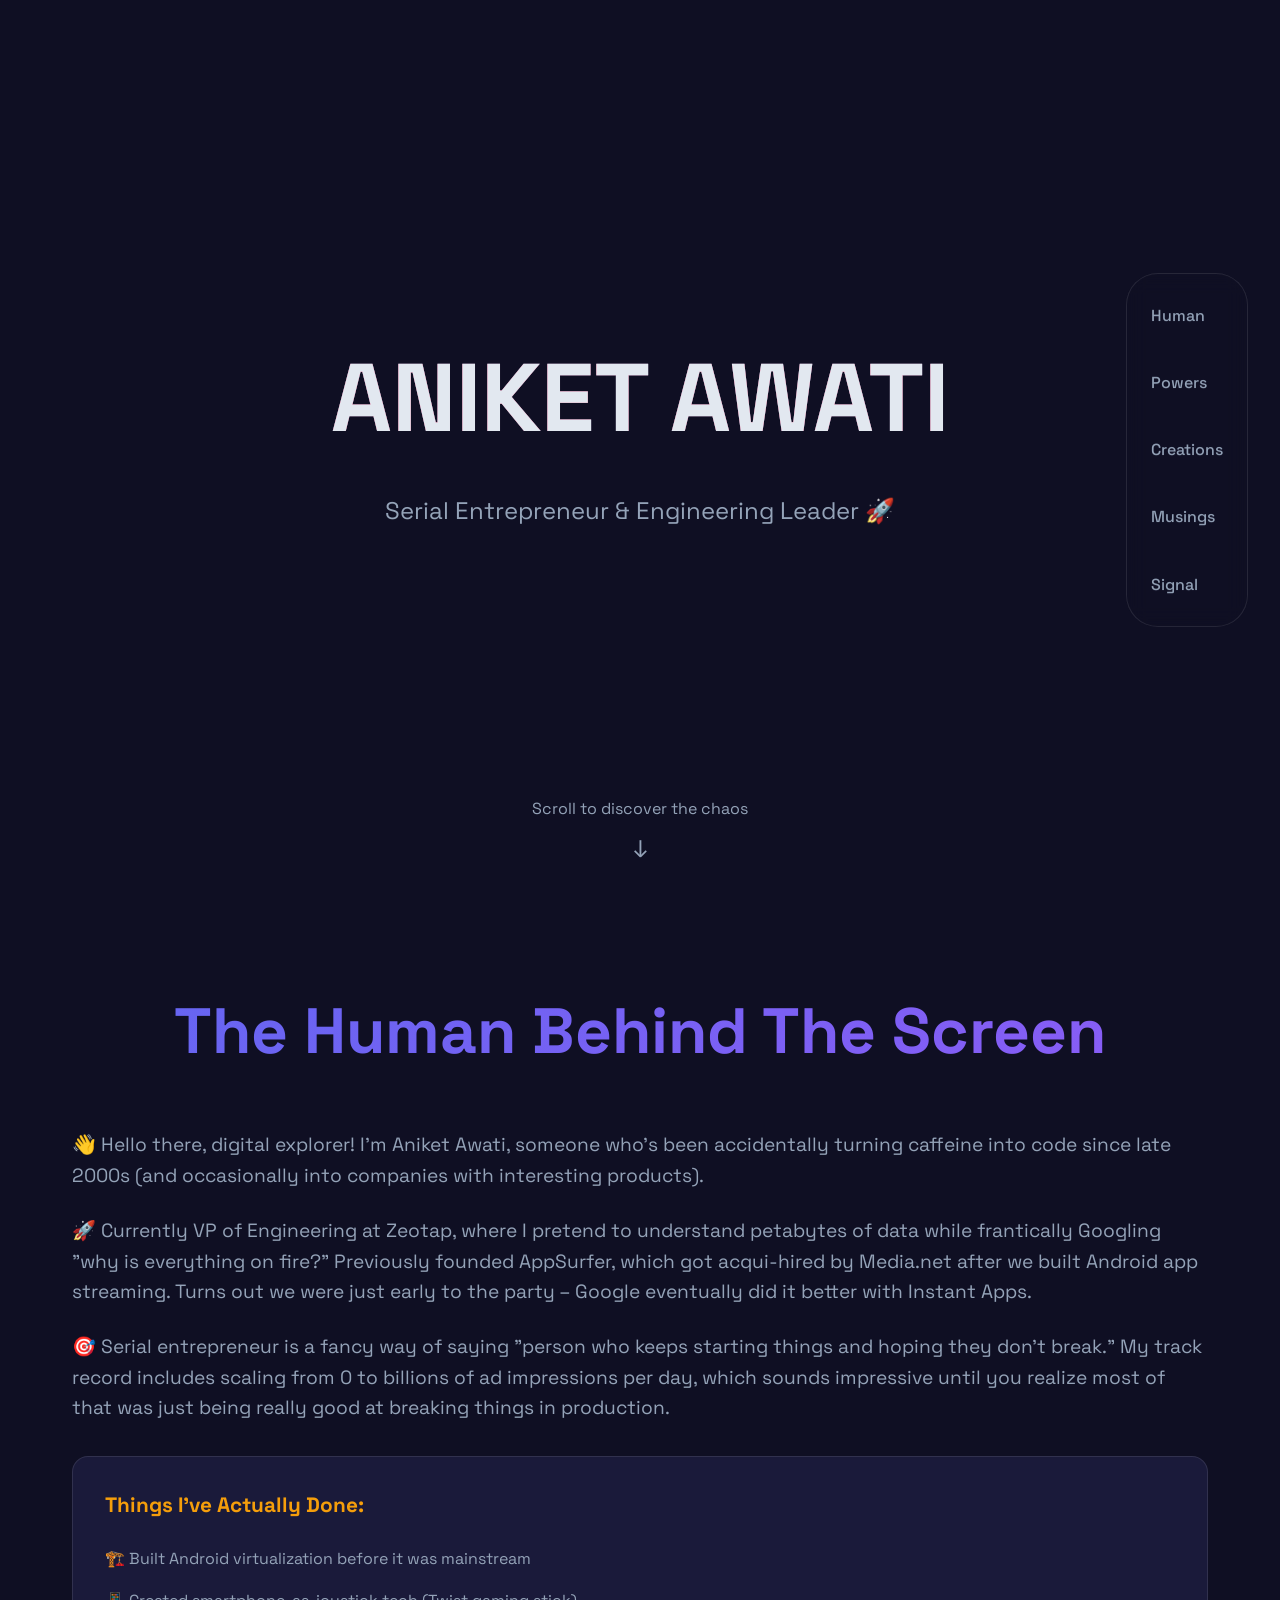
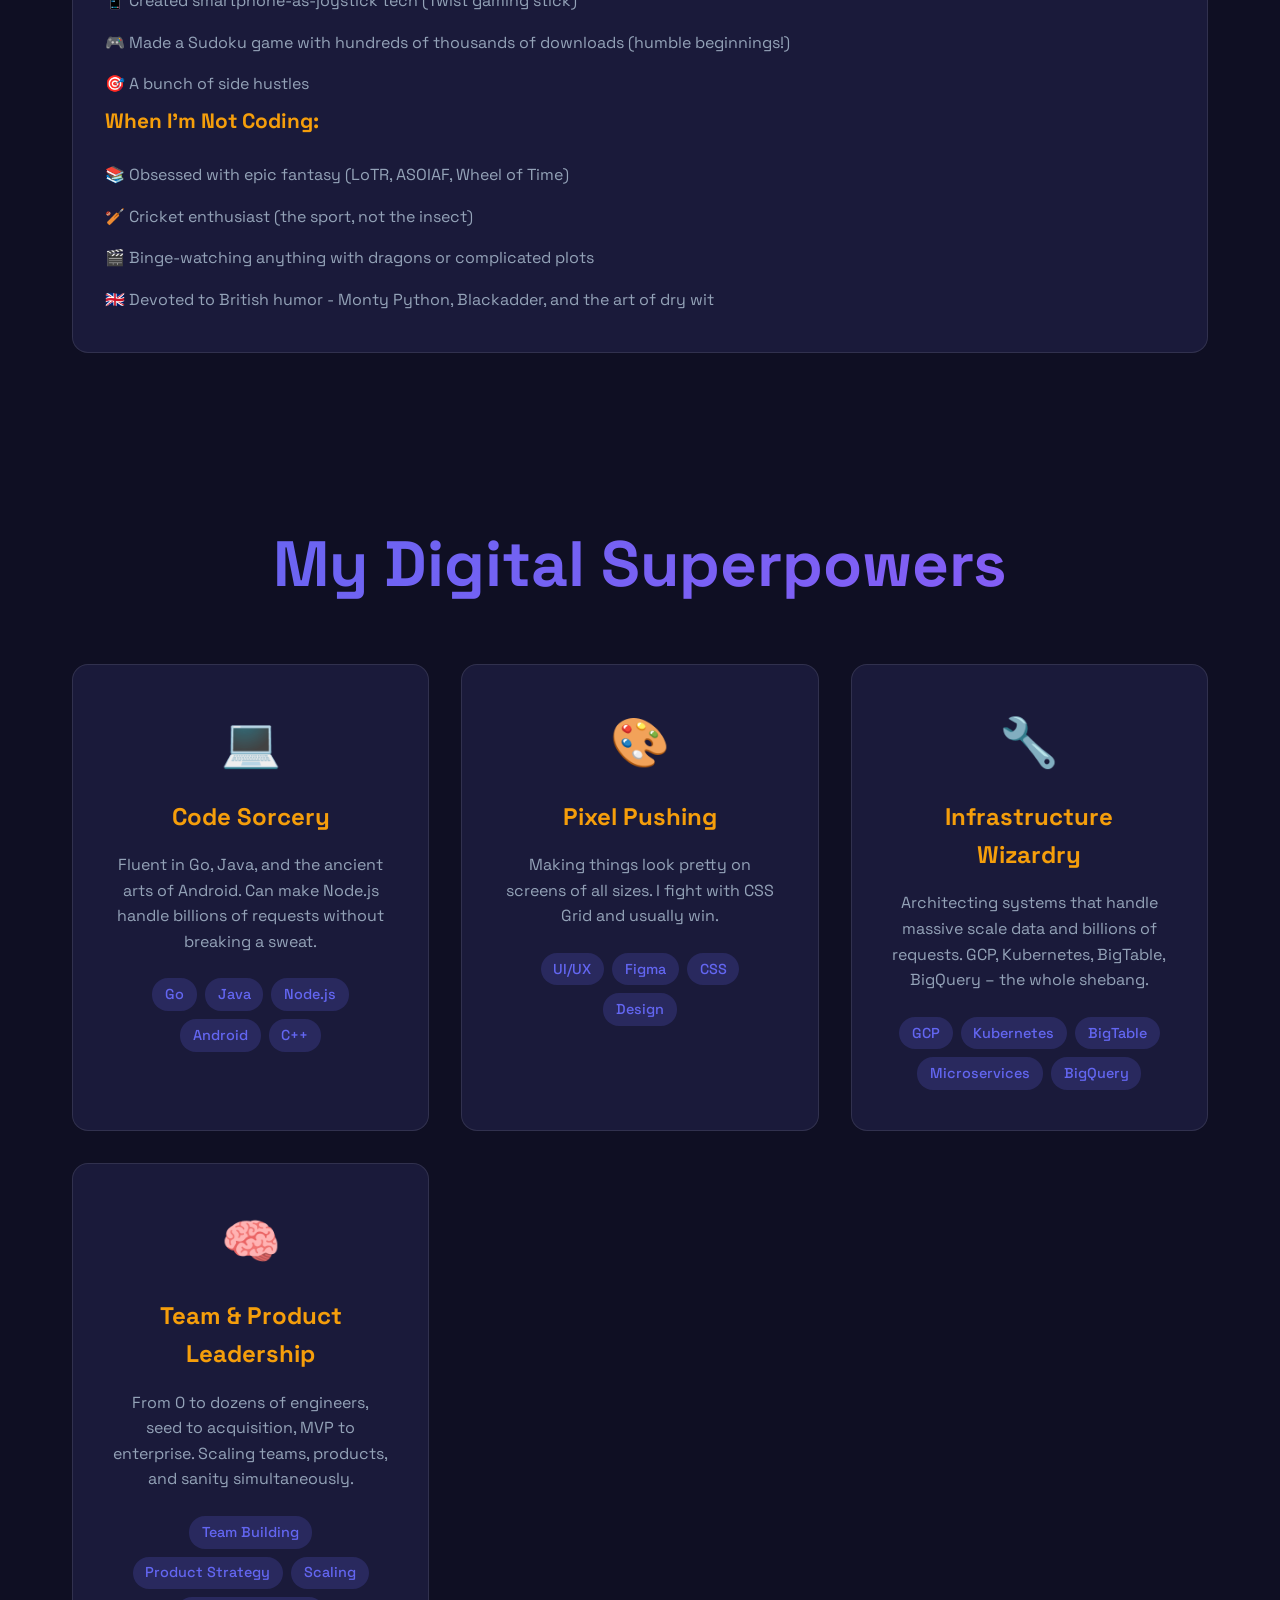
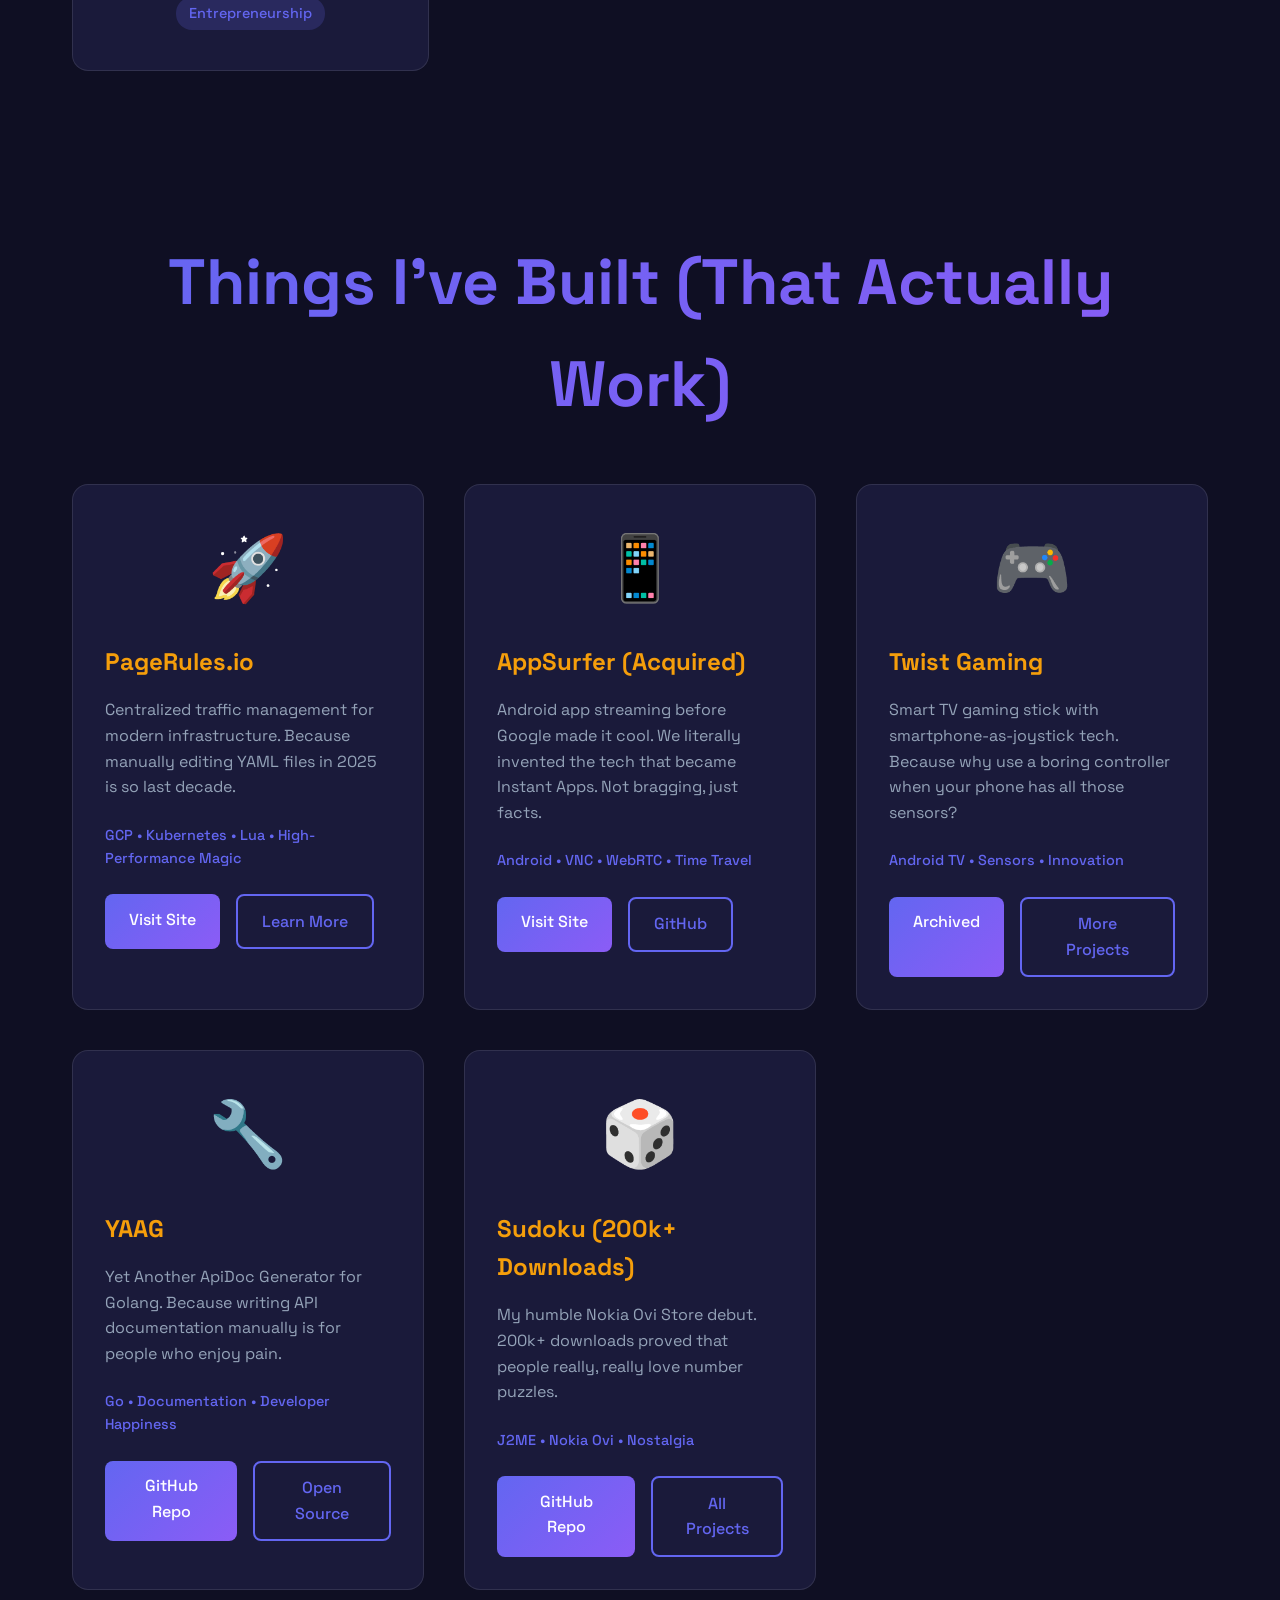
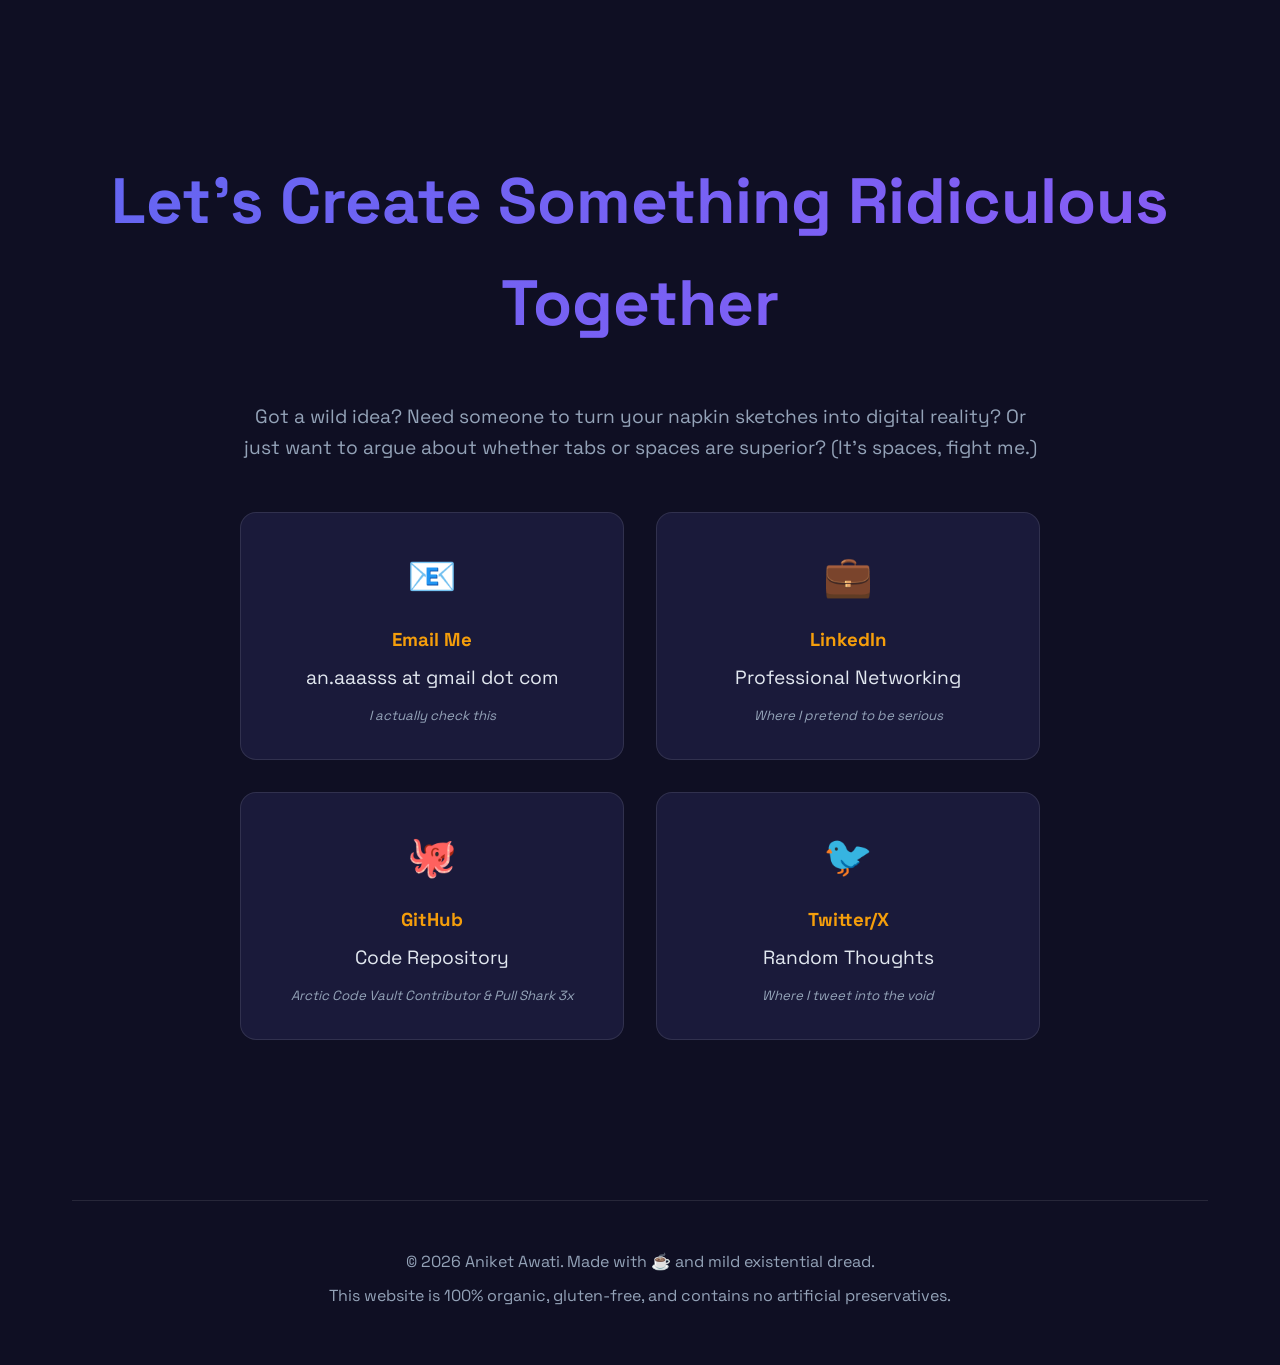
==== commit 5652aad1: "Tweak about copy and fix mobile nav visibility - Hero/about copy: 'since late 2000s', 'companies wit" ====
--- a/index.html
+++ b/index.html
@@ -39,8 +39,8 @@
           <div class="about-text">
             <p>
               👋 Hello there, digital explorer! I'm Aniket Awati, someone who's
-              been accidentally turning caffeine into code for 20 odd years (and
-              occasionally into companies that people actually want to buy).
+              been accidentally turning caffeine into code since late 2000s (and
+              occasionally into companies with interesting products).
             </p>
 
             <p>
@@ -70,14 +70,10 @@
                   📱 Created smartphone-as-joystick tech (Twist gaming stick)
                 </li>
                 <li>
-                  💰 Reduced infrastructure costs by more than half while
-                  improving performance
-                </li>
-                <li>
                   🎮 Made a Sudoku game with hundreds of thousands of downloads
                   (humble beginnings!)
                 </li>
-                <li>🎯 Currently building PageRules.io on the side</li>
+                <li>🎯 A bunch of side hustles</li>
               </ul>
 
               <h3>When I'm Not Coding:</h3>
--- a/style.css
+++ b/style.css
@@ -461,10 +461,39 @@
         padding: 0 1rem;
     }
     
+    /* Floating side nav becomes a fixed bottom bar on mobile */
     .floating-nav {
-        display: none;
-    }
-    
+        top: auto;
+        bottom: 0;
+        left: 0;
+        right: 0;
+        transform: none;
+        border-radius: 0;
+        border: none;
+        border-top: 1px solid rgba(255, 255, 255, 0.1);
+        padding: 0.4rem 0;
+    }
+
+    .floating-nav ul {
+        flex-direction: row;
+        justify-content: space-around;
+        gap: 0;
+    }
+
+    .floating-nav a {
+        padding: 0.5rem 0.4rem;
+        font-size: 0.8rem;
+    }
+
+    .floating-nav a:hover {
+        transform: none;
+    }
+
+    /* leave room so the bottom bar never covers the footer */
+    body {
+        padding-bottom: 3.5rem;
+    }
+
     .skills-grid {
         grid-template-columns: 1fr;
     }
@@ -499,6 +528,12 @@
     .project-card,
     .contact-card {
         padding: 1.5rem;
+    }
+
+    /* keep all 5 nav items on one row on the narrowest phones */
+    .floating-nav a {
+        padding: 0.5rem 0.25rem;
+        font-size: 0.7rem;
     }
 }
 
@@ -744,32 +779,23 @@
     line-height: 1.6;
 }
 
-/* Responsive 16:9 video embed */
-.video-embed {
-    position: relative;
-    width: 100%;
-    padding-top: 56.25%;
-    margin: 0 0 1rem;
-    border-radius: 0.75rem;
-    overflow: hidden;
-    background: var(--bg-dark);
-    border: 1px solid rgba(255, 255, 255, 0.1);
-}
-
-.video-embed iframe {
-    position: absolute;
-    top: 0;
-    left: 0;
-    width: 100%;
-    height: 100%;
-    border: 0;
-}
-
-.video-caption {
-    text-align: center;
-    color: var(--text-muted);
-    font-size: 0.9rem;
-    margin-bottom: 2rem;
+/* "Watch on YouTube" button inside articles */
+.article-body .watch-link {
+    display: inline-flex;
+    align-items: center;
+    gap: 0.5rem;
+    background: var(--gradient);
+    color: #fff;
+    padding: 0.8rem 1.4rem;
+    border-radius: 0.5rem;
+    font-weight: 600;
+    text-decoration: none;
+    transition: all 0.3s ease;
+}
+
+.article-body .watch-link:hover {
+    transform: translateY(-2px);
+    box-shadow: 0 10px 25px rgba(99, 102, 241, 0.3);
 }
 
 .article-footer {
